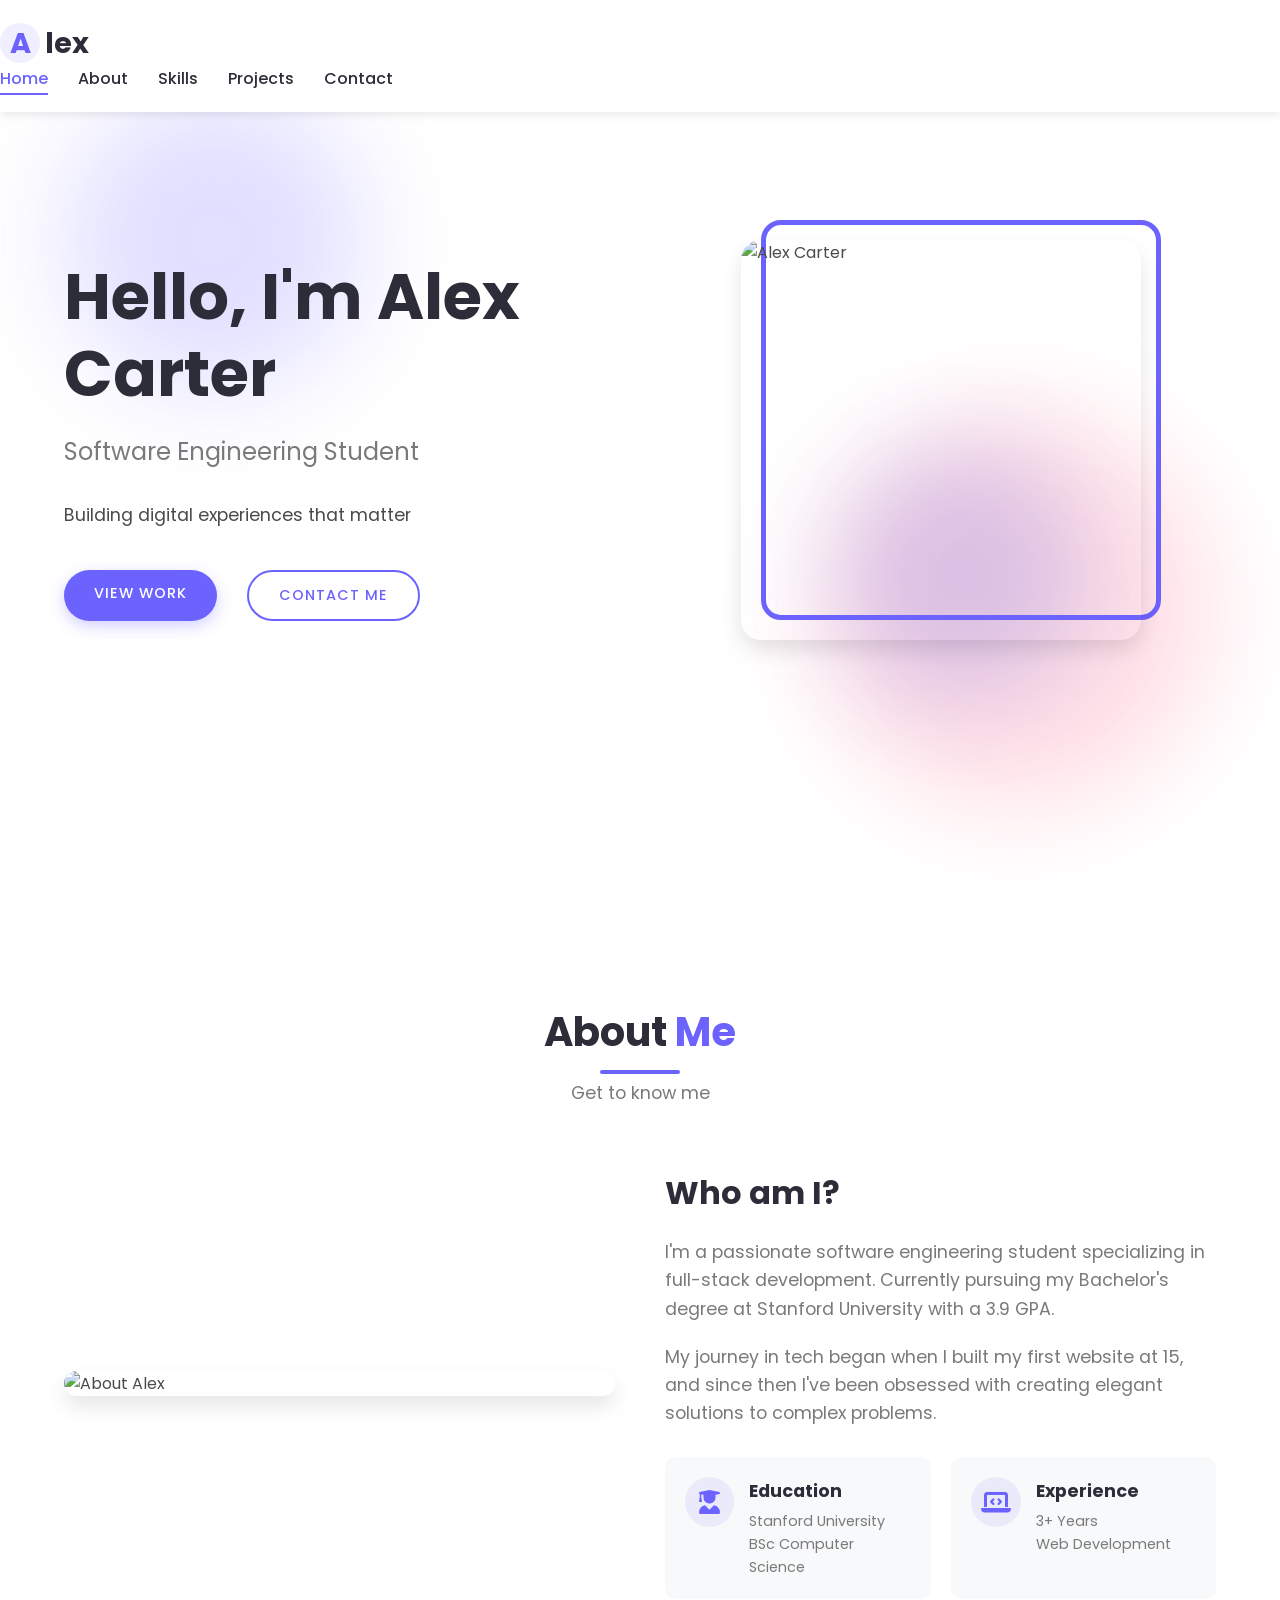
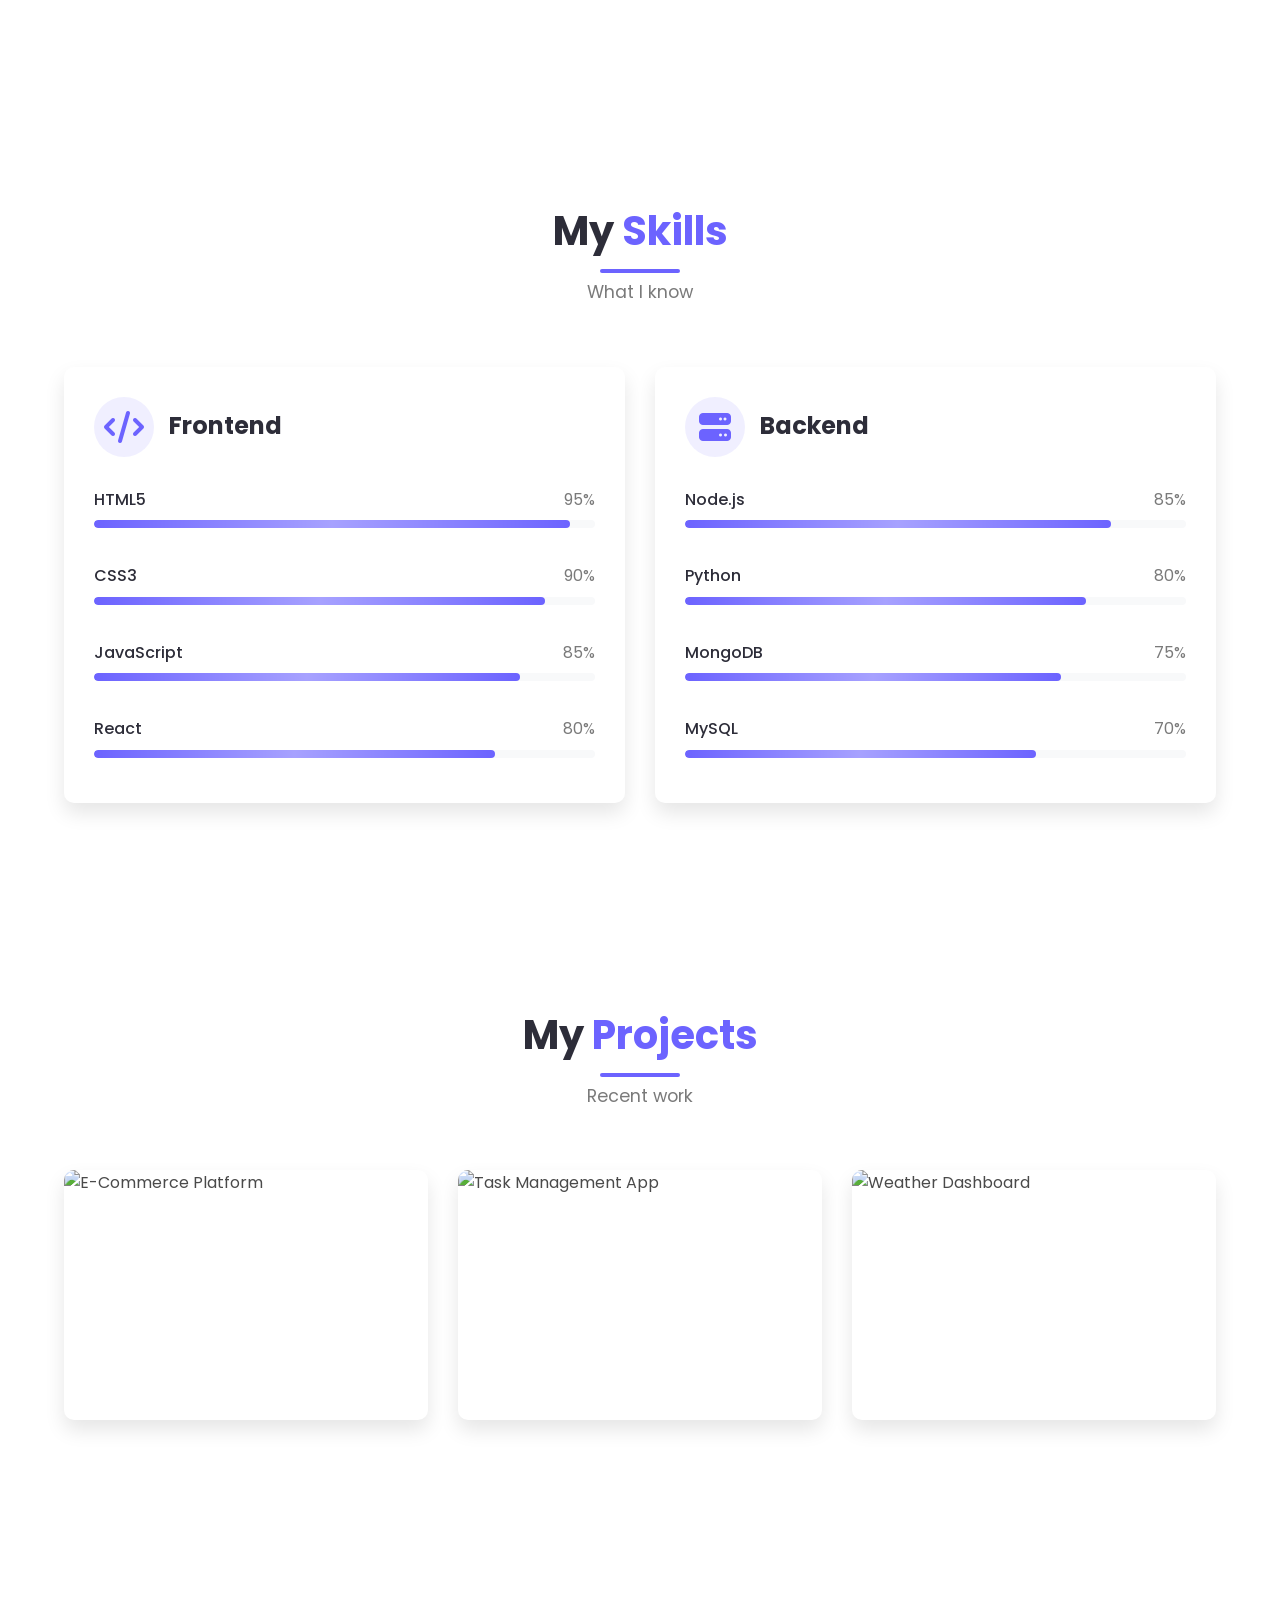
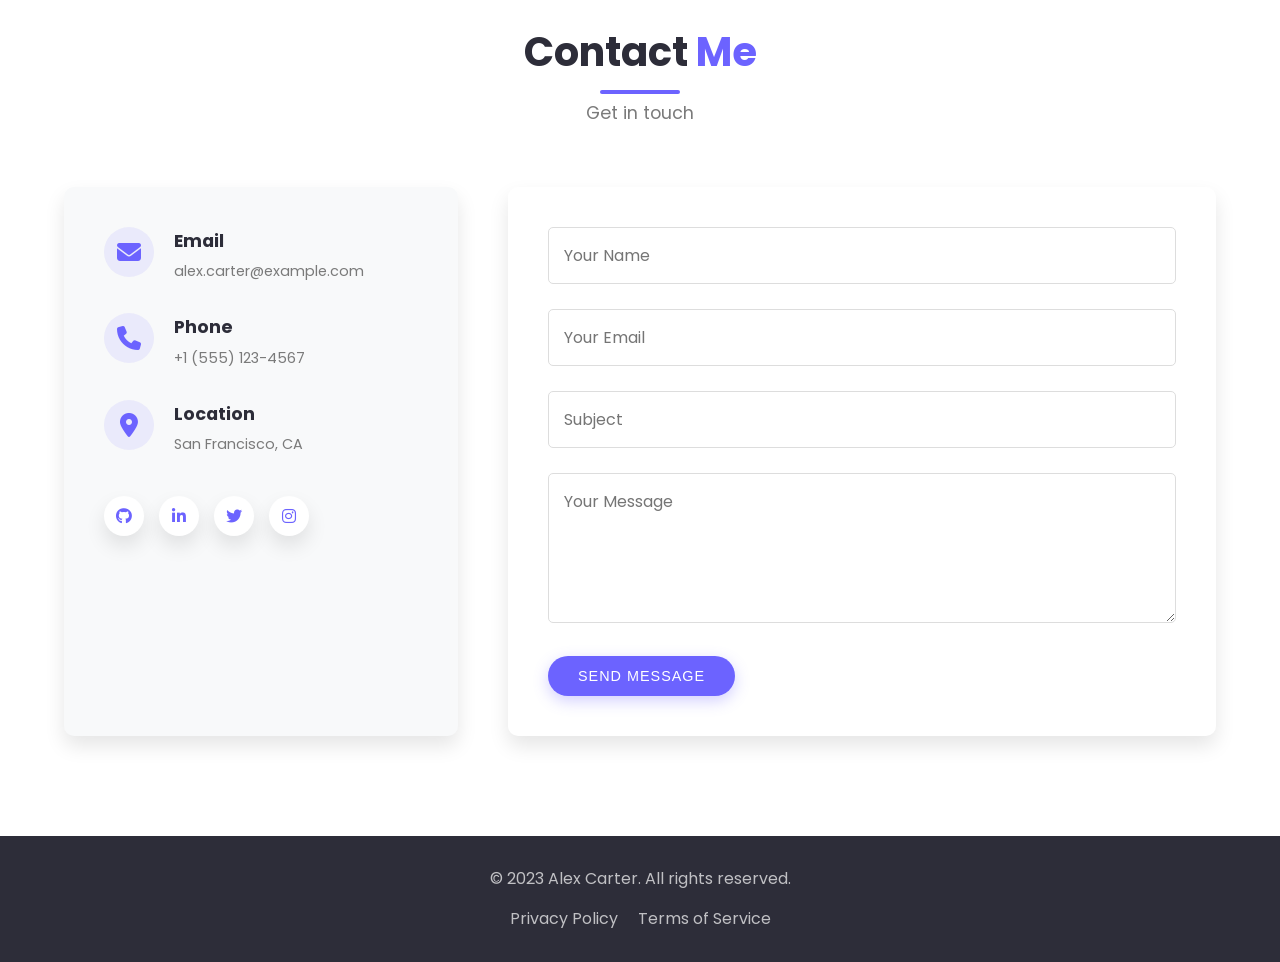
==== index.html @ 7c851e69 "Update index.html" ====
<!DOCTYPE html>
<html lang="en">
<head>
    <meta charset="UTF-8">
    <meta name="viewport" content="width=device-width, initial-scale=1.0">
    <title>Alex Carter | Software Engineer</title>
    <link rel="stylesheet" href="https://cdnjs.cloudflare.com/ajax/libs/font-awesome/6.4.0/css/all.min.css">
    <link href="https://fonts.googleapis.com/css2?family=Poppins:wght@300;400;500;600;700&display=swap" rel="stylesheet">
    <link rel="stylesheet" href="style.css">
</head>
<body>
    <!-- Animated Background Elements -->
    <div class="bg-elements">
        <div class="circle circle-1"></div>
        <div class="circle circle-2"></div>
        <div class="circle circle-3"></div>
    </div>

    <!-- Navigation Bar -->
    <header>
        <nav class="navbar">
            <div class="nav-container">
                <div class="logo">
                    <span>A</span>lex
                </div>
                <ul class="nav-links">
                    <li><a href="#home" class="nav-link active">Home</a></li>
                    <li><a href="#about" class="nav-link">About</a></li>
                    <li><a href="#skills" class="nav-link">Skills</a></li>
                    <li><a href="#projects" class="nav-link">Projects</a></li>
                    <li><a href="#contact" class="nav-link">Contact</a></li>
                </ul>
                <div class="hamburger">
                    <div class="line"></div>
                    <div class="line"></div>
                    <div class="line"></div>
                </div>
            </div>
        </nav>
    </header>

    <main>
        <!-- Hero Section -->
        <section id="home" class="hero section">
            <div class="container">
                <div class="hero-content">
                    <h1 class="hero-title">
                        <span class="title-word title-word-1">Hello,</span>
                        <span class="title-word title-word-2">I'm</span>
                        <span class="title-word title-word-3">Alex</span>
                        <span class="title-word title-word-4">Carter</span>
                    </h1>
                    <h2 class="hero-subtitle">Software Engineering Student</h2>
                    <p class="hero-text">Building digital experiences that matter</p>
                    <div class="hero-buttons">
                        <a href="#projects" class="btn btn-primary">View Work</a>
                        <a href="#contact" class="btn btn-secondary">Contact Me</a>
                    </div>
                </div>
                <div class="hero-image">
                    <div class="image-wrapper">
                        <img src="https://images.unsplash.com/photo-1507003211169-0a1dd7228f2d?ixlib=rb-4.0.3&ixid=M3wxMjA3fDB8MHxwaG90by1wYWdlfHx8fGVufDB8fHx8fA%3D%3D&auto=format&fit=crop&w=774&q=80" alt="Alex Carter" class="profile-img">
                        <div class="image-border"></div>
                    </div>
                </div>
            </div>
        </section>

        <!-- About Section -->
        <section id="about" class="about section">
            <div class="container">
                <div class="section-header">
                    <h2 class="section-title">About <span>Me</span></h2>
                    <div class="section-subtitle">Get to know me</div>
                </div>
                <div class="about-content">
                    <div class="about-image">
                        <div class="image-container">
                            <img src="https://images.unsplash.com/photo-1522075469751-3a6694fb2f61?ixlib=rb-4.0.3&ixid=M3wxMjA3fDB8MHxwaG90by1wYWdlfHx8fGVufDB8fHx8fA%3D%3D&auto=format&fit=crop&w=880&q=80" alt="About Alex">
                        </div>
                    </div>
                    <div class="about-text">
                        <h3 class="about-title">Who am I?</h3>
                        <p>I'm a passionate software engineering student specializing in full-stack development. Currently pursuing my Bachelor's degree at Stanford University with a 3.9 GPA.</p>
                        <p>My journey in tech began when I built my first website at 15, and since then I've been obsessed with creating elegant solutions to complex problems.</p>
                        <div class="about-details">
                            <div class="detail-item">
                                <i class="fas fa-user-graduate"></i>
                                <div>
                                    <h4>Education</h4>
                                    <p>Stanford University</p>
                                    <p>BSc Computer Science</p>
                                </div>
                            </div>
                            <div class="detail-item">
                                <i class="fas fa-laptop-code"></i>
                                <div>
                                    <h4>Experience</h4>
                                    <p>3+ Years</p>
                                    <p>Web Development</p>
                                </div>
                            </div>
                        </div>
                    </div>
                </div>
            </div>
        </section>

        <!-- Skills Section -->
        <section id="skills" class="skills section">
            <div class="container">
                <div class="section-header">
                    <h2 class="section-title">My <span>Skills</span></h2>
                    <div class="section-subtitle">What I know</div>
                </div>
                <div class="skills-container">
                    <div class="skill-category">
                        <div class="category-header">
                            <i class="fas fa-code"></i>
                            <h3>Frontend</h3>
                        </div>
                        <div class="skills-list">
                            <div class="skill-item">
                                <div class="skill-info">
                                    <span>HTML5</span>
                                    <span>95%</span>
                                </div>
                                <div class="skill-bar">
                                    <div class="skill-progress html"></div>
                                </div>
                            </div>
                            <div class="skill-item">
                                <div class="skill-info">
                                    <span>CSS3</span>
                                    <span>90%</span>
                                </div>
                                <div class="skill-bar">
                                    <div class="skill-progress css"></div>
                                </div>
                            </div>
                            <div class="skill-item">
                                <div class="skill-info">
                                    <span>JavaScript</span>
                                    <span>85%</span>
                                </div>
                                <div class="skill-bar">
                                    <div class="skill-progress js"></div>
                                </div>
                            </div>
                            <div class="skill-item">
                                <div class="skill-info">
                                    <span>React</span>
                                    <span>80%</span>
                                </div>
                                <div class="skill-bar">
                                    <div class="skill-progress react"></div>
                                </div>
                            </div>
                        </div>
                    </div>
                    
                    <div class="skill-category">
                        <div class="category-header">
                            <i class="fas fa-server"></i>
                            <h3>Backend</h3>
                        </div>
                        <div class="skills-list">
                            <div class="skill-item">
                                <div class="skill-info">
                                    <span>Node.js</span>
                                    <span>85%</span>
                                </div>
                                <div class="skill-bar">
                                    <div class="skill-progress node"></div>
                                </div>
                            </div>
                            <div class="skill-item">
                                <div class="skill-info">
                                    <span>Python</span>
                                    <span>80%</span>
                                </div>
                                <div class="skill-bar">
                                    <div class="skill-progress python"></div>
                                </div>
                            </div>
                            <div class="skill-item">
                                <div class="skill-info">
                                    <span>MongoDB</span>
                                    <span>75%</span>
                                </div>
                                <div class="skill-bar">
                                    <div class="skill-progress mongo"></div>
                                </div>
                            </div>
                            <div class="skill-item">
                                <div class="skill-info">
                                    <span>MySQL</span>
                                    <span>70%</span>
                                </div>
                                <div class="skill-bar">
                                    <div class="skill-progress mysql"></div>
                                </div>
                            </div>
                        </div>
                    </div>
                </div>
            </div>
        </section>

        <!-- Projects Section -->
        <section id="projects" class="projects section">
            <div class="container">
                <div class="section-header">
                    <h2 class="section-title">My <span>Projects</span></h2>
                    <div class="section-subtitle">Recent work</div>
                </div>
                <div class="projects-grid">
                    <div class="project-card">
                        <div class="project-image">
                            <img src="https://images.unsplash.com/photo-1551288049-bebda4e38f71?ixlib=rb-4.0.3&ixid=M3wxMjA3fDB8MHxwaG90by1wYWdlfHx8fGVufDB8fHx8fA%3D%3D&auto=format&fit=crop&w=870&q=80" alt="E-Commerce Platform">
                            <div class="project-overlay">
                                <h3>E-Commerce Platform</h3>
                                <p>Full-stack e-commerce solution with React & Node.js</p>
                                <div class="project-links">
                                    <a href="#"><i class="fas fa-link"></i></a>
                                    <a href="#"><i class="fab fa-github"></i></a>
                                </div>
                            </div>
                        </div>
                    </div>
                    <div class="project-card">
                        <div class="project-image">
                            <img src="https://images.unsplash.com/photo-1467232004584-a241de8bcf5d?ixlib=rb-4.0.3&ixid=M3wxMjA3fDB8MHxwaG90by1wYWdlfHx8fGVufDB8fHx8fA%3D%3D&auto=format&fit=crop&w=869&q=80" alt="Task Management App">
                            <div class="project-overlay">
                                <h3>Task Management App</h3>
                                <p>Productivity application with real-time updates</p>
                                <div class="project-links">
                                    <a href="#"><i class="fas fa-link"></i></a>
                                    <a href="#"><i class="fab fa-github"></i></a>
                                </div>
                            </div>
                        </div>
                    </div>
                    <div class="project-card">
                        <div class="project-image">
                            <img src="https://images.unsplash.com/photo-1534972195531-d756b9bfa9f2?ixlib=rb-4.0.3&ixid=M3wxMjA3fDB8MHxwaG90by1wYWdlfHx8fGVufDB8fHx8fA%3D%3D&auto=format&fit=crop&w=870&q=80" alt="Weather Dashboard">
                            <div class="project-overlay">
                                <h3>Weather Dashboard</h3>
                                <p>Real-time weather data visualization</p>
                                <div class="project-links">
                                    <a href="#"><i class="fas fa-link"></i></a>
                                    <a href="#"><i class="fab fa-github"></i></a>
                                </div>
                            </div>
                        </div>
                    </div>
                </div>
            </div>
        </section>

        <!-- Contact Section -->
        <section id="contact" class="contact section">
            <div class="container">
                <div class="section-header">
                    <h2 class="section-title">Contact <span>Me</span></h2>
                    <div class="section-subtitle">Get in touch</div>
                </div>
                <div class="contact-container">
                    <div class="contact-info">
                        <div class="info-item">
                            <i class="fas fa-envelope"></i>
                            <div>
                                <h4>Email</h4>
                                <p>alex.carter@example.com</p>
                            </div>
                        </div>
                        <div class="info-item">
                            <i class="fas fa-phone"></i>
                            <div>
                                <h4>Phone</h4>
                                <p>+1 (555) 123-4567</p>
                            </div>
                        </div>
                        <div class="info-item">
                            <i class="fas fa-map-marker-alt"></i>
                            <div>
                                <h4>Location</h4>
                                <p>San Francisco, CA</p>
                            </div>
                        </div>
                        <div class="social-links">
                            <a href="#"><i class="fab fa-github"></i></a>
                            <a href="#"><i class="fab fa-linkedin-in"></i></a>
                            <a href="#"><i class="fab fa-twitter"></i></a>
                            <a href="#"><i class="fab fa-instagram"></i></a>
                        </div>
                    </div>
                    <form class="contact-form">
                        <div class="form-group">
                            <input type="text" placeholder="Your Name" required>
                        </div>
                        <div class="form-group">
                            <input type="email" placeholder="Your Email" required>
                        </div>
                        <div class="form-group">
                            <input type="text" placeholder="Subject">
                        </div>
                        <div class="form-group">
                            <textarea placeholder="Your Message" required></textarea>
                        </div>
                        <button type="submit" class="btn btn-primary">Send Message</button>
                    </form>
                </div>
            </div>
        </section>
    </main>

    <footer class="footer">
        <div class="container">
            <div class="footer-content">
                <p>&copy; 2023 Alex Carter. All rights reserved.</p>
                <div class="footer-links">
                    <a href="#">Privacy Policy</a>
                    <a href="#">Terms of Service</a>
                </div>
            </div>
        </div>
    </footer>

    <script src="script.js"></script>
</body>
</html>
---- style.css ----
/* ===== Global Styles ===== */
:root {
    --primary-color: #6c63ff;
    --secondary-color: #4d44db;
    --accent-color: #ff6584;
    --dark-color: #2d2d39;
    --light-color: #f8f9fa;
    --text-color: #4a4a4a;
    --text-light: #7a7a7a;
    --white: #ffffff;
    --black: #000000;
    --transition: all 0.3s cubic-bezier(0.25, 0.8, 0.25, 1);
    --box-shadow: 0 10px 20px rgba(0, 0, 0, 0.1);
    --box-shadow-hover: 0 15px 30px rgba(0, 0, 0, 0.15);
}

* {
    margin: 0;
    padding: 0;
    box-sizing: border-box;
}

html {
    scroll-behavior: smooth;
}

body {
    font-family: 'Poppins', sans-serif;
    line-height: 1.6;
    color: var(--text-color);
    background-color: var(--white);
    overflow-x: hidden;
}

a {
    text-decoration: none;
    color: inherit;
    transition: var(--transition);
}

ul {
    list-style: none;
}

img {
    max-width: 100%;
    height: auto;
    display: block;
}

.container {
    width: 90%;
    max-width: 1200px;
    margin: 0 auto;
}

.section {
    padding: 100px 0;
    position: relative;
}

.section-header {
    text-align: center;
    margin-bottom: 60px;
}

.section-title {
    font-size: 2.5rem;
    font-weight: 700;
    color: var(--dark-color);
    margin-bottom: 15px;
    position: relative;
    display: inline-block;
}

.section-title span {
    color: var(--primary-color);
}

.section-title::after {
    content: '';
    position: absolute;
    bottom: -10px;
    left: 50%;
    transform: translateX(-50%);
    width: 80px;
    height: 4px;
    background: var(--primary-color);
    border-radius: 2px;
}

.section-subtitle {
    font-size: 1.1rem;
    color: var(--text-light);
    font-weight: 400;
}

.btn {
    display: inline-block;
    padding: 12px 30px;
    border-radius: 50px;
    font-weight: 500;
    text-transform: uppercase;
    letter-spacing: 1px;
    font-size: 0.9rem;
    transition: var(--transition);
    cursor: pointer;
    border: none;
    outline: none;
}

.btn-primary {
    background: var(--primary-color);
    color: var(--white);
    box-shadow: 0 5px 15px rgba(108, 99, 255, 0.3);
}

.btn-primary:hover {
    background: var(--secondary-color);
    transform: translateY(-3px);
    box-shadow: 0 8px 25px rgba(108, 99, 255, 0.4);
}

.btn-secondary {
    background: transparent;
    color: var(--primary-color);
    border: 2px solid var(--primary-color);
    margin-left: 15px;
}

.btn-secondary:hover {
    background: var(--primary-color);
    color: var(--white);
    transform: translateY(-3px);
    box-shadow: 0 8px 25px rgba(108, 99, 255, 0.4);
}

/* ===== Background Elements ===== */
.bg-elements {
    position: fixed;
    top: 0;
    left: 0;
    width: 100%;
    height: 100%;
    z-index: -1;
    overflow: hidden;
}

.circle {
    position: absolute;
    border-radius: 50%;
    filter: blur(50px);
    opacity: 0.2;
    animation: float 15s infinite ease-in-out;
}

.circle-1 {
    width: 300px;
    height: 300px;
    background: var(--primary-color);
    top: 10%;
    left: 5%;
    animation-delay: 0s;
}

.circle-2 {
    width: 400px;
    height: 400px;
    background: var(--accent-color);
    bottom: 10%;
    right: 5%;
    animation-delay: 3s;
}

.circle-3 {
    width: 250px;
    height: 250px;
    background: var(--secondary-color);
    top: 50%;
    right: 15%;
    animation-delay: 6s;
}

@keyframes float {
    0%, 100% {
        transform: translateY(0) rotate(0deg);
    }
    50% {
        transform: translateY(-50px) rotate(5deg);
    }
}

/* ===== Navigation Bar ===== */
.navbar {
    display: flex;
    justify-content: space-between;
    align-items: center;
    padding: 20px 0;
    position: fixed;
    top: 0;
    left: 0;
    width: 100%;
    z-index: 1000;
    transition: var(--transition);
    background: rgba(255, 255, 255, 0.95);
    box-shadow: 0 2px 10px rgba(0, 0, 0, 0.1);
}

.navbar.scrolled {
    padding: 15px 0;
    background: rgba(255, 255, 255, 0.98);
    box-shadow: 0 5px 20px rgba(0, 0, 0, 0.1);
}

.logo {
    font-size: 1.8rem;
    font-weight: 700;
    color: var(--dark-color);
    display: flex;
    align-items: center;
}

.logo span {
    color: var(--primary-color);
    display: inline-flex;
    align-items: center;
    justify-content: center;
    width: 40px;
    height: 40px;
    background: rgba(108, 99, 255, 0.1);
    border-radius: 50%;
    margin-right: 5px;
}

.nav-links {
    display: flex;
    gap: 30px;
}

.nav-link {
    font-weight: 500;
    color: var(--dark-color);
    position: relative;
    padding: 5px 0;
}

.nav-link::after {
    content: '';
    position: absolute;
    bottom: 0;
    left: 0;
    width: 0;
    height: 2px;
    background: var(--primary-color);
    transition: var(--transition);
}

.nav-link:hover::after,
.nav-link.active::after {
    width: 100%;
}

.nav-link.active {
    color: var(--primary-color);
}

.hamburger {
    display: none;
    cursor: pointer;
    flex-direction: column;
    justify-content: space-between;
    width: 30px;
    height: 20px;
}

.hamburger .line {
    width: 100%;
    height: 3px;
    background: var(--dark-color);
    transition: var(--transition);
}

/* ===== Hero Section ===== */
.hero {
    min-height: 100vh;
    display: flex;
    align-items: center;
    padding-top: 80px;
    position: relative;
    overflow: hidden;
}

.hero .container {
    display: flex;
    align-items: center;
}

.hero-content {
    flex: 1;
    padding-right: 50px;
    animation: fadeInLeft 1s ease-out;
}

.hero-title {
    font-size: 4rem;
    font-weight: 700;
    line-height: 1.2;
    margin-bottom: 20px;
    color: var(--dark-color);
    overflow: hidden;
}

.title-word {
    display: inline-block;
    opacity: 0;
    transform: translateY(100%);
    animation: slideUp 0.8s forwards;
}

.title-word-1 { animation-delay: 0.1s; }
.title-word-2 { animation-delay: 0.3s; }
.title-word-3 { animation-delay: 0.5s; }
.title-word-4 { animation-delay: 0.7s; }

.hero-subtitle {
    font-size: 1.5rem;
    font-weight: 400;
    color: var(--text-light);
    margin-bottom: 30px;
    opacity: 0;
    transform: translateX(-50px);
    animation: fadeInRight 1s 0.8s forwards;
}

.hero-text {
    font-size: 1.1rem;
    margin-bottom: 40px;
    max-width: 600px;
    opacity: 0;
    transform: translateX(-50px);
    animation: fadeInRight 1s 1s forwards;
}

.hero-buttons {
    display: flex;
    gap: 15px;
    opacity: 0;
    transform: translateY(50px);
    animation: fadeInUp 1s 1.2s forwards;
}

.hero-image {
    flex: 1;
    display: flex;
    justify-content: center;
    align-items: center;
    position: relative;
    animation: fadeInRight 1s ease-out;
}

.image-wrapper {
    position: relative;
    width: 400px;
    height: 400px;
}

.profile-img {
    width: 100%;
    height: 100%;
    object-fit: cover;
    border-radius: 20px;
    position: relative;
    z-index: 2;
    box-shadow: var(--box-shadow);
}

.image-border {
    position: absolute;
    top: -20px;
    right: -20px;
    width: 100%;
    height: 100%;
    border: 5px solid var(--primary-color);
    border-radius: 20px;
    z-index: 1;
    animation: pulse 4s infinite;
}

@keyframes pulse {
    0%, 100% {
        transform: scale(1);
        opacity: 1;
    }
    50% {
        transform: scale(1.05);
        opacity: 0.7;
    }
}

/* ===== About Section ===== */
.about-content {
    display: flex;
    gap: 50px;
    align-items: center;
}

.about-image {
    flex: 1;
}

.image-container {
    position: relative;
    border-radius: 20px;
    overflow: hidden;
    box-shadow: var(--box-shadow);
    transition: var(--transition);
}

.image-container:hover {
    transform: translateY(-10px);
    box-shadow: var(--box-shadow-hover);
}

.about-text {
    flex: 1;
}

.about-title {
    font-size: 2rem;
    margin-bottom: 20px;
    color: var(--dark-color);
}

.about-text p {
    margin-bottom: 20px;
    color: var(--text-light);
    font-size: 1.1rem;
}

.about-details {
    display: grid;
    grid-template-columns: repeat(auto-fit, minmax(200px, 1fr));
    gap: 20px;
    margin-top: 30px;
}

.detail-item {
    display: flex;
    align-items: flex-start;
    gap: 15px;
    background: var(--light-color);
    padding: 20px;
    border-radius: 10px;
    transition: var(--transition);
}

.detail-item:hover {
    transform: translateY(-5px);
    box-shadow: var(--box-shadow);
}

.detail-item i {
    font-size: 1.5rem;
    color: var(--primary-color);
    background: rgba(108, 99, 255, 0.1);
    width: 50px;
    height: 50px;
    border-radius: 50%;
    display: flex;
    align-items: center;
    justify-content: center;
}

.detail-item h4 {
    font-size: 1.1rem;
    margin-bottom: 5px;
    color: var(--dark-color);
}

.detail-item p {
    font-size: 0.9rem;
    color: var(--text-light);
    margin: 0;
}

/* ===== Skills Section ===== */
.skills-container {
    display: grid;
    grid-template-columns: repeat(auto-fit, minmax(350px, 1fr));
    gap: 30px;
}

.skill-category {
    background: var(--white);
    border-radius: 10px;
    padding: 30px;
    box-shadow: var(--box-shadow);
    transition: var(--transition);
}

.skill-category:hover {
    transform: translateY(-10px);
    box-shadow: var(--box-shadow-hover);
}

.category-header {
    display: flex;
    align-items: center;
    gap: 15px;
    margin-bottom: 30px;
}

.category-header i {
    font-size: 2rem;
    color: var(--primary-color);
    background: rgba(108, 99, 255, 0.1);
    width: 60px;
    height: 60px;
    border-radius: 50%;
    display: flex;
    align-items: center;
    justify-content: center;
}

.category-header h3 {
    font-size: 1.5rem;
    color: var(--dark-color);
}

.skills-list {
    display: grid;
    gap: 20px;
}

.skill-item {
    margin-bottom: 15px;
}

.skill-info {
    display: flex;
    justify-content: space-between;
    margin-bottom: 8px;
}

.skill-info span:first-child {
    font-weight: 500;
    color: var(--dark-color);
}

.skill-info span:last-child {
    color: var(--text-light);
}

.skill-bar {
    width: 100%;
    height: 8px;
    background: var(--light-color);
    border-radius: 10px;
    overflow: hidden;
}

.skill-progress {
    height: 100%;
    border-radius: 10px;
    background: var(--primary-color);
    position: relative;
    animation: progressBar 2s ease-in-out forwards;
}

.skill-progress::after {
    content: '';
    position: absolute;
    top: 0;
    left: 0;
    width: 100%;
    height: 100%;
    background: linear-gradient(90deg, transparent, rgba(255, 255, 255, 0.4), transparent);
    animation: shine 3s infinite;
}

.html { width: 95%; }
.css { width: 90%; }
.js { width: 85%; }
.react { width: 80%; }
.node { width: 85%; }
.python { width: 80%; }
.mongo { width: 75%; }
.mysql { width: 70%; }

@keyframes progressBar {
    from { width: 0; }
}

@keyframes shine {
    0% { transform: translateX(-100%); }
    100% { transform: translateX(100%); }
}

/* ===== Projects Section ===== */
.projects-grid {
    display: grid;
    grid-template-columns: repeat(auto-fill, minmax(350px, 1fr));
    gap: 30px;
}

.project-card {
    border-radius: 10px;
    overflow: hidden;
    box-shadow: var(--box-shadow);
    transition: var(--transition);
    position: relative;
}

.project-card:hover {
    transform: translateY(-10px);
    box-shadow: var(--box-shadow-hover);
}

.project-image {
    position: relative;
    height: 250px;
    overflow: hidden;
}

.project-image img {
    width: 100%;
    height: 100%;
    object-fit: cover;
    transition: var(--transition);
}

.project-card:hover .project-image img {
    transform: scale(1.1);
}

.project-overlay {
    position: absolute;
    top: 0;
    left: 0;
    width: 100%;
    height: 100%;
    background: rgba(108, 99, 255, 0.9);
    display: flex;
    flex-direction: column;
    justify-content: center;
    align-items: center;
    padding: 20px;
    text-align: center;
    opacity: 0;
    transition: var(--transition);
}

.project-card:hover .project-overlay {
    opacity: 1;
}

.project-overlay h3 {
    color: var(--white);
    font-size: 1.5rem;
    margin-bottom: 10px;
}

.project-overlay p {
    color: rgba(255, 255, 255, 0.8);
    margin-bottom: 20px;
}

.project-links {
    display: flex;
    gap: 15px;
}

.project-links a {
    width: 40px;
    height: 40px;
    background: var(--white);
    color: var(--primary-color);
    border-radius: 50%;
    display: flex;
    align-items: center;
    justify-content: center;
    transition: var(--transition);
}

.project-links a:hover {
    background: var(--accent-color);
    color: var(--white);
    transform: translateY(-5px);
}

/* ===== Contact Section ===== */
.contact-container {
    display: flex;
    gap: 50px;
}

.contact-info {
    flex: 1;
    background: var(--light-color);
    padding: 40px;
    border-radius: 10px;
    box-shadow: var(--box-shadow);
}

.info-item {
    display: flex;
    align-items: flex-start;
    gap: 20px;
    margin-bottom: 30px;
}

.info-item i {
    font-size: 1.5rem;
    color: var(--primary-color);
    background: rgba(108, 99, 255, 0.1);
    width: 50px;
    height: 50px;
    border-radius: 50%;
    display: flex;
    align-items: center;
    justify-content: center;
}

.info-item h4 {
    font-size: 1.1rem;
    margin-bottom: 5px;
    color: var(--dark-color);
}

.info-item p {
    font-size: 0.9rem;
    color: var(--text-light);
    margin: 0;
}

.social-links {
    display: flex;
    gap: 15px;
    margin-top: 40px;
}

.social-links a {
    width: 40px;
    height: 40px;
    background: var(--white);
    color: var(--primary-color);
    border-radius: 50%;
    display: flex;
    align-items: center;
    justify-content: center;
    box-shadow: var(--box-shadow);
    transition: var(--transition);
}

.social-links a:hover {
    background: var(--primary-color);
    color: var(--white);
    transform: translateY(-5px);
}

.contact-form {
    flex: 2;
    background: var(--white);
    padding: 40px;
    border-radius: 10px;
    box-shadow: var(--box-shadow);
}

.form-group {
    margin-bottom: 25px;
}

.form-group input,
.form-group textarea {
    width: 100%;
    padding: 15px;
    border: 1px solid #ddd;
    border-radius: 5px;
    font-family: inherit;
    font-size: 1rem;
    transition: var(--transition);
}

.form-group input:focus,
.form-group textarea:focus {
    outline: none;
    border-color: var(--primary-color);
    box-shadow: 0 0 0 3px rgba(108, 99, 255, 0.2);
}

.form-group textarea {
    resize: vertical;
    min-height: 150px;
}

/* ===== Footer ===== */
.footer {
    background: var(--dark-color);
    color: var(--white);
    padding: 30px 0;
    text-align: center;
}

.footer-content {
    display: flex;
    flex-direction: column;
    gap: 15px;
}

.footer p {
    margin: 0;
    color: rgba(255, 255, 255, 0.7);
}

.footer-links {
    display: flex;
    justify-content: center;
    gap: 20px;
}

.footer-links a {
    color: rgba(255, 255, 255, 0.7);
    transition: var(--transition);
}

.footer-links a:hover {
    color: var(--primary-color);
}

/* ===== Animations ===== */
@keyframes fadeInLeft {
    from {
        opacity: 0;
        transform: translateX(-50px);
    }
    to {
        opacity: 1;
        transform: translateX(0);
    }
}

@keyframes fadeInRight {
    from {
        opacity: 0;
        transform: translateX(50px);
    }
    to {
        opacity: 1;
        transform: translateX(0);
    }
}

@keyframes fadeInUp {
    from {
        opacity: 0;
        transform: translateY(50px);
    }
    to {
        opacity: 1;
        transform: translateY(0);
    }
}

@keyframes slideUp {
    from {
        opacity: 0;
        transform: translateY(100%);
    }
    to {
        opacity: 1;
        transform: translateY(0);
    }
}

/* ===== Responsive Design ===== */
@media (max-width: 992px) {
    .hero .container {
        flex-direction: column;
        text-align: center;
        padding-top: 120px;
        padding-bottom: 80px;
    }

    .hero-content {
        padding-right: 0;
        margin-bottom: 50px;
    }

    .hero-buttons {
        justify-content: center;
    }

    .hero-image {
        margin-top: 30px;
    }

    .about-content {
        flex-direction: column;
    }

    .contact-container {
        flex-direction: column;
    }
}

@media (max-width: 768px) {
    .navbar {
        padding: 15px 0;
    }

    .nav-links {
        position: fixed;
        top: 80px;
        left: -100%;
        width: 100%;
        height: calc(100vh - 80px);
        background: var(--white);
        flex-direction: column;
        align-items: center;
        justify-content: center;
        gap: 40px;
        transition: var(--transition);
    }

    .nav-links.active {
        left: 0;
    }

    .hamburger {
        display: flex;
    }

    .hamburger.active .line:nth-child(1) {
        transform: translateY(8.5px) rotate(45deg);
    }

    .hamburger.active .line:nth-child(2) {
        opacity: 0;
    }

    .hamburger.active .line:nth-child(3) {
        transform: translateY(-8.5px) rotate(-45deg);
    }

    .hero-title {
        font-size: 3rem;
    }

    .hero-subtitle {
        font-size: 1.3rem;
    }

    .image-wrapper {
        width: 300px;
        height: 300px;
    }

    .section-title {
        font-size: 2rem;
    }
}

@media (max-width: 576px) {
    .hero-title {
        font-size: 2.5rem;
    }

    .hero-buttons {
        flex-direction: column;
        gap: 15px;
    }

    .btn-secondary {
        margin-left: 0;
    }

    .skills-container {
        grid-template-columns: 1fr;
    }

    .projects-grid {
        grid-template-columns: 1fr;
    }
}
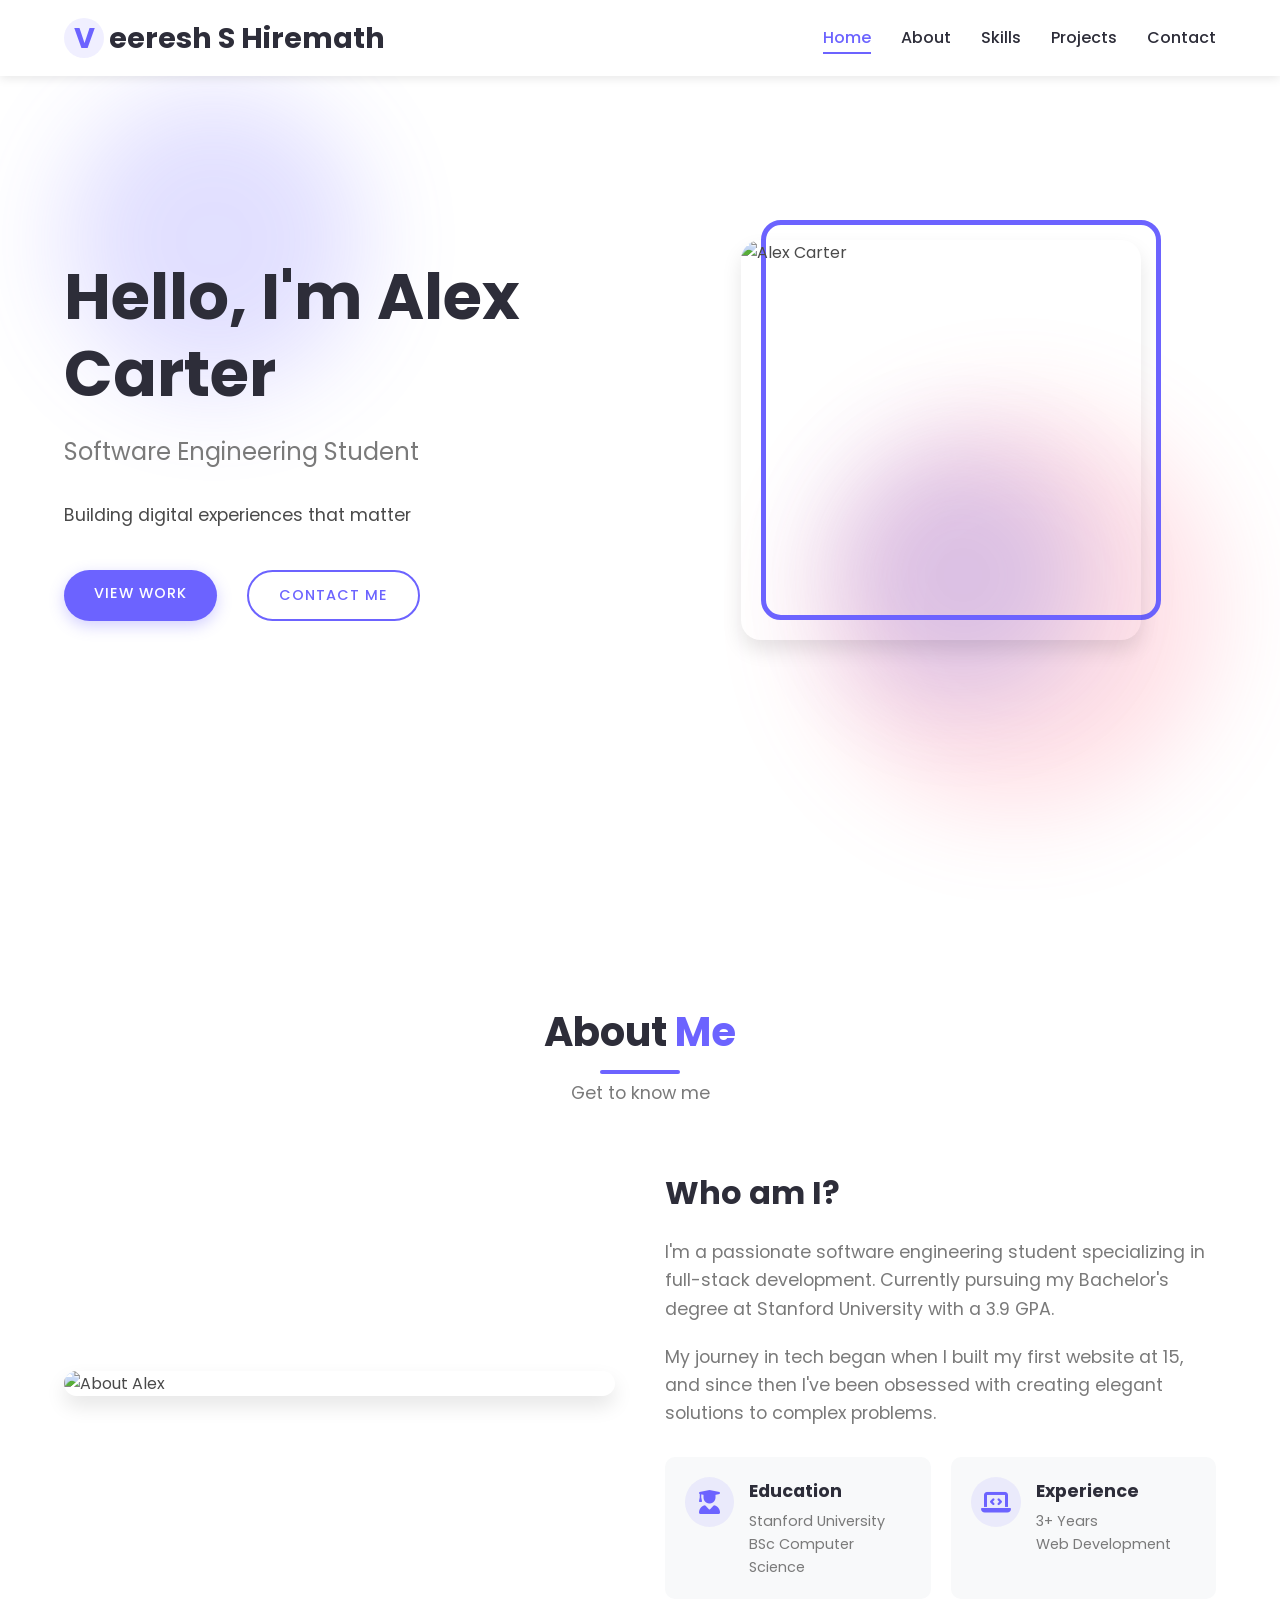
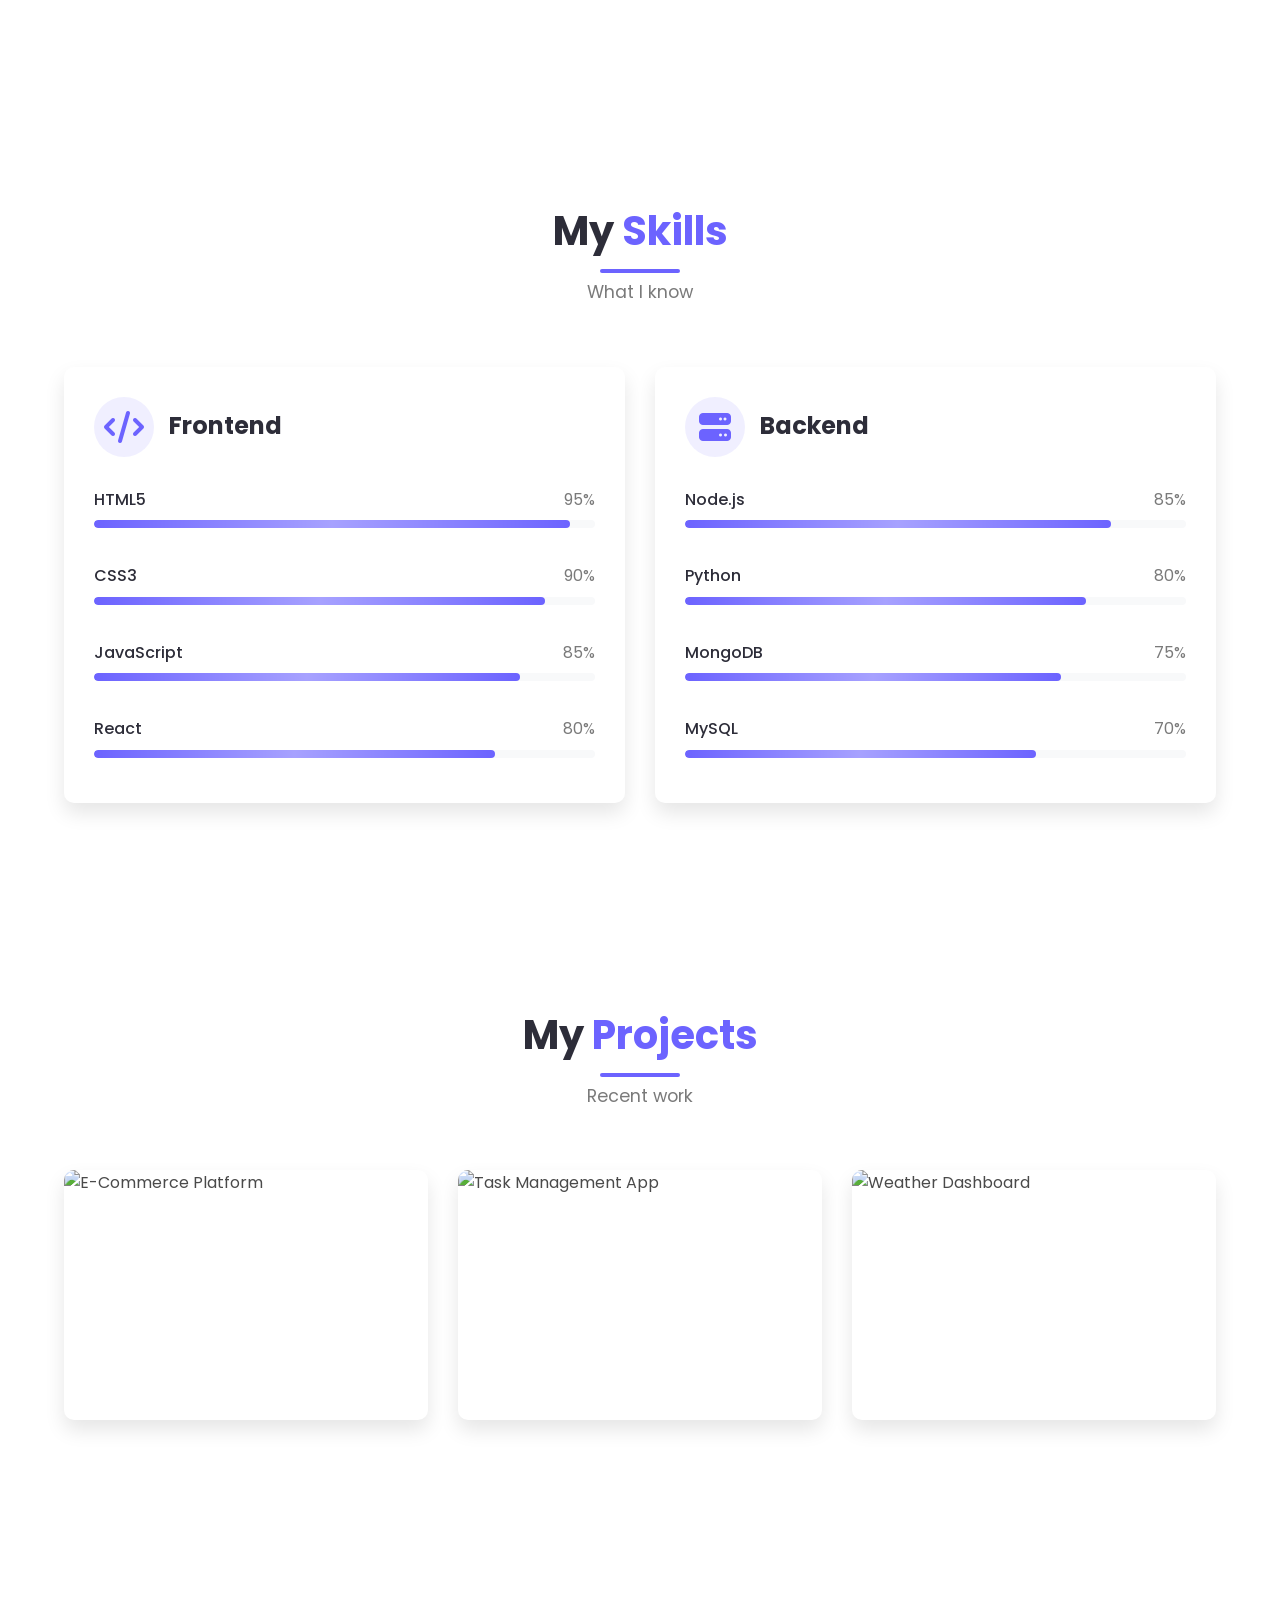
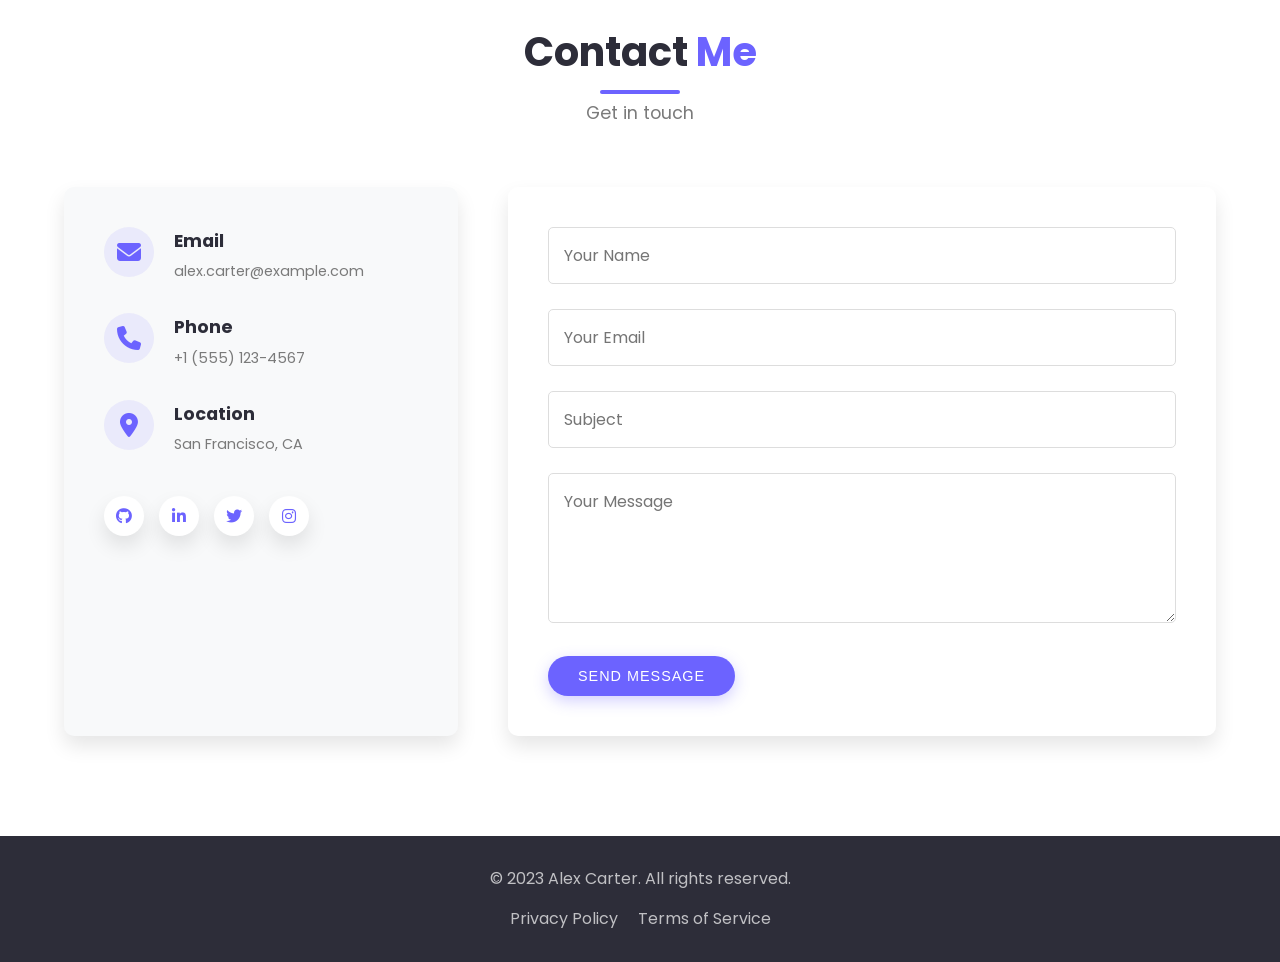
==== commit dc06c100: "Update index.html" ====
--- a/index.html
+++ b/index.html
@@ -3,7 +3,7 @@
 <head>
     <meta charset="UTF-8">
     <meta name="viewport" content="width=device-width, initial-scale=1.0">
-    <title>Alex Carter | Software Engineer</title>
+    <title>Veeresh S Hiremath | Computer Science Engineer</title>
     <link rel="stylesheet" href="https://cdnjs.cloudflare.com/ajax/libs/font-awesome/6.4.0/css/all.min.css">
     <link href="https://fonts.googleapis.com/css2?family=Poppins:wght@300;400;500;600;700&display=swap" rel="stylesheet">
     <link rel="stylesheet" href="style.css">
@@ -21,7 +21,7 @@
         <nav class="navbar">
             <div class="nav-container">
                 <div class="logo">
-                    <span>A</span>lex
+                    <span>V</span>eeresh S Hiremath
                 </div>
                 <ul class="nav-links">
                     <li><a href="#home" class="nav-link active">Home</a></li>
--- a/style.css
+++ b/style.css
@@ -192,10 +192,6 @@
 
 /* ===== Navigation Bar ===== */
 .navbar {
-    display: flex;
-    justify-content: space-between;
-    align-items: center;
-    padding: 20px 0;
     position: fixed;
     top: 0;
     left: 0;
@@ -204,10 +200,20 @@
     transition: var(--transition);
     background: rgba(255, 255, 255, 0.95);
     box-shadow: 0 2px 10px rgba(0, 0, 0, 0.1);
+    padding: 15px 0;
+}
+
+.nav-container {
+    width: 90%;
+    max-width: 1200px;
+    margin: 0 auto;
+    display: flex;
+    justify-content: space-between;
+    align-items: center;
 }
 
 .navbar.scrolled {
-    padding: 15px 0;
+    padding: 10px 0;
     background: rgba(255, 255, 255, 0.98);
     box-shadow: 0 5px 20px rgba(0, 0, 0, 0.1);
 }
@@ -234,6 +240,7 @@
 
 .nav-links {
     display: flex;
+    align-items: center;
     gap: 30px;
 }
 
@@ -242,6 +249,7 @@
     color: var(--dark-color);
     position: relative;
     padding: 5px 0;
+    font-size: 1rem;
 }
 
 .nav-link::after {
@@ -267,16 +275,14 @@
 .hamburger {
     display: none;
     cursor: pointer;
-    flex-direction: column;
-    justify-content: space-between;
-    width: 30px;
-    height: 20px;
+    z-index: 1001;
 }
 
 .hamburger .line {
-    width: 100%;
+    width: 25px;
     height: 3px;
     background: var(--dark-color);
+    margin: 5px;
     transition: var(--transition);
 }
 
@@ -904,10 +910,6 @@
 }
 
 @media (max-width: 768px) {
-    .navbar {
-        padding: 15px 0;
-    }
-
     .nav-links {
         position: fixed;
         top: 80px;
@@ -931,7 +933,7 @@
     }
 
     .hamburger.active .line:nth-child(1) {
-        transform: translateY(8.5px) rotate(45deg);
+        transform: translateY(8px) rotate(45deg);
     }
 
     .hamburger.active .line:nth-child(2) {
@@ -939,7 +941,7 @@
     }
 
     .hamburger.active .line:nth-child(3) {
-        transform: translateY(-8.5px) rotate(-45deg);
+        transform: translateY(-8px) rotate(-45deg);
     }
 
     .hero-title {
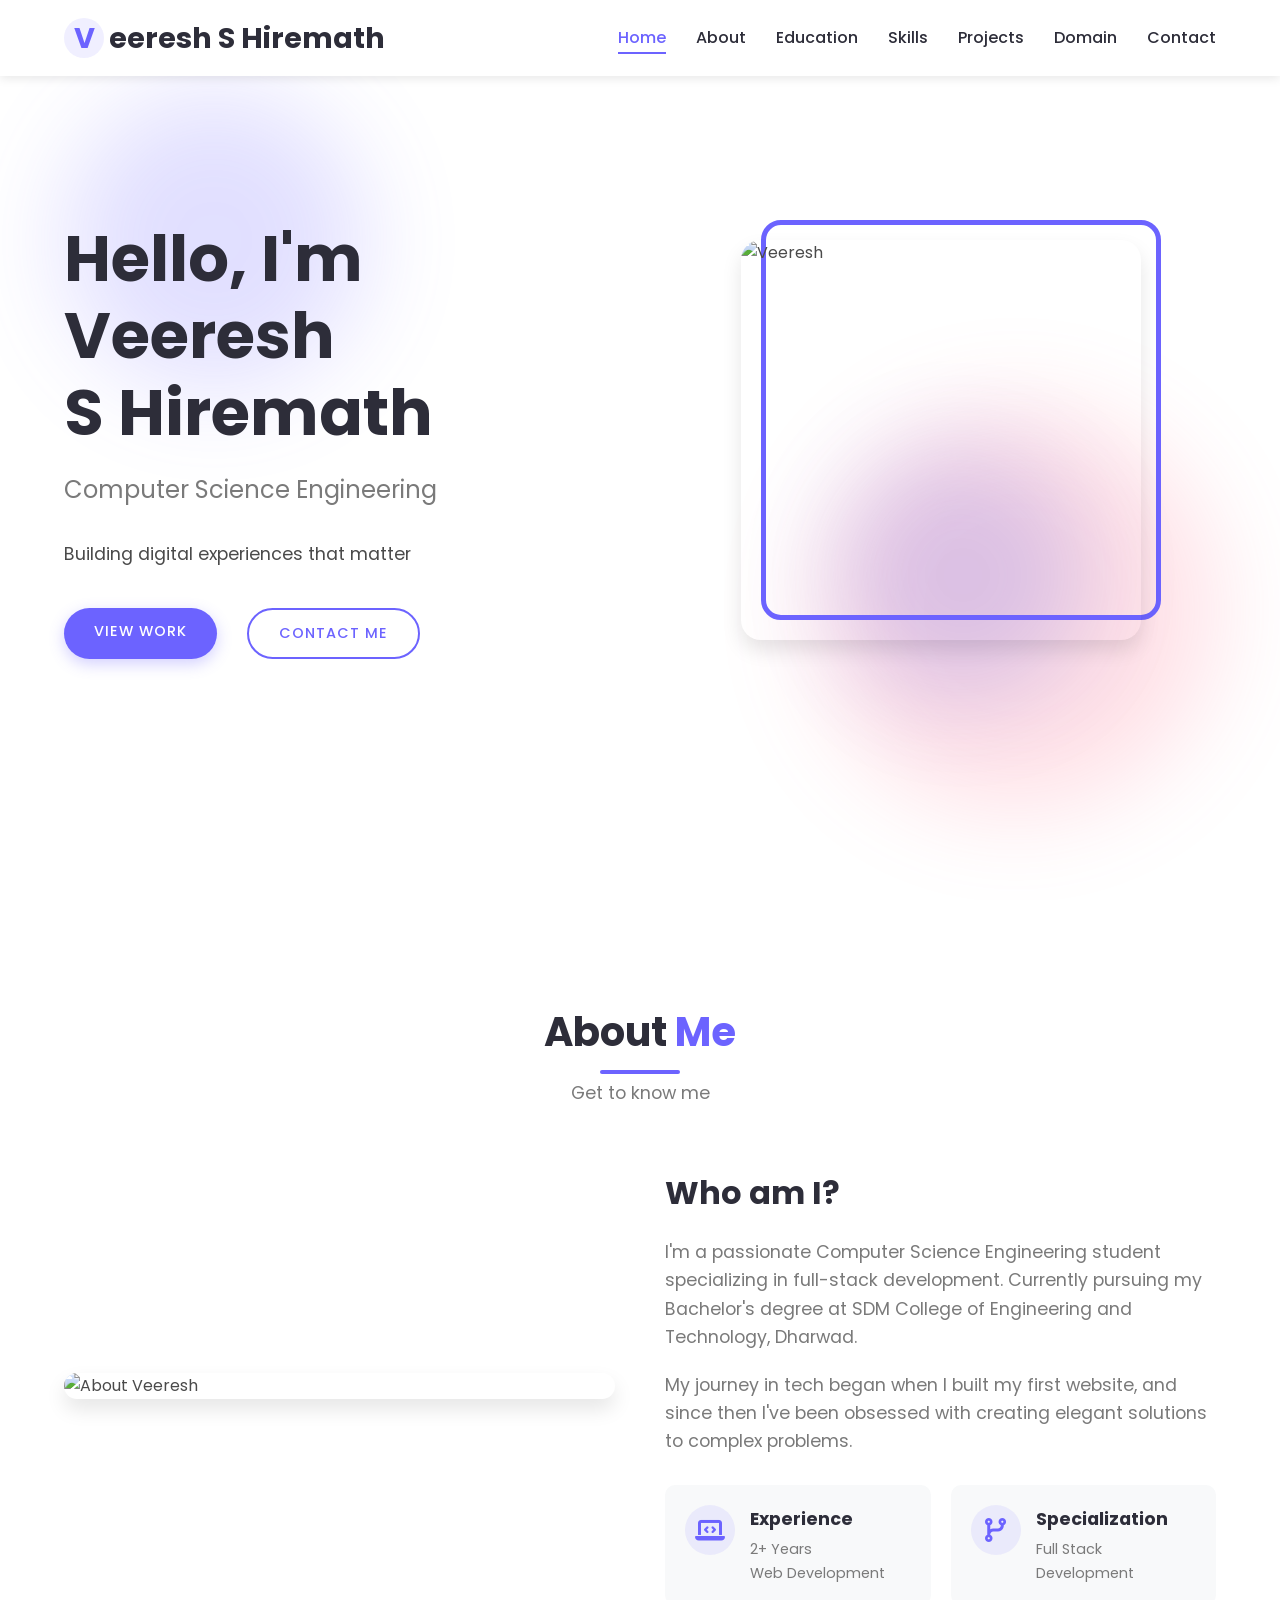
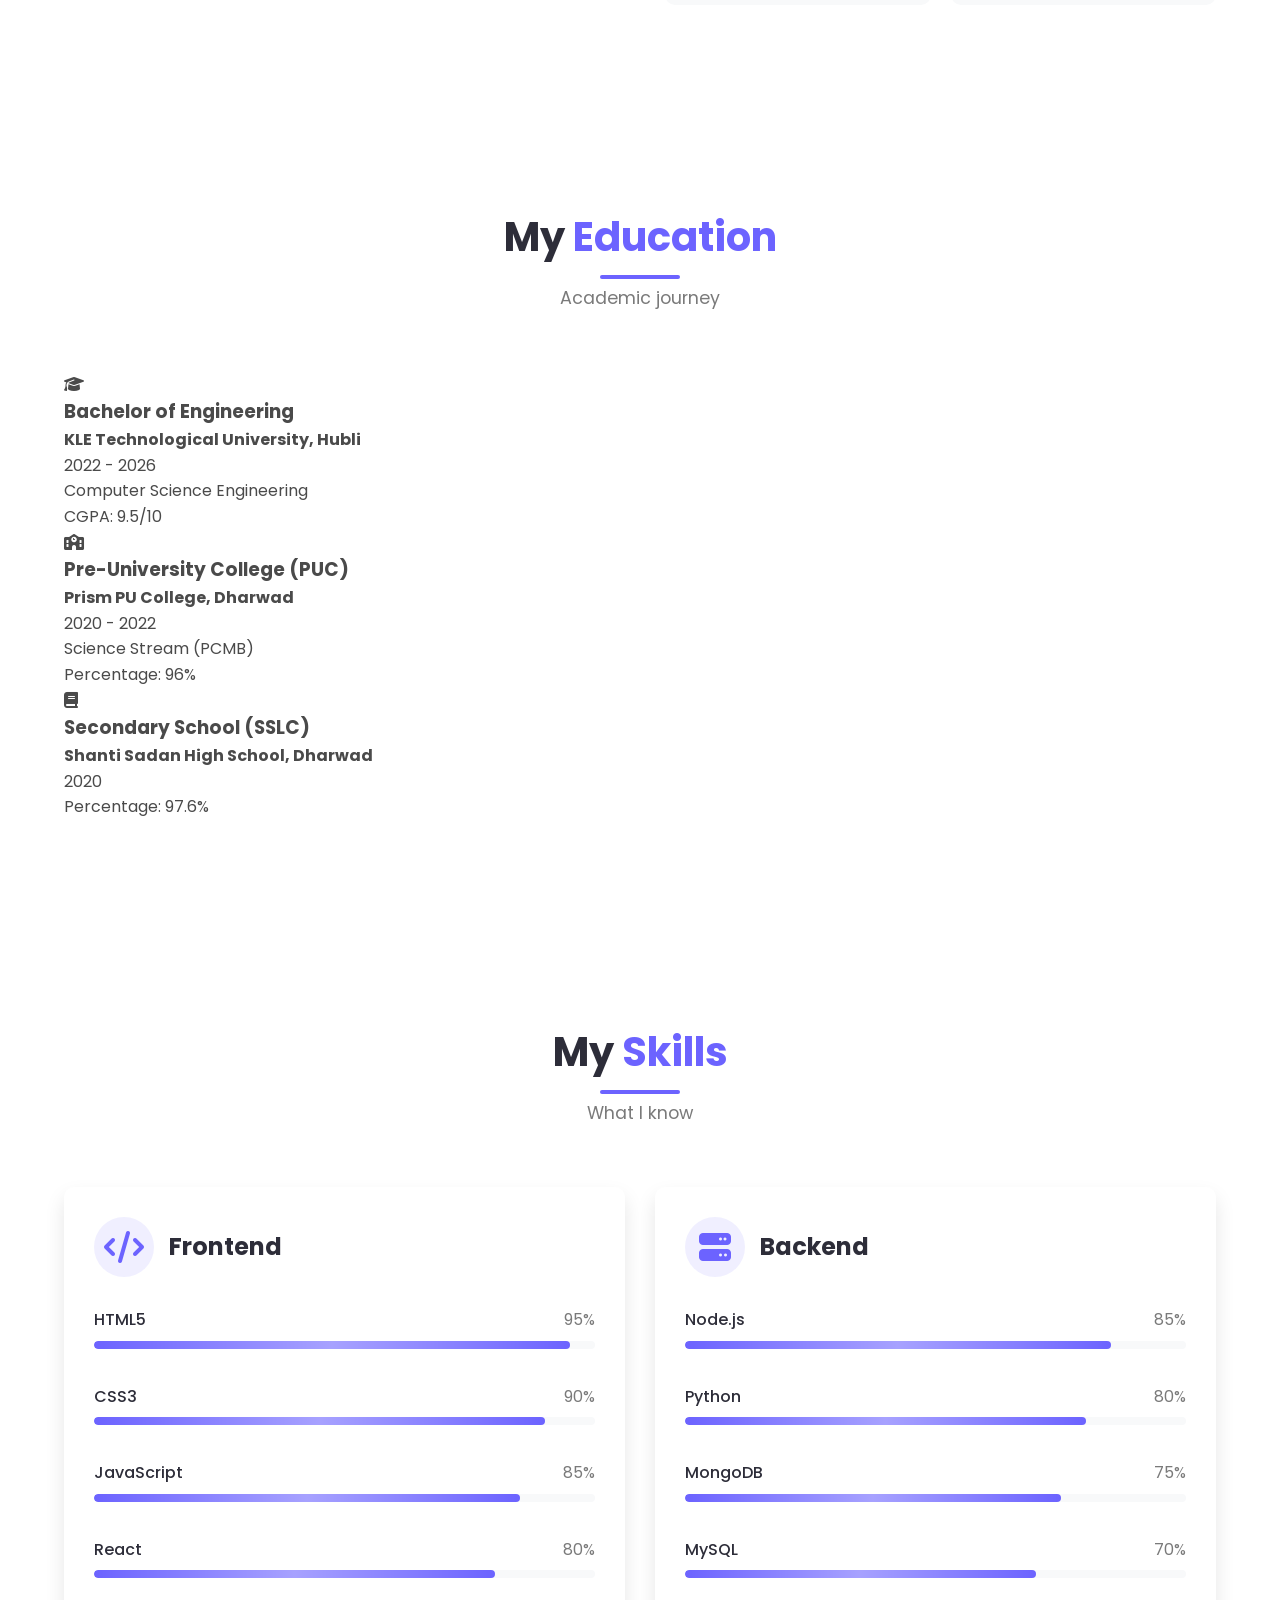
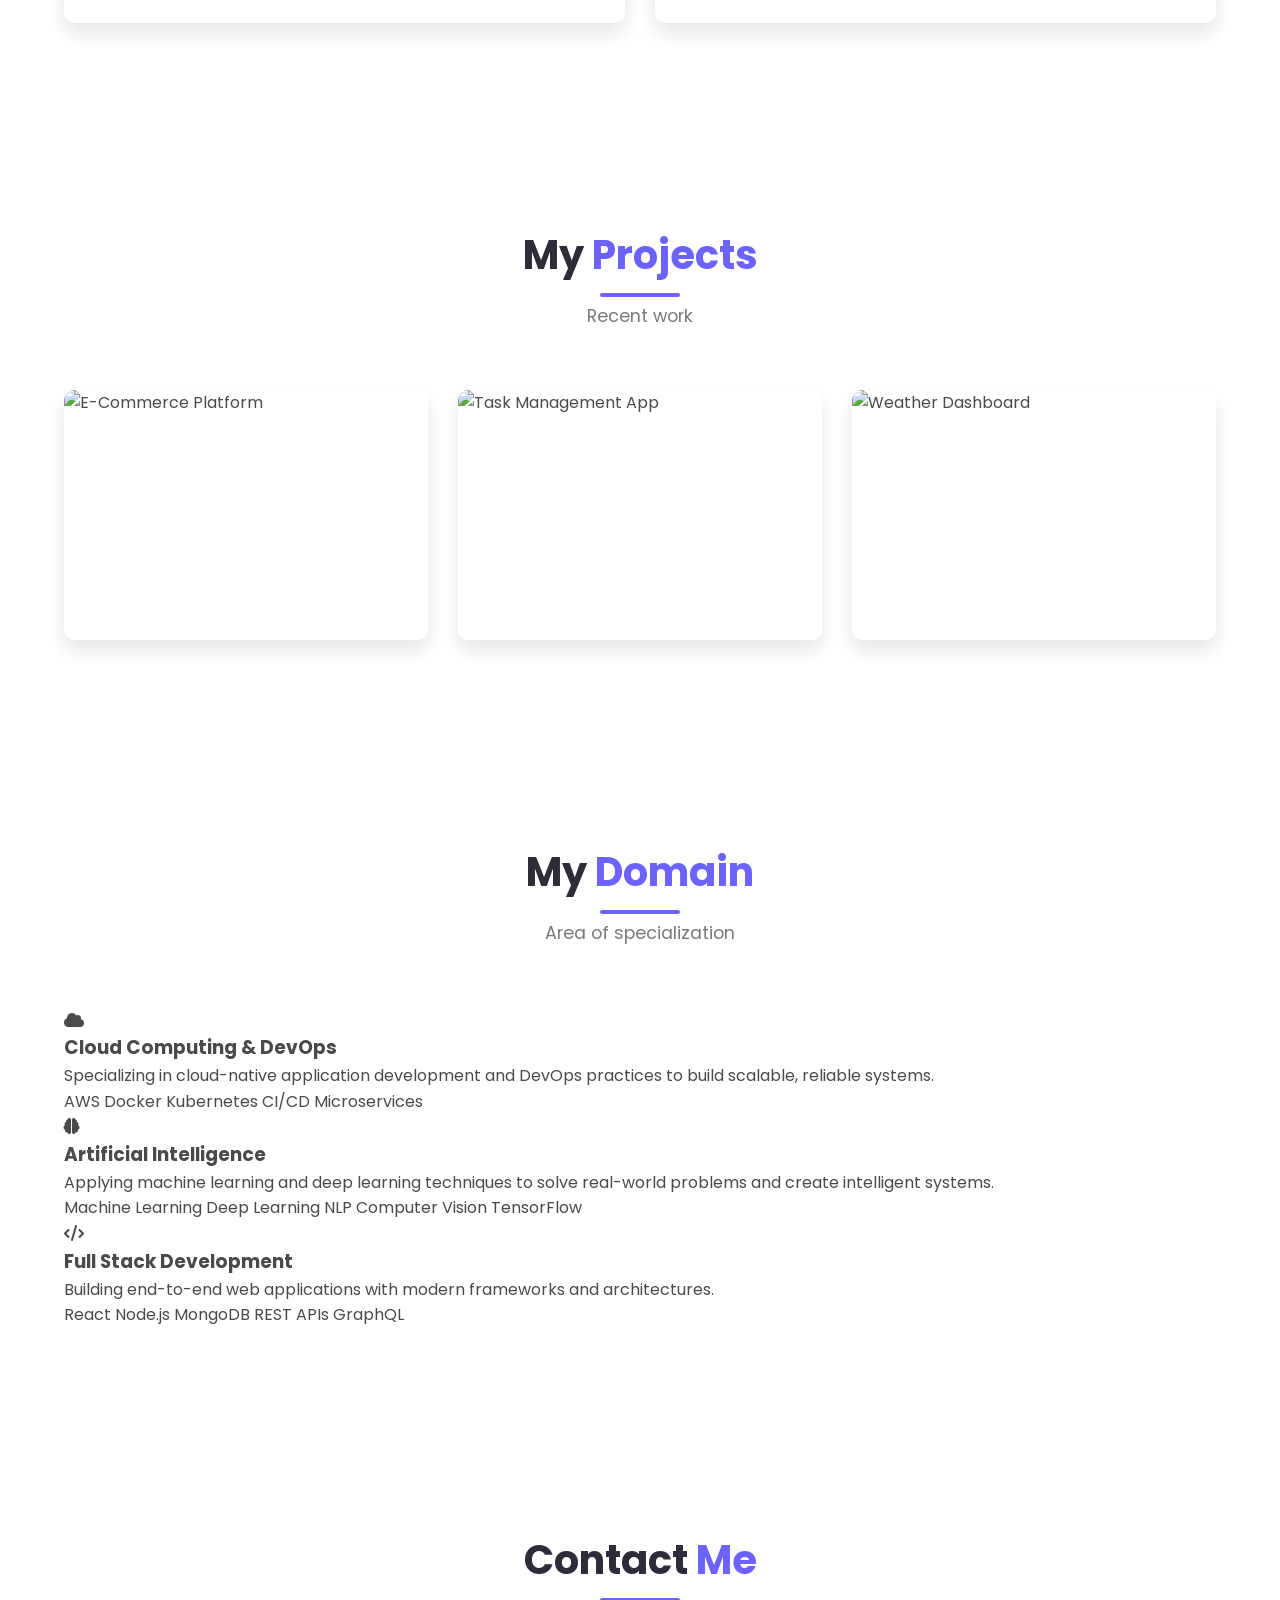
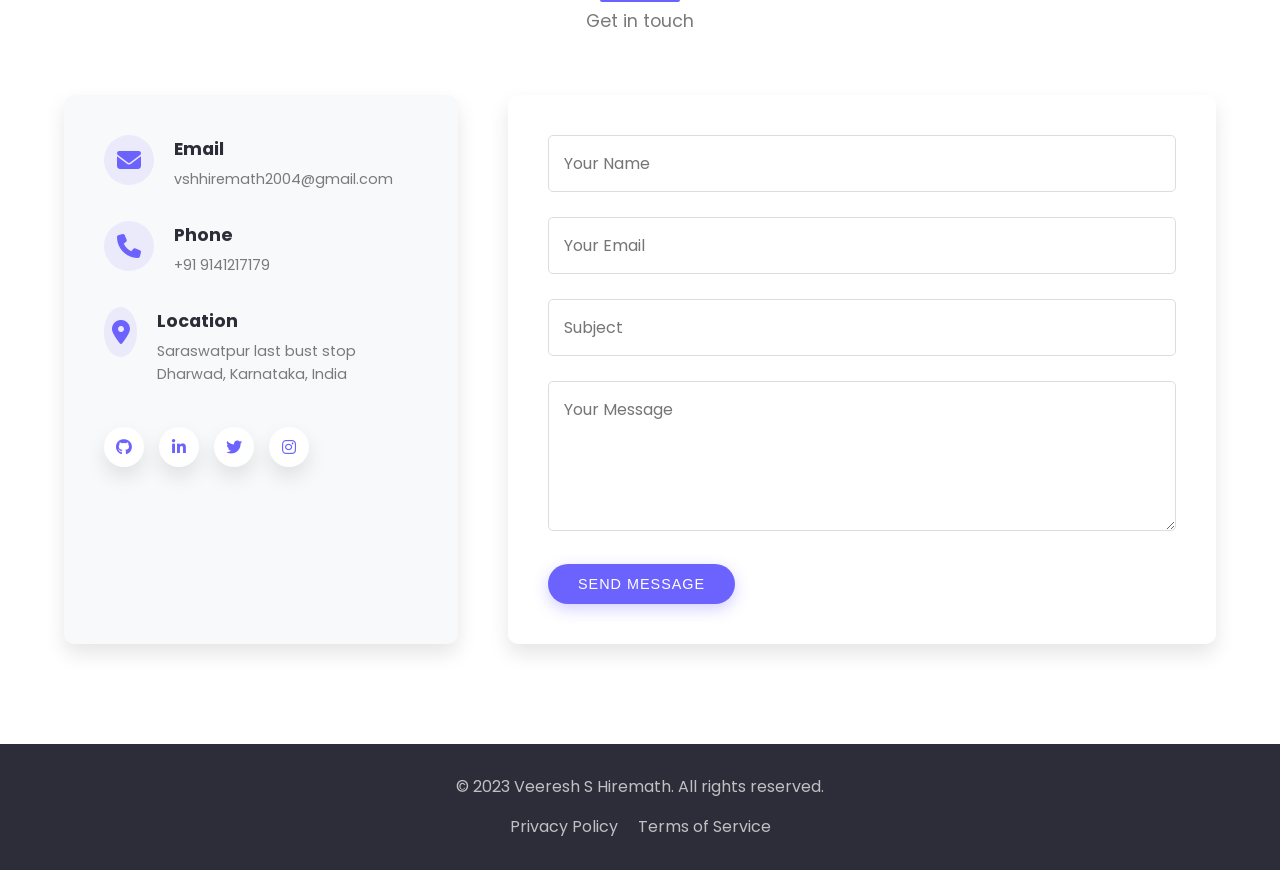
==== commit 1a5a33d0: "Update index.html" ====
--- a/index.html
+++ b/index.html
@@ -26,8 +26,10 @@
                 <ul class="nav-links">
                     <li><a href="#home" class="nav-link active">Home</a></li>
                     <li><a href="#about" class="nav-link">About</a></li>
+                    <li><a href="#education" class="nav-link">Education</a></li>
                     <li><a href="#skills" class="nav-link">Skills</a></li>
                     <li><a href="#projects" class="nav-link">Projects</a></li>
+                    <li><a href="#domain" class="nav-link">Domain</a></li>
                     <li><a href="#contact" class="nav-link">Contact</a></li>
                 </ul>
                 <div class="hamburger">
@@ -47,10 +49,10 @@
                     <h1 class="hero-title">
                         <span class="title-word title-word-1">Hello,</span>
                         <span class="title-word title-word-2">I'm</span>
-                        <span class="title-word title-word-3">Alex</span>
-                        <span class="title-word title-word-4">Carter</span>
+                        <span class="title-word title-word-3">Veeresh</span>
+                        <span class="title-word title-word-4">S Hiremath</span>
                     </h1>
-                    <h2 class="hero-subtitle">Software Engineering Student</h2>
+                    <h2 class="hero-subtitle">Computer Science Engineering</h2>
                     <p class="hero-text">Building digital experiences that matter</p>
                     <div class="hero-buttons">
                         <a href="#projects" class="btn btn-primary">View Work</a>
@@ -59,7 +61,7 @@
                 </div>
                 <div class="hero-image">
                     <div class="image-wrapper">
-                        <img src="https://images.unsplash.com/photo-1507003211169-0a1dd7228f2d?ixlib=rb-4.0.3&ixid=M3wxMjA3fDB8MHxwaG90by1wYWdlfHx8fGVufDB8fHx8fA%3D%3D&auto=format&fit=crop&w=774&q=80" alt="Alex Carter" class="profile-img">
+                        <img src="/edited_ehnanced.jpg" alt="Veeresh" class="profile-img">
                         <div class="image-border"></div>
                     </div>
                 </div>
@@ -76,30 +78,77 @@
                 <div class="about-content">
                     <div class="about-image">
                         <div class="image-container">
-                            <img src="https://images.unsplash.com/photo-1522075469751-3a6694fb2f61?ixlib=rb-4.0.3&ixid=M3wxMjA3fDB8MHxwaG90by1wYWdlfHx8fGVufDB8fHx8fA%3D%3D&auto=format&fit=crop&w=880&q=80" alt="About Alex">
+                            <img src="/4x edited.PNG" alt="About Veeresh">
                         </div>
                     </div>
                     <div class="about-text">
                         <h3 class="about-title">Who am I?</h3>
-                        <p>I'm a passionate software engineering student specializing in full-stack development. Currently pursuing my Bachelor's degree at Stanford University with a 3.9 GPA.</p>
-                        <p>My journey in tech began when I built my first website at 15, and since then I've been obsessed with creating elegant solutions to complex problems.</p>
+                        <p>I'm a passionate Computer Science Engineering student specializing in full-stack development. Currently pursuing my Bachelor's degree at SDM College of Engineering and Technology, Dharwad.</p>
+                        <p>My journey in tech began when I built my first website, and since then I've been obsessed with creating elegant solutions to complex problems.</p>
                         <div class="about-details">
-                            <div class="detail-item">
-                                <i class="fas fa-user-graduate"></i>
-                                <div>
-                                    <h4>Education</h4>
-                                    <p>Stanford University</p>
-                                    <p>BSc Computer Science</p>
-                                </div>
-                            </div>
                             <div class="detail-item">
                                 <i class="fas fa-laptop-code"></i>
                                 <div>
                                     <h4>Experience</h4>
-                                    <p>3+ Years</p>
+                                    <p>2+ Years</p>
                                     <p>Web Development</p>
                                 </div>
                             </div>
+                            <div class="detail-item">
+                                <i class="fas fa-code-branch"></i>
+                                <div>
+                                    <h4>Specialization</h4>
+                                    <p>Full Stack</p>
+                                    <p>Development</p>
+                                </div>
+                            </div>
+                        </div>
+                    </div>
+                </div>
+            </div>
+        </section>
+
+        <!-- Education Section -->
+        <section id="education" class="education section">
+            <div class="container">
+                <div class="section-header">
+                    <h2 class="section-title">My <span>Education</span></h2>
+                    <div class="section-subtitle">Academic journey</div>
+                </div>
+                <div class="education-container">
+                    <div class="education-item">
+                        <div class="education-icon">
+                            <i class="fas fa-graduation-cap"></i>
+                        </div>
+                        <div class="education-content">
+                            <h3>Bachelor of Engineering</h3>
+                            <h4>KLE Technological University, Hubli</h4>
+                            <span class="education-date">2022 - 2026</span>
+                            <p>Computer Science Engineering</p>
+                            <p>CGPA: 9.5/10</p>
+                        </div>
+                    </div>
+                    <div class="education-item">
+                        <div class="education-icon">
+                            <i class="fas fa-school"></i>
+                        </div>
+                        <div class="education-content">
+                            <h3>Pre-University College (PUC)</h3>
+                            <h4>Prism PU College, Dharwad</h4>
+                            <span class="education-date">2020 - 2022</span>
+                            <p>Science Stream (PCMB)</p>
+                            <p>Percentage: 96%</p>
+                        </div>
+                    </div>
+                    <div class="education-item">
+                        <div class="education-icon">
+                            <i class="fas fa-book"></i>
+                        </div>
+                        <div class="education-content">
+                            <h3>Secondary School (SSLC)</h3>
+                            <h4>Shanti Sadan High School, Dharwad</h4>
+                            <span class="education-date">2020</span>
+                            <p>Percentage: 97.6%</p>
                         </div>
                     </div>
                 </div>
@@ -258,6 +307,66 @@
             </div>
         </section>
 
+        <!-- Domain Section -->
+        <section id="domain" class="domain section">
+            <div class="container">
+                <div class="section-header">
+                    <h2 class="section-title">My <span>Domain</span></h2>
+                    <div class="section-subtitle">Area of specialization</div>
+                </div>
+                <div class="domain-container">
+                    <div class="domain-item">
+                        <div class="domain-icon">
+                            <i class="fas fa-cloud"></i>
+                        </div>
+                        <div class="domain-content">
+                            <h3>Cloud Computing & DevOps</h3>
+                            <p>Specializing in cloud-native application development and DevOps practices to build scalable, reliable systems.</p>
+                            <div class="domain-skills">
+                                <span>AWS</span>
+                                <span>Docker</span>
+                                <span>Kubernetes</span>
+                                <span>CI/CD</span>
+                                <span>Microservices</span>
+                            </div>
+                        </div>
+                    </div>
+                    <div class="domain-item">
+                        <div class="domain-icon">
+                            <i class="fas fa-brain"></i>
+                        </div>
+                        <div class="domain-content">
+                            <h3>Artificial Intelligence</h3>
+                            <p>Applying machine learning and deep learning techniques to solve real-world problems and create intelligent systems.</p>
+                            <div class="domain-skills">
+                                <span>Machine Learning</span>
+                                <span>Deep Learning</span>
+                                <span>NLP</span>
+                                <span>Computer Vision</span>
+                                <span>TensorFlow</span>
+                            </div>
+                        </div>
+                    </div>
+                    <div class="domain-item">
+                        <div class="domain-icon">
+                            <i class="fas fa-code"></i>
+                        </div>
+                        <div class="domain-content">
+                            <h3>Full Stack Development</h3>
+                            <p>Building end-to-end web applications with modern frameworks and architectures.</p>
+                            <div class="domain-skills">
+                                <span>React</span>
+                                <span>Node.js</span>
+                                <span>MongoDB</span>
+                                <span>REST APIs</span>
+                                <span>GraphQL</span>
+                            </div>
+                        </div>
+                    </div>
+                </div>
+            </div>
+        </section>
+
         <!-- Contact Section -->
         <section id="contact" class="contact section">
             <div class="container">
@@ -271,28 +380,28 @@
                             <i class="fas fa-envelope"></i>
                             <div>
                                 <h4>Email</h4>
-                                <p>alex.carter@example.com</p>
+                                <p>vshhiremath2004@gmail.com</p>
                             </div>
                         </div>
                         <div class="info-item">
                             <i class="fas fa-phone"></i>
                             <div>
                                 <h4>Phone</h4>
-                                <p>+1 (555) 123-4567</p>
+                                <p>+91 9141217179</p>
                             </div>
                         </div>
                         <div class="info-item">
                             <i class="fas fa-map-marker-alt"></i>
                             <div>
                                 <h4>Location</h4>
-                                <p>San Francisco, CA</p>
+                                <p>Saraswatpur last bust stop Dharwad, Karnataka, India</p>
                             </div>
                         </div>
                         <div class="social-links">
-                            <a href="#"><i class="fab fa-github"></i></a>
-                            <a href="#"><i class="fab fa-linkedin-in"></i></a>
-                            <a href="#"><i class="fab fa-twitter"></i></a>
-                            <a href="#"><i class="fab fa-instagram"></i></a>
+                            <a href="https://github.com/Veeresh464"><i class="fab fa-github"></i></a>
+                            <a href="https://www.linkedin.com/in/veeresh-s-hiremath-a01108254/"><i class="fab fa-linkedin-in"></i></a>
+                            <a href="https://x.com/veeresh464"><i class="fab fa-twitter"></i></a>
+                            <a href="https://www.instagram.com/veeresh464/"><i class="fab fa-instagram"></i></a>
                         </div>
                     </div>
                     <form class="contact-form">
@@ -318,7 +427,7 @@
     <footer class="footer">
         <div class="container">
             <div class="footer-content">
-                <p>&copy; 2023 Alex Carter. All rights reserved.</p>
+                <p>&copy; 2023 Veeresh S Hiremath. All rights reserved.</p>
                 <div class="footer-links">
                     <a href="#">Privacy Policy</a>
                     <a href="#">Terms of Service</a>
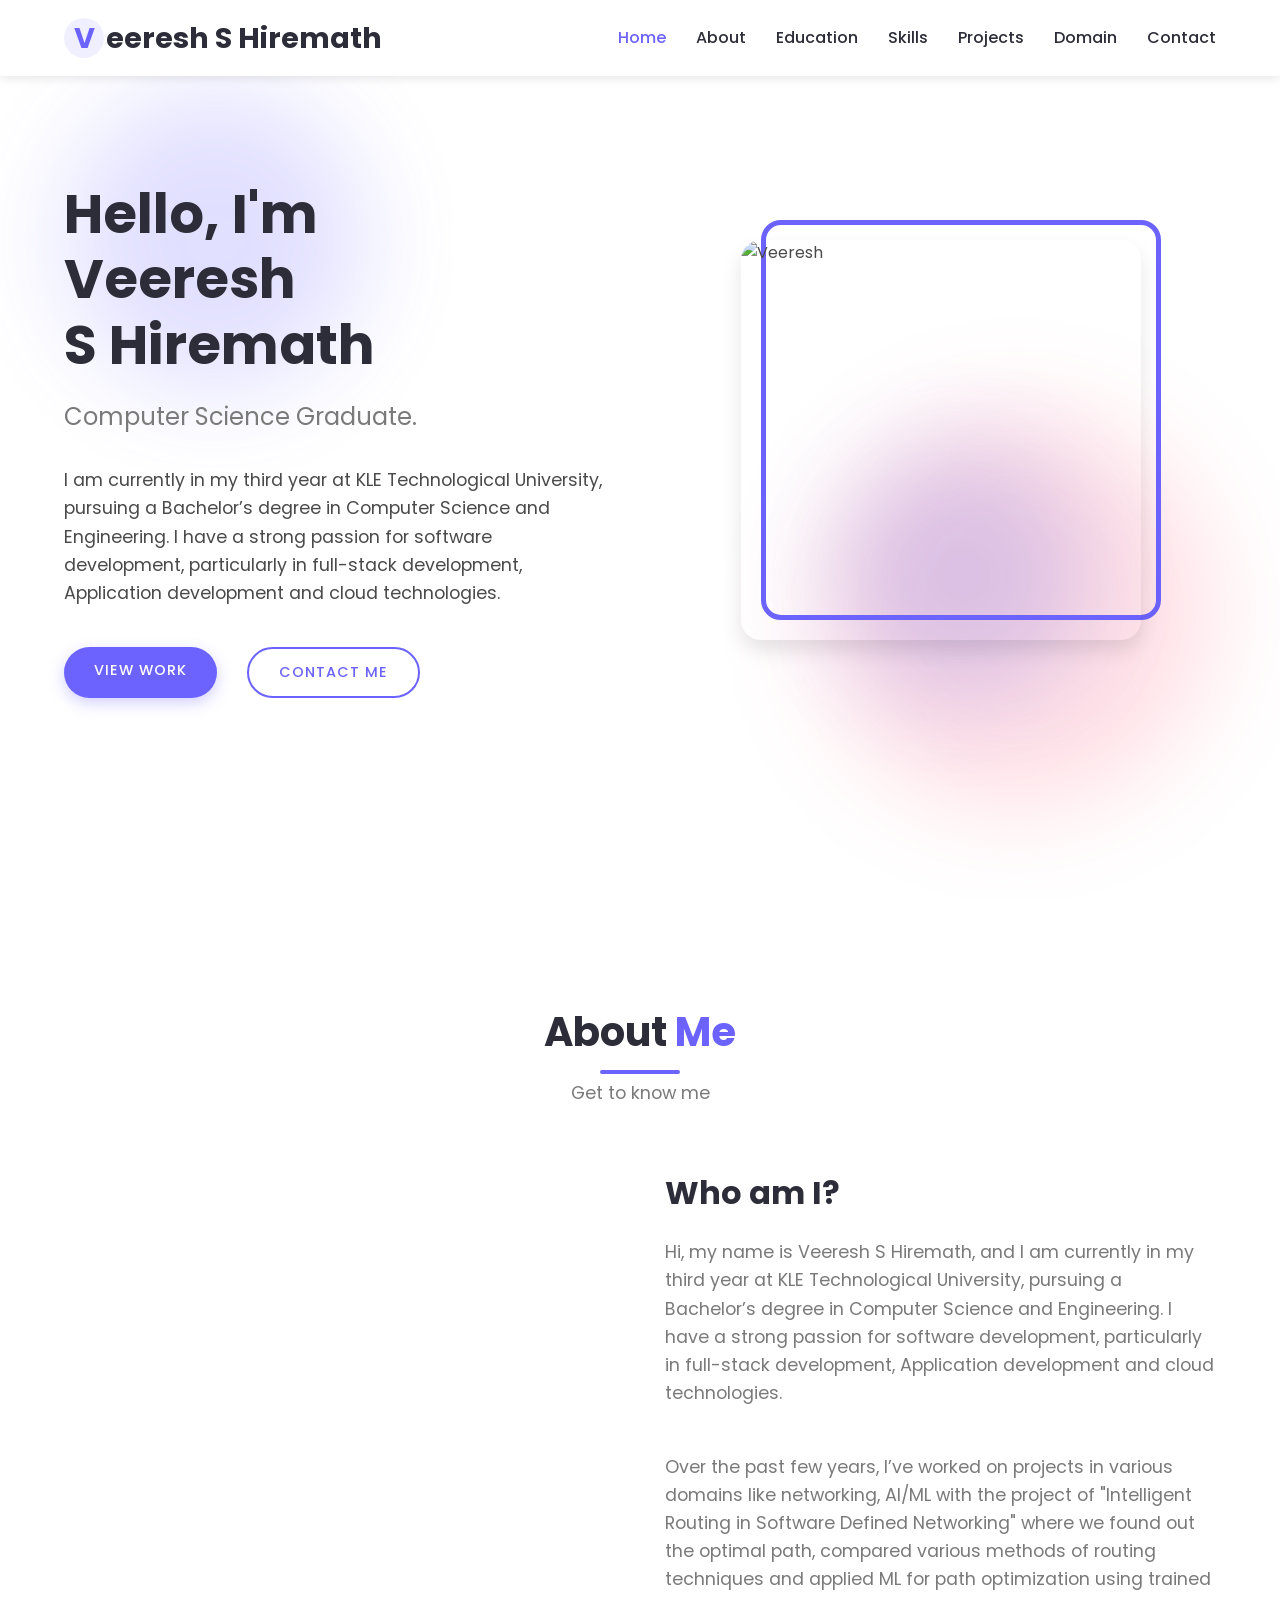
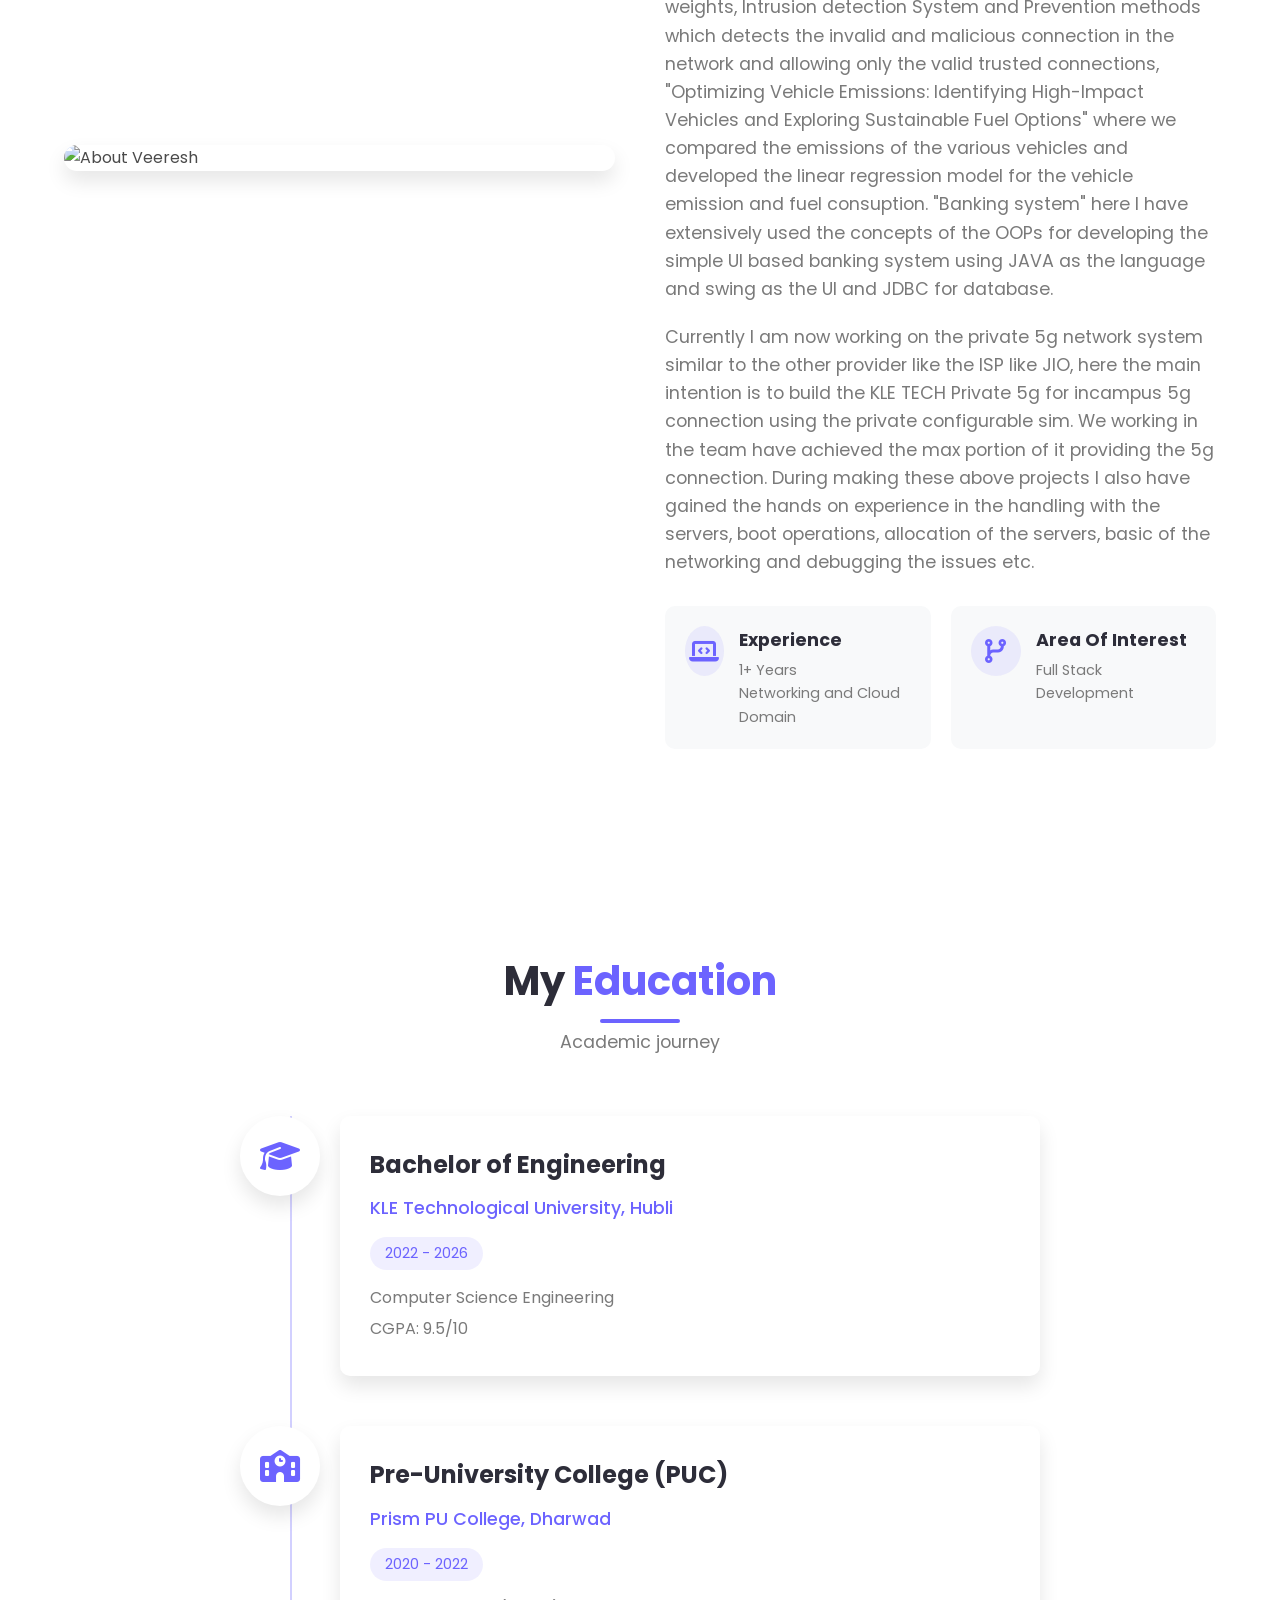
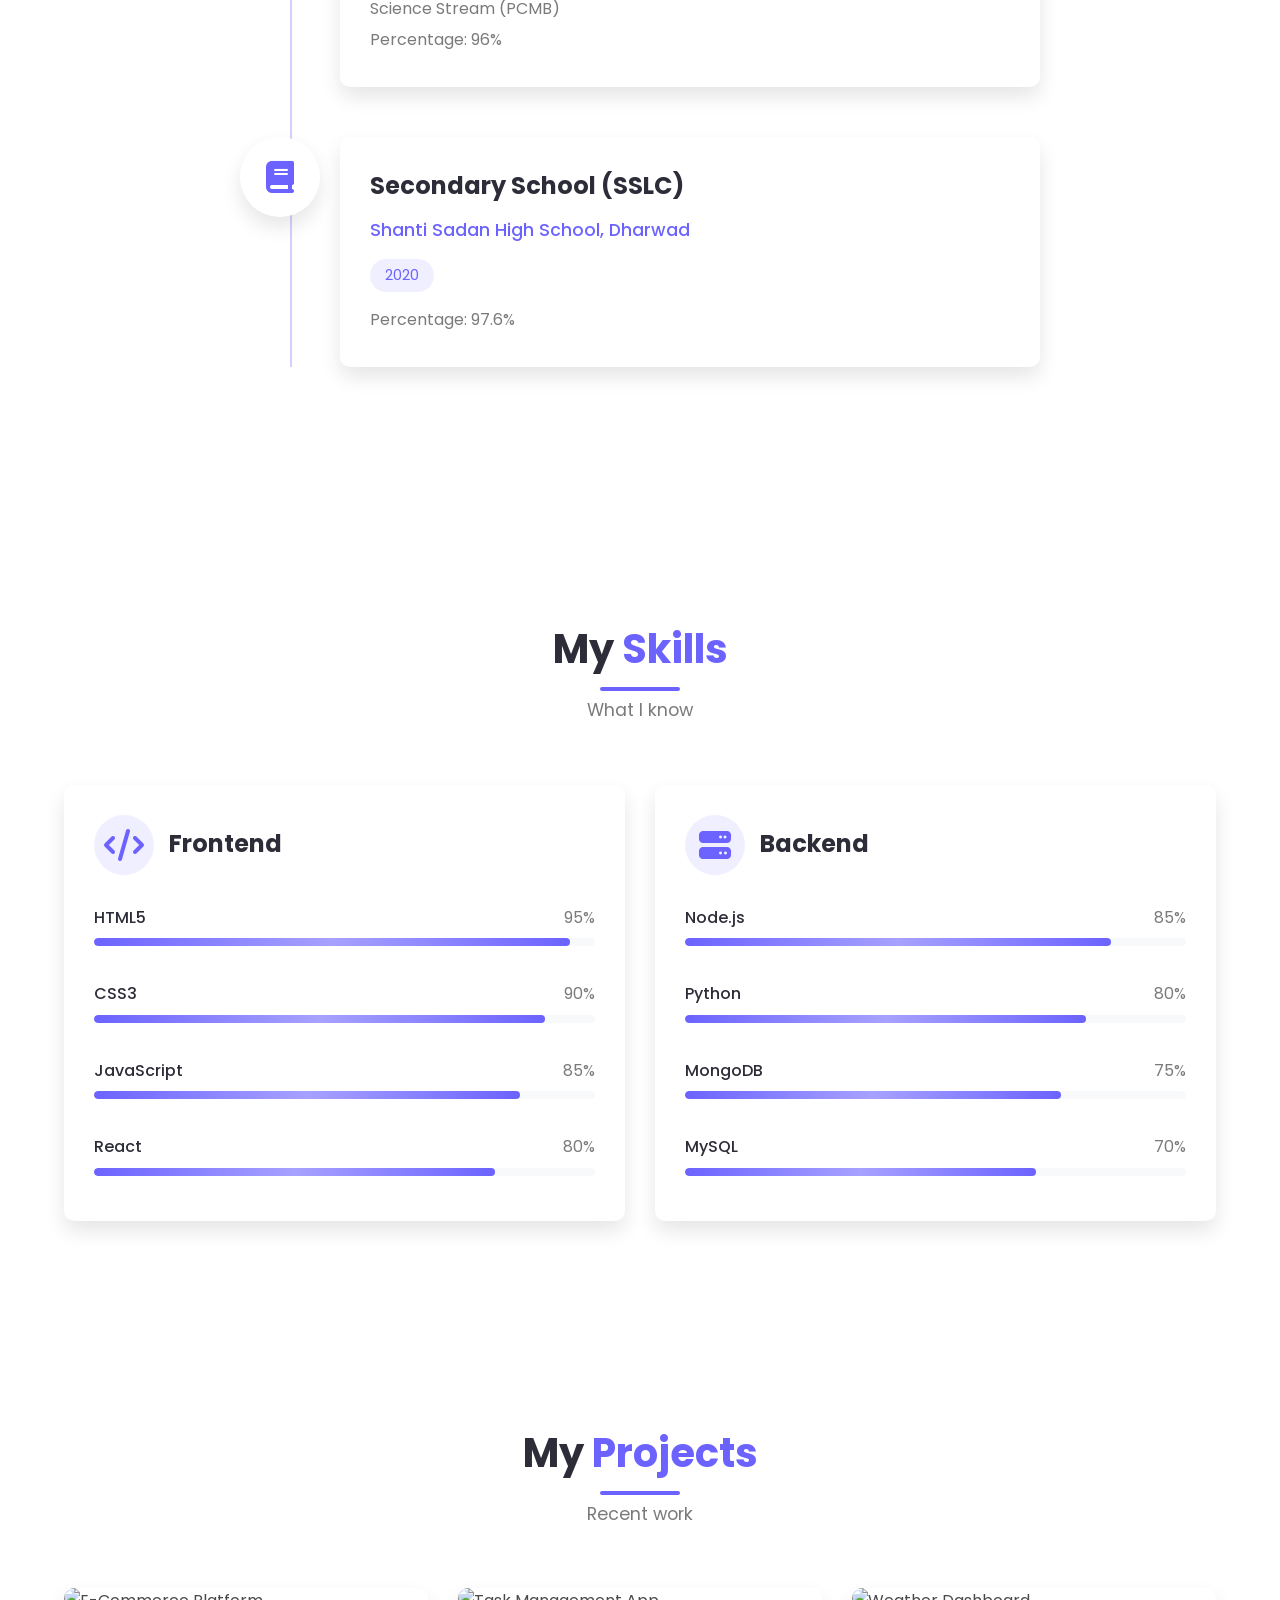
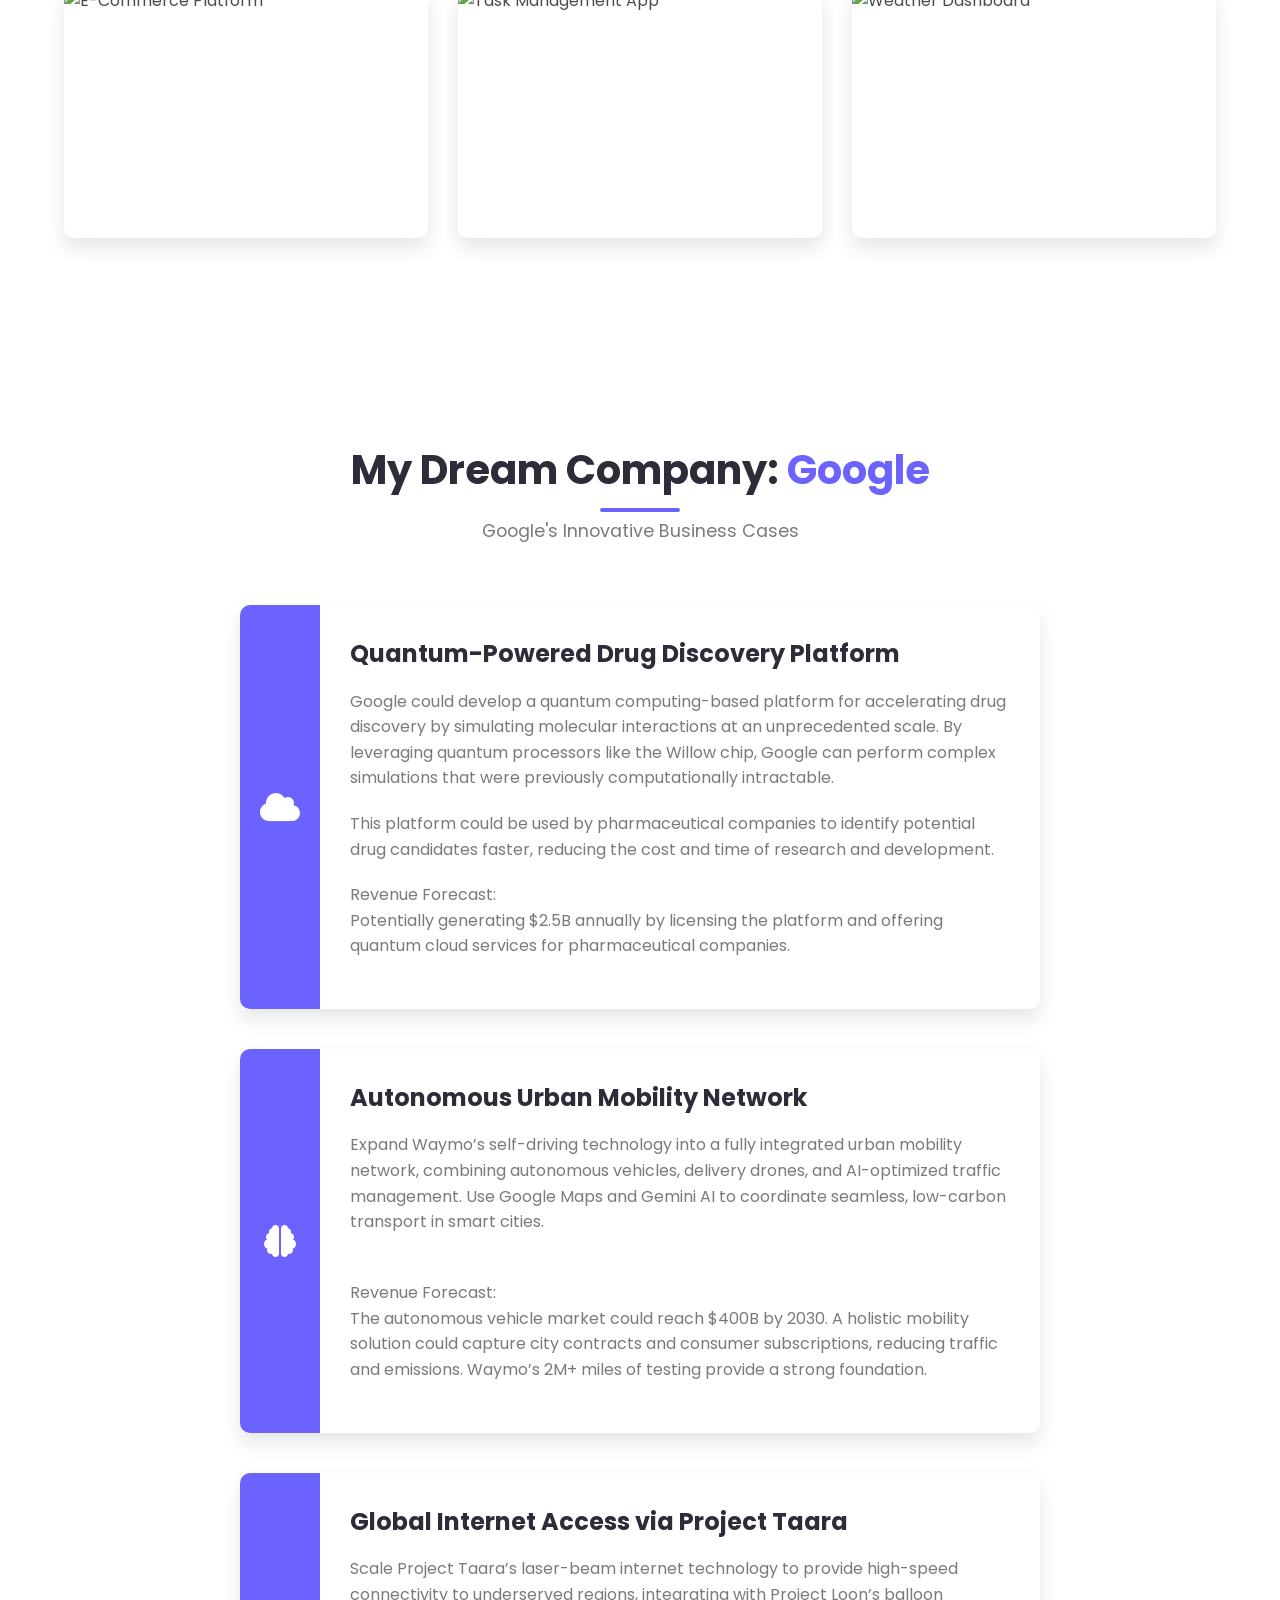
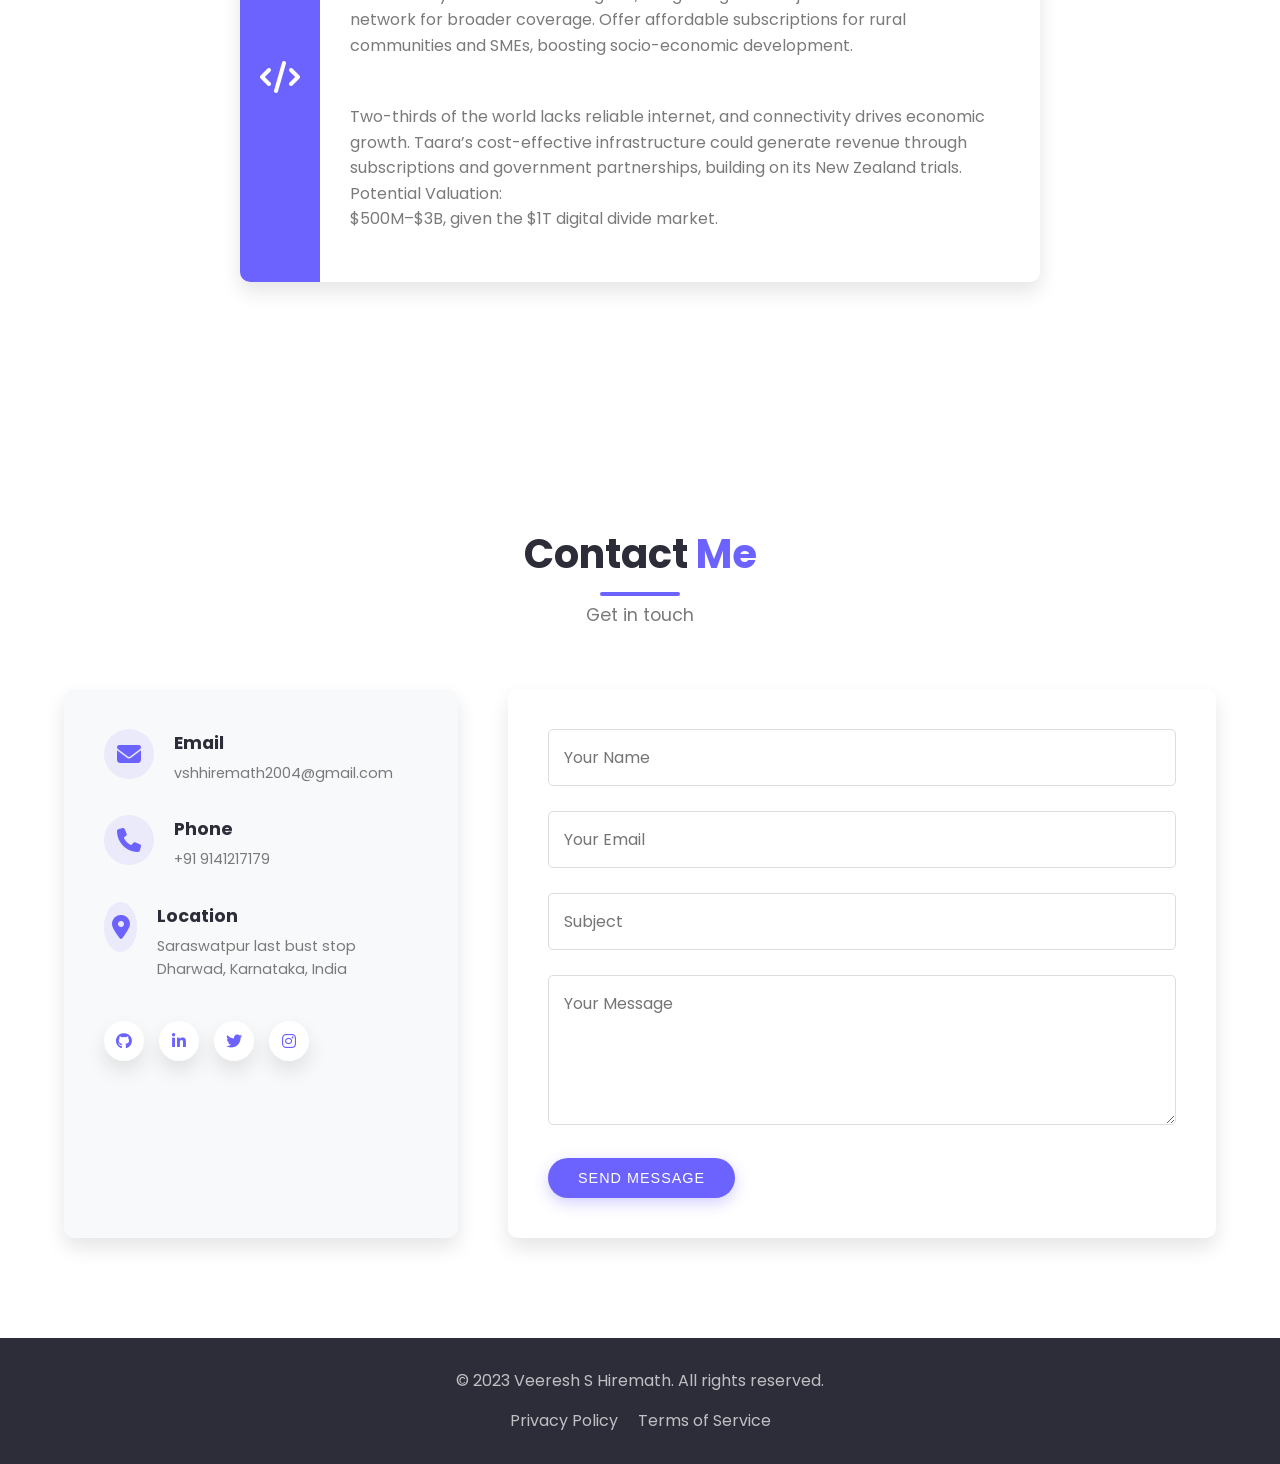
==== commit c13b666d: "Update index.html" ====
--- a/index.html
+++ b/index.html
@@ -3,7 +3,7 @@
 <head>
     <meta charset="UTF-8">
     <meta name="viewport" content="width=device-width, initial-scale=1.0">
-    <title>Veeresh S Hiremath | Computer Science Engineer</title>
+    <title>Veeresh S Hiremath | Portfolio</title>
     <link rel="stylesheet" href="https://cdnjs.cloudflare.com/ajax/libs/font-awesome/6.4.0/css/all.min.css">
     <link href="https://fonts.googleapis.com/css2?family=Poppins:wght@300;400;500;600;700&display=swap" rel="stylesheet">
     <link rel="stylesheet" href="style.css">
@@ -49,11 +49,22 @@
                     <h1 class="hero-title">
                         <span class="title-word title-word-1">Hello,</span>
                         <span class="title-word title-word-2">I'm</span>
+                        <br>
                         <span class="title-word title-word-3">Veeresh</span>
                         <span class="title-word title-word-4">S Hiremath</span>
                     </h1>
-                    <h2 class="hero-subtitle">Computer Science Engineering</h2>
-                    <p class="hero-text">Building digital experiences that matter</p>
+
+                    <h2 class="hero-subtitle">
+                        <div class="wrapper">
+                            <div class="typing-demo">
+                              Computer Science Graduate.
+                            </div>
+                        </div>
+                    </h2>
+
+                    <p class="hero-text">I am currently in my third year at KLE Technological University, pursuing a Bachelor’s degree in Computer Science and Engineering. I have a strong passion for software development, particularly in full-stack development, Application development and cloud technologies.</p>
+
+                    <p class="hero-text"></p>
                     <div class="hero-buttons">
                         <a href="#projects" class="btn btn-primary">View Work</a>
                         <a href="#contact" class="btn btn-secondary">Contact Me</a>
@@ -83,21 +94,30 @@
                     </div>
                     <div class="about-text">
                         <h3 class="about-title">Who am I?</h3>
-                        <p>I'm a passionate Computer Science Engineering student specializing in full-stack development. Currently pursuing my Bachelor's degree at SDM College of Engineering and Technology, Dharwad.</p>
-                        <p>My journey in tech began when I built my first website, and since then I've been obsessed with creating elegant solutions to complex problems.</p>
+                        <p>
+                            Hi, my name is Veeresh S Hiremath, and I am currently in my third year at KLE Technological University, pursuing a Bachelor’s degree in Computer Science and Engineering. I have a strong passion for software development, particularly in full-stack development, Application development and cloud technologies.
+                        </p>
+                        <br>
+                        <p>
+                            Over the past few years, I’ve worked on projects in various domains like networking, AI/ML with the project of "Intelligent Routing in Software Defined Networking" where we found out the optimal path, compared various methods of routing techniques and applied ML for path optimization using trained weights, Intrusion detection System and Prevention methods which detects the invalid and malicious connection in the network and allowing only the valid trusted connections, "Optimizing Vehicle Emissions: Identifying High-Impact Vehicles and Exploring Sustainable Fuel Options" where we compared the emissions of the various vehicles and developed the linear regression model for the vehicle emission and fuel consuption. "Banking system" here I have extensively used the concepts of the OOPs for developing the simple UI based banking system using JAVA as the language and swing as the UI and JDBC for database. 
+                        </p>
+
+                        <p>
+                            Currently I am now working on the private 5g network system similar to the other provider like the ISP like JIO, here the main intention is to build the KLE TECH Private 5g for incampus 5g connection using the private configurable sim. We working in the team have achieved the max portion of it providing the 5g connection. During making these above projects I also have gained the hands on experience in the handling with the servers, boot operations, allocation of the servers, basic of the networking and debugging the issues etc. 
+                        </p>
                         <div class="about-details">
                             <div class="detail-item">
                                 <i class="fas fa-laptop-code"></i>
                                 <div>
                                     <h4>Experience</h4>
-                                    <p>2+ Years</p>
-                                    <p>Web Development</p>
+                                    <p>1+ Years</p>
+                                    <p>Networking and Cloud Domain</p>
                                 </div>
                             </div>
                             <div class="detail-item">
                                 <i class="fas fa-code-branch"></i>
                                 <div>
-                                    <h4>Specialization</h4>
+                                    <h4>Area Of Interest</h4>
                                     <p>Full Stack</p>
                                     <p>Development</p>
                                 </div>
@@ -311,8 +331,8 @@
         <section id="domain" class="domain section">
             <div class="container">
                 <div class="section-header">
-                    <h2 class="section-title">My <span>Domain</span></h2>
-                    <div class="section-subtitle">Area of specialization</div>
+                    <h2 class="section-title">My Dream Company: <span>Google</span></h2>
+                    <div class="section-subtitle">Google's Innovative Business Cases</div>
                 </div>
                 <div class="domain-container">
                     <div class="domain-item">
@@ -320,15 +340,28 @@
                             <i class="fas fa-cloud"></i>
                         </div>
                         <div class="domain-content">
-                            <h3>Cloud Computing & DevOps</h3>
-                            <p>Specializing in cloud-native application development and DevOps practices to build scalable, reliable systems.</p>
-                            <div class="domain-skills">
+                            <h3>Quantum-Powered Drug Discovery Platform</h3>
+                            <p>
+                                Google could develop a quantum computing-based platform for accelerating drug discovery by simulating molecular interactions at an unprecedented scale. By leveraging quantum processors like the Willow chip, Google can perform complex simulations that were previously computationally intractable.
+                            </p>
+                            <p>  
+                                This platform could be used by pharmaceutical companies to identify potential drug candidates faster, reducing the cost and time of research and development.
+                            </p>
+
+                            <p>
+                                Revenue Forecast: <br>
+                                Potentially generating $2.5B annually by licensing the platform and offering quantum cloud services for pharmaceutical companies.
+
+
+                            </p>
+
+                            <!-- <div class="domain-skills">
                                 <span>AWS</span>
                                 <span>Docker</span>
                                 <span>Kubernetes</span>
                                 <span>CI/CD</span>
                                 <span>Microservices</span>
-                            </div>
+                            </div> -->
                         </div>
                     </div>
                     <div class="domain-item">
@@ -336,15 +369,21 @@
                             <i class="fas fa-brain"></i>
                         </div>
                         <div class="domain-content">
-                            <h3>Artificial Intelligence</h3>
-                            <p>Applying machine learning and deep learning techniques to solve real-world problems and create intelligent systems.</p>
-                            <div class="domain-skills">
+                            <h3>Autonomous Urban Mobility Network</h3>
+                            <p>Expand Waymo’s self-driving technology into a fully integrated urban mobility network, combining autonomous vehicles, delivery drones, and AI-optimized traffic management. Use Google Maps and Gemini AI to coordinate seamless, low-carbon transport in smart cities.</p>
+                            <br>
+                            <p>
+                                Revenue Forecast: 
+                                <br>
+                                The autonomous vehicle market could reach $400B by 2030. A holistic mobility solution could capture city contracts and consumer subscriptions, reducing traffic and emissions. Waymo’s 2M+ miles of testing provide a strong foundation.
+                            </p>
+                            <!-- <div class="domain-skills">
                                 <span>Machine Learning</span>
                                 <span>Deep Learning</span>
                                 <span>NLP</span>
                                 <span>Computer Vision</span>
                                 <span>TensorFlow</span>
-                            </div>
+                            </div> -->
                         </div>
                     </div>
                     <div class="domain-item">
@@ -352,15 +391,21 @@
                             <i class="fas fa-code"></i>
                         </div>
                         <div class="domain-content">
-                            <h3>Full Stack Development</h3>
-                            <p>Building end-to-end web applications with modern frameworks and architectures.</p>
-                            <div class="domain-skills">
+                            <h3>Global Internet Access via Project Taara</h3>
+                            <p>Scale Project Taara’s laser-beam internet technology to provide high-speed connectivity to underserved regions, integrating with Project Loon’s balloon network for broader coverage. Offer affordable subscriptions for rural communities and SMEs, boosting socio-economic development.</p>
+                            <br>
+                            <p>
+                                Two-thirds of the world lacks reliable internet, and connectivity drives economic growth. Taara’s cost-effective infrastructure could generate revenue through subscriptions and government partnerships, building on its New Zealand trials.
+                                <br>
+                                Potential Valuation: <br>$500M–$3B, given the $1T digital divide market.
+                            </p>
+                            <!-- <div class="domain-skills">
                                 <span>React</span>
                                 <span>Node.js</span>
                                 <span>MongoDB</span>
                                 <span>REST APIs</span>
                                 <span>GraphQL</span>
-                            </div>
+                            </div> -->
                         </div>
                     </div>
                 </div>
--- a/style.css
+++ b/style.css
@@ -235,7 +235,7 @@
     height: 40px;
     background: rgba(108, 99, 255, 0.1);
     border-radius: 50%;
-    margin-right: 5px;
+    margin-right: 2px;
 }
 
 .nav-links {
@@ -263,8 +263,7 @@
     transition: var(--transition);
 }
 
-.nav-link:hover::after,
-.nav-link.active::after {
+.nav-link:hover::after{
     width: 100%;
 }
 
@@ -308,7 +307,7 @@
 }
 
 .hero-title {
-    font-size: 4rem;
+    font-size: 3.4rem;
     font-weight: 700;
     line-height: 1.2;
     margin-bottom: 20px;
@@ -984,3 +983,239 @@
         grid-template-columns: 1fr;
     }
 }
+
+/* ===== Education Section ===== */
+
+/* .education {
+    background-color: #f9f9f9;
+} */
+
+.education-container {
+    max-width: 800px;
+    margin: 0 auto;
+    position: relative;
+}
+
+.education-container::before {
+    content: '';
+    position: absolute;
+    top: 0;
+    left: 50px;
+    height: 100%;
+    width: 2px;
+    background: var(--primary-color);
+    opacity: 0.3;
+}
+
+.education-item {
+    position: relative;
+    padding-left: 100px;
+    margin-bottom: 50px;
+}
+
+.education-icon {
+    position: absolute;
+    left: 0;
+    top: 0;
+    width: 80px;
+    height: 80px;
+    background: var(--white);
+    border-radius: 50%;
+    display: flex;
+    align-items: center;
+    justify-content: center;
+    box-shadow: var(--box-shadow);
+    z-index: 1;
+}
+
+.education-icon i {
+    font-size: 2rem;
+    color: var(--primary-color);
+}
+
+.education-content {
+    background: var(--white);
+    padding: 30px;
+    border-radius: 10px;
+    box-shadow: var(--box-shadow);
+    transition: var(--transition);
+}
+
+.education-item:hover .education-content {
+    transform: translateY(-5px);
+    box-shadow: var(--box-shadow-hover);
+}
+
+.education-content h3 {
+    font-size: 1.5rem;
+    color: var(--dark-color);
+    margin-bottom: 10px;
+}
+
+.education-content h4 {
+    font-size: 1.1rem;
+    color: var(--primary-color);
+    margin-bottom: 15px;
+    font-weight: 500;
+}
+
+.education-date {
+    display: inline-block;
+    background: rgba(108, 99, 255, 0.1);
+    color: var(--primary-color);
+    padding: 5px 15px;
+    border-radius: 20px;
+    font-size: 0.9rem;
+    margin-bottom: 15px;
+}
+
+.education-content p {
+    color: var(--text-light);
+    margin-bottom: 5px;
+}
+
+
+/* Responsive Education Section */
+@media (max-width: 768px) {
+    .education-container::before {
+        left: 40px;
+    }
+    
+    .education-item {
+        padding-left: 80px;
+    }
+    
+    .education-icon {
+        width: 60px;
+        height: 60px;
+    }
+    
+    .education-icon i {
+        font-size: 1.5rem;
+    }
+}
+
+@media (max-width: 576px) {
+    .education-container::before {
+        left: 30px;
+    }
+    
+    .education-item {
+        padding-left: 60px;
+    }
+    
+    .education-icon {
+        width: 50px;
+        height: 50px;
+    }
+    
+    .education-content {
+        padding: 20px;
+    }
+    
+    .education-content h3 {
+        font-size: 1.3rem;
+    }
+    
+    .education-content h4 {
+        font-size: 1rem;
+    }
+}
+
+
+/* ===== Domain Section ===== */
+
+/* .domain {
+    background: var(--white);
+} */
+
+.domain-container {
+    max-width: 800px;
+    margin: 0 auto;
+}
+
+.domain-item {
+    display: flex;
+    margin-bottom: 40px;
+    background: var(--white);
+    border-radius: 10px;
+    box-shadow: var(--box-shadow);
+    overflow: hidden;
+    transition: var(--transition);
+}
+
+.domain-item:hover {
+    transform: translateY(-5px);
+    box-shadow: var(--box-shadow-hover);
+}
+
+.domain-icon {
+    width: 80px;
+    background: var(--primary-color);
+    display: flex;
+    align-items: center;
+    justify-content: center;
+    color: var(--white);
+    font-size: 2rem;
+}
+
+.domain-content {
+    padding: 30px;
+    flex: 1;
+}
+
+.domain-content h3 {
+    font-size: 1.5rem;
+    color: var(--dark-color);
+    margin-bottom: 15px;
+}
+
+.domain-content p {
+    color: var(--text-light);
+    margin-bottom: 20px;
+}
+
+.domain-skills {
+    display: flex;
+    flex-wrap: wrap;
+    gap: 10px;
+}
+
+.domain-skills span {
+    background: rgba(108, 99, 255, 0.1);
+    color: var(--primary-color);
+    padding: 5px 15px;
+    border-radius: 20px;
+    font-size: 0.8rem;
+}
+
+/* Responsive Domain Section */
+@media (max-width: 768px) {
+    .domain-item {
+        flex-direction: column;
+    }
+    
+    .domain-icon {
+        width: 100%;
+        height: 60px;
+    }
+    
+    .domain-content {
+        padding: 20px;
+    }
+}
+
+@media (max-width: 576px) {
+    .domain-content h3 {
+        font-size: 1.3rem;
+    }
+    
+    .domain-skills {
+        gap: 8px;
+    }
+    
+    .domain-skills span {
+        font-size: 0.7rem;
+    }
+}
+
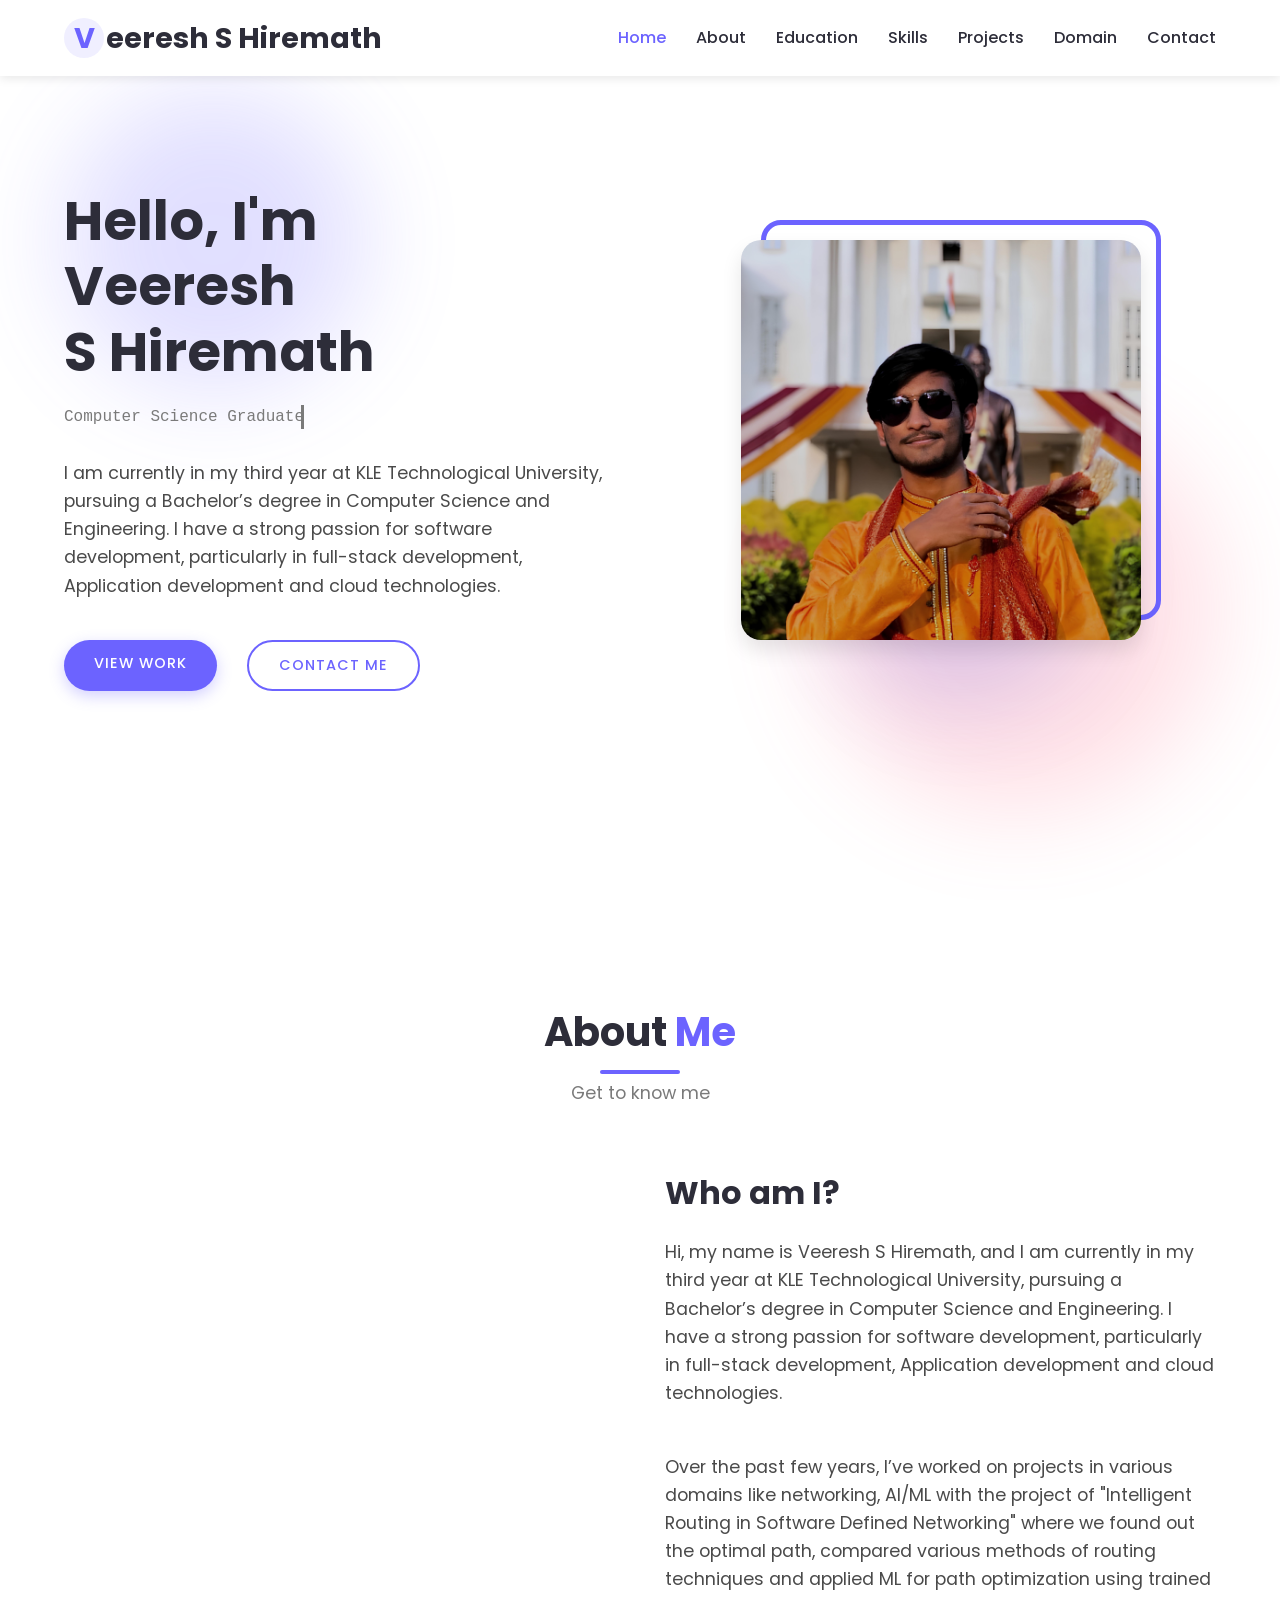
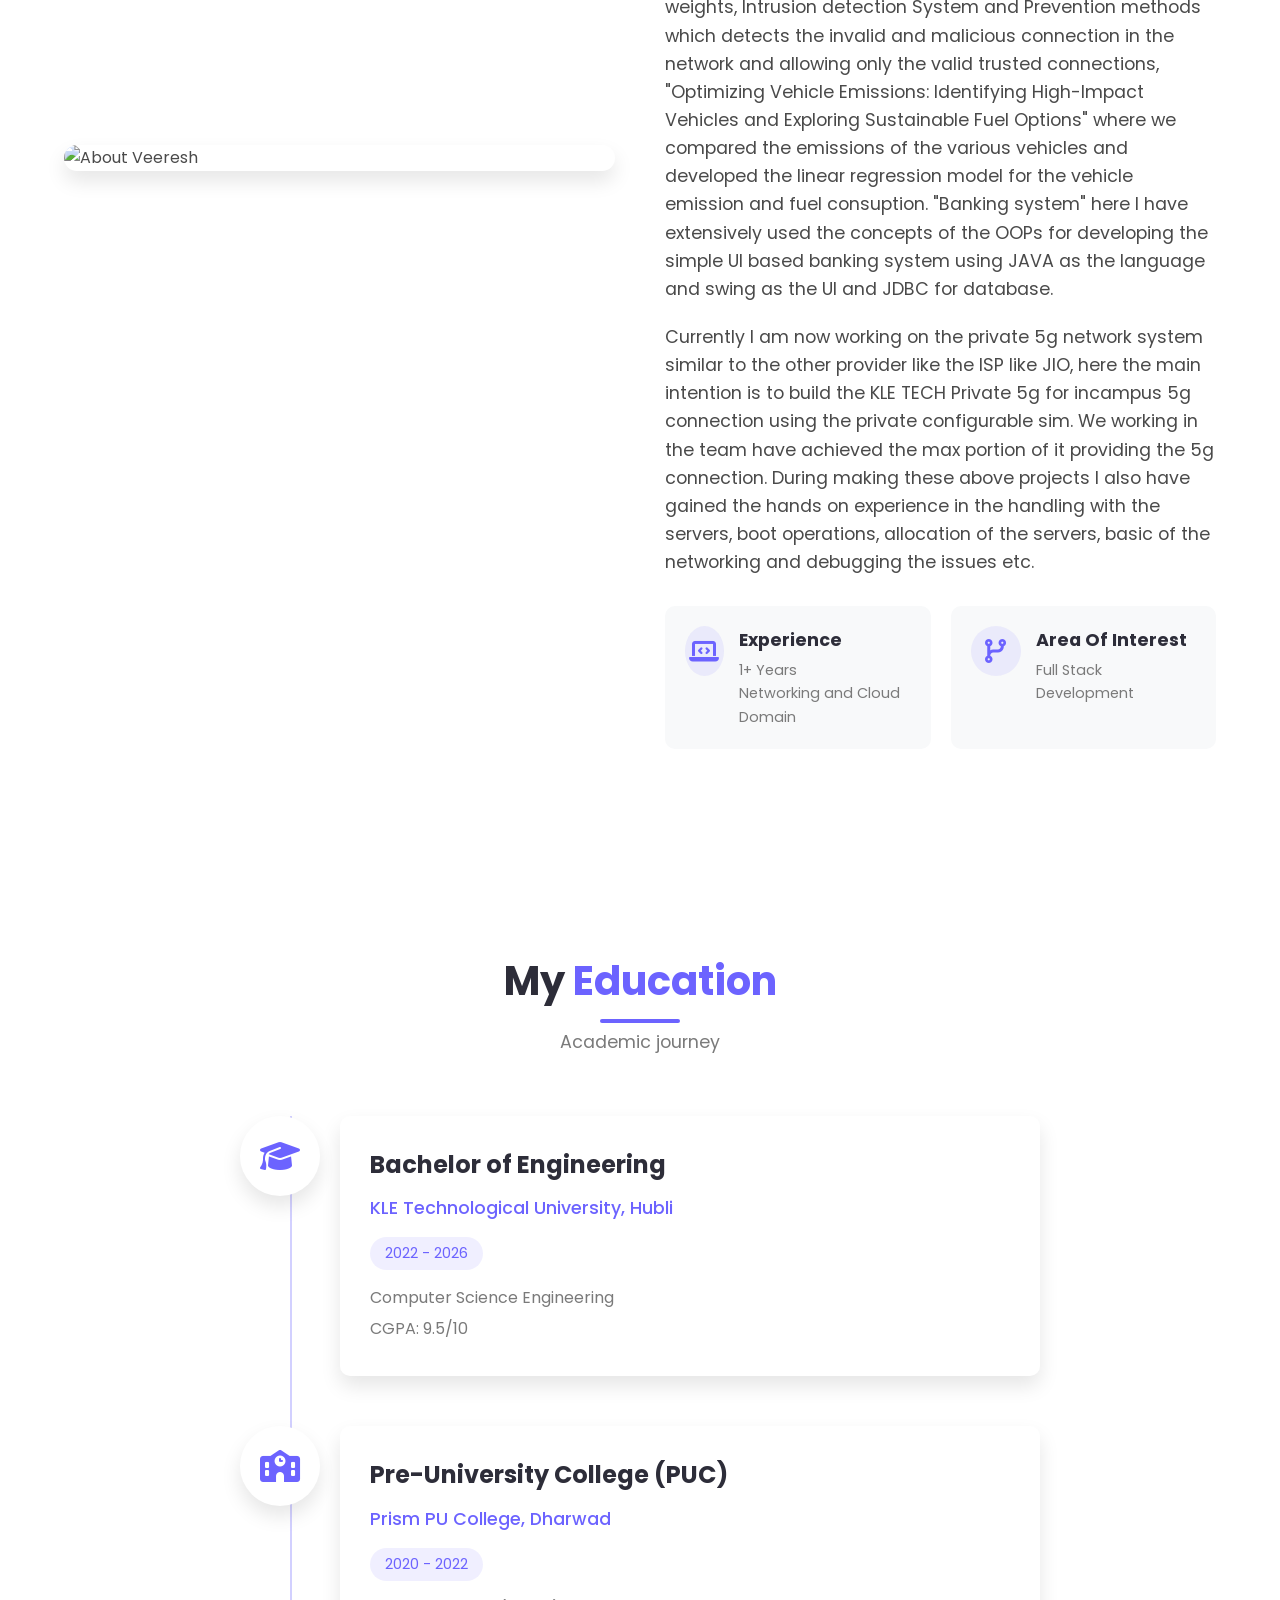
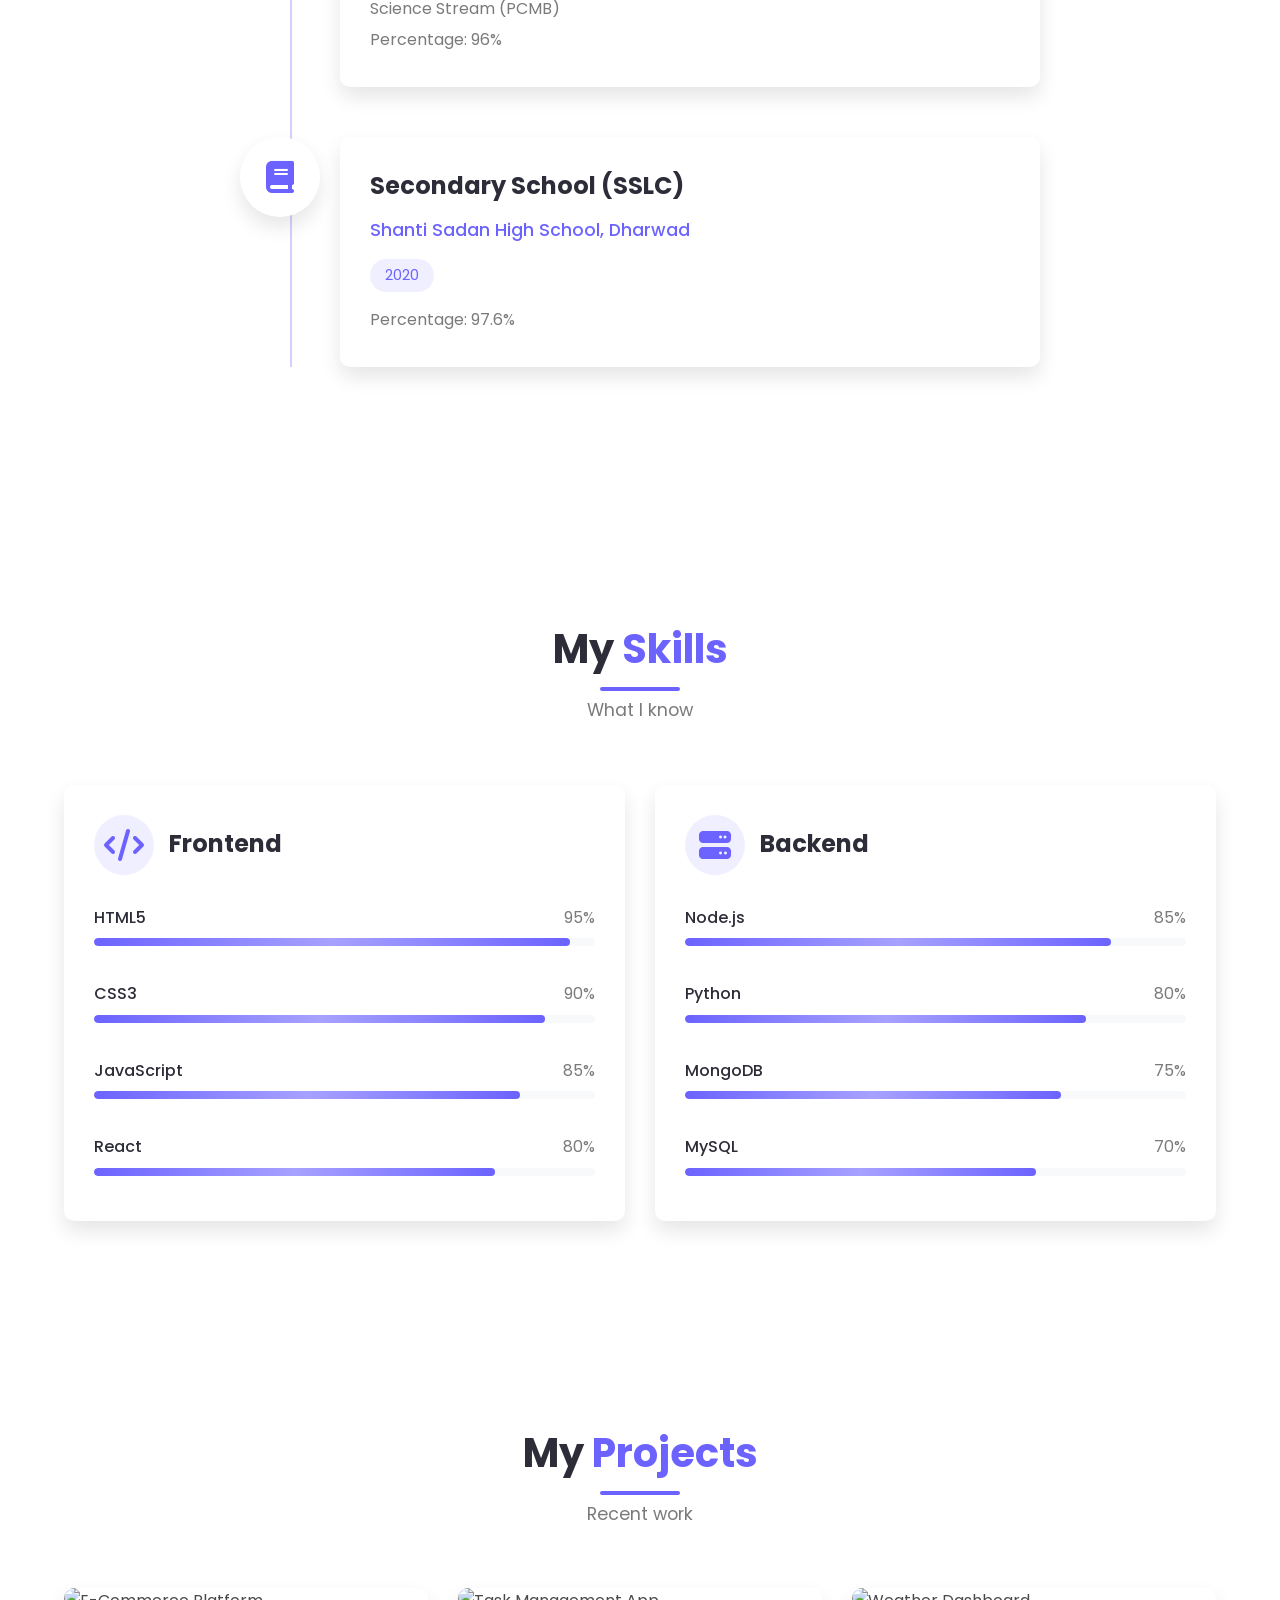
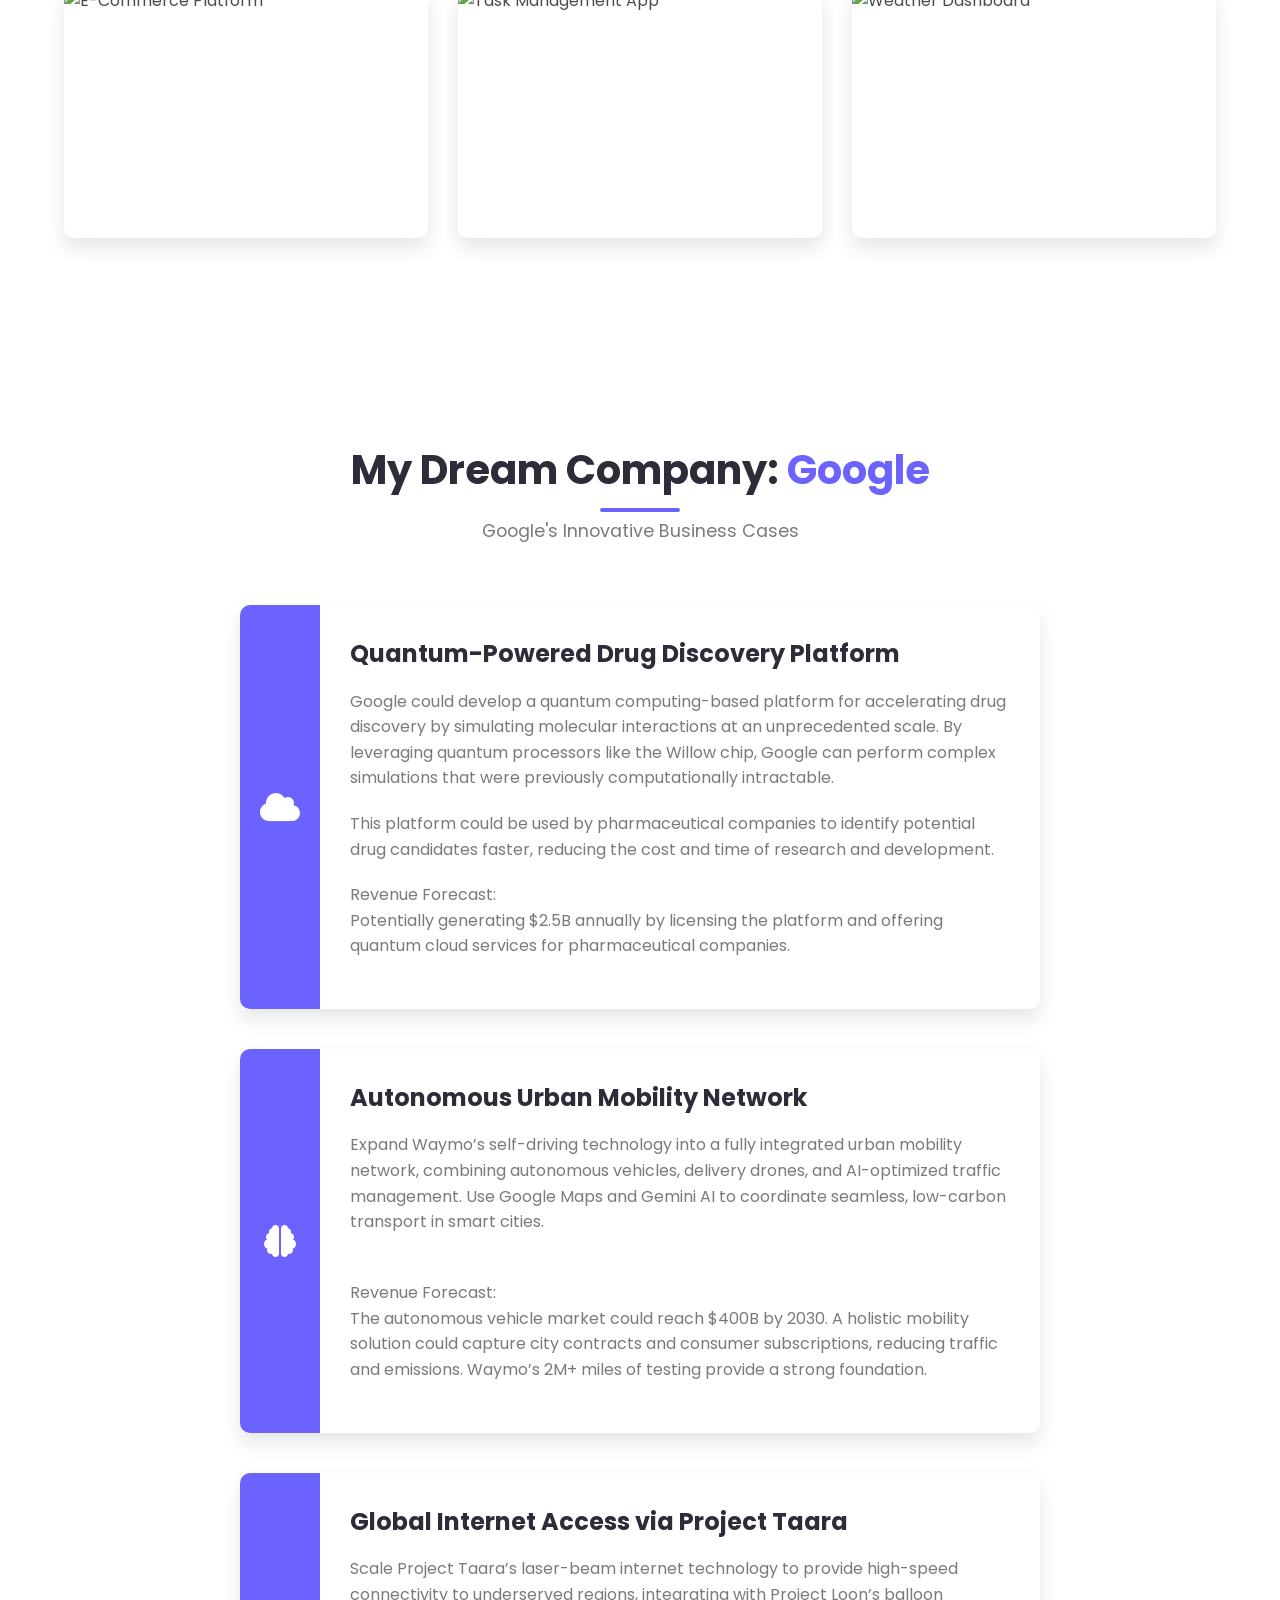
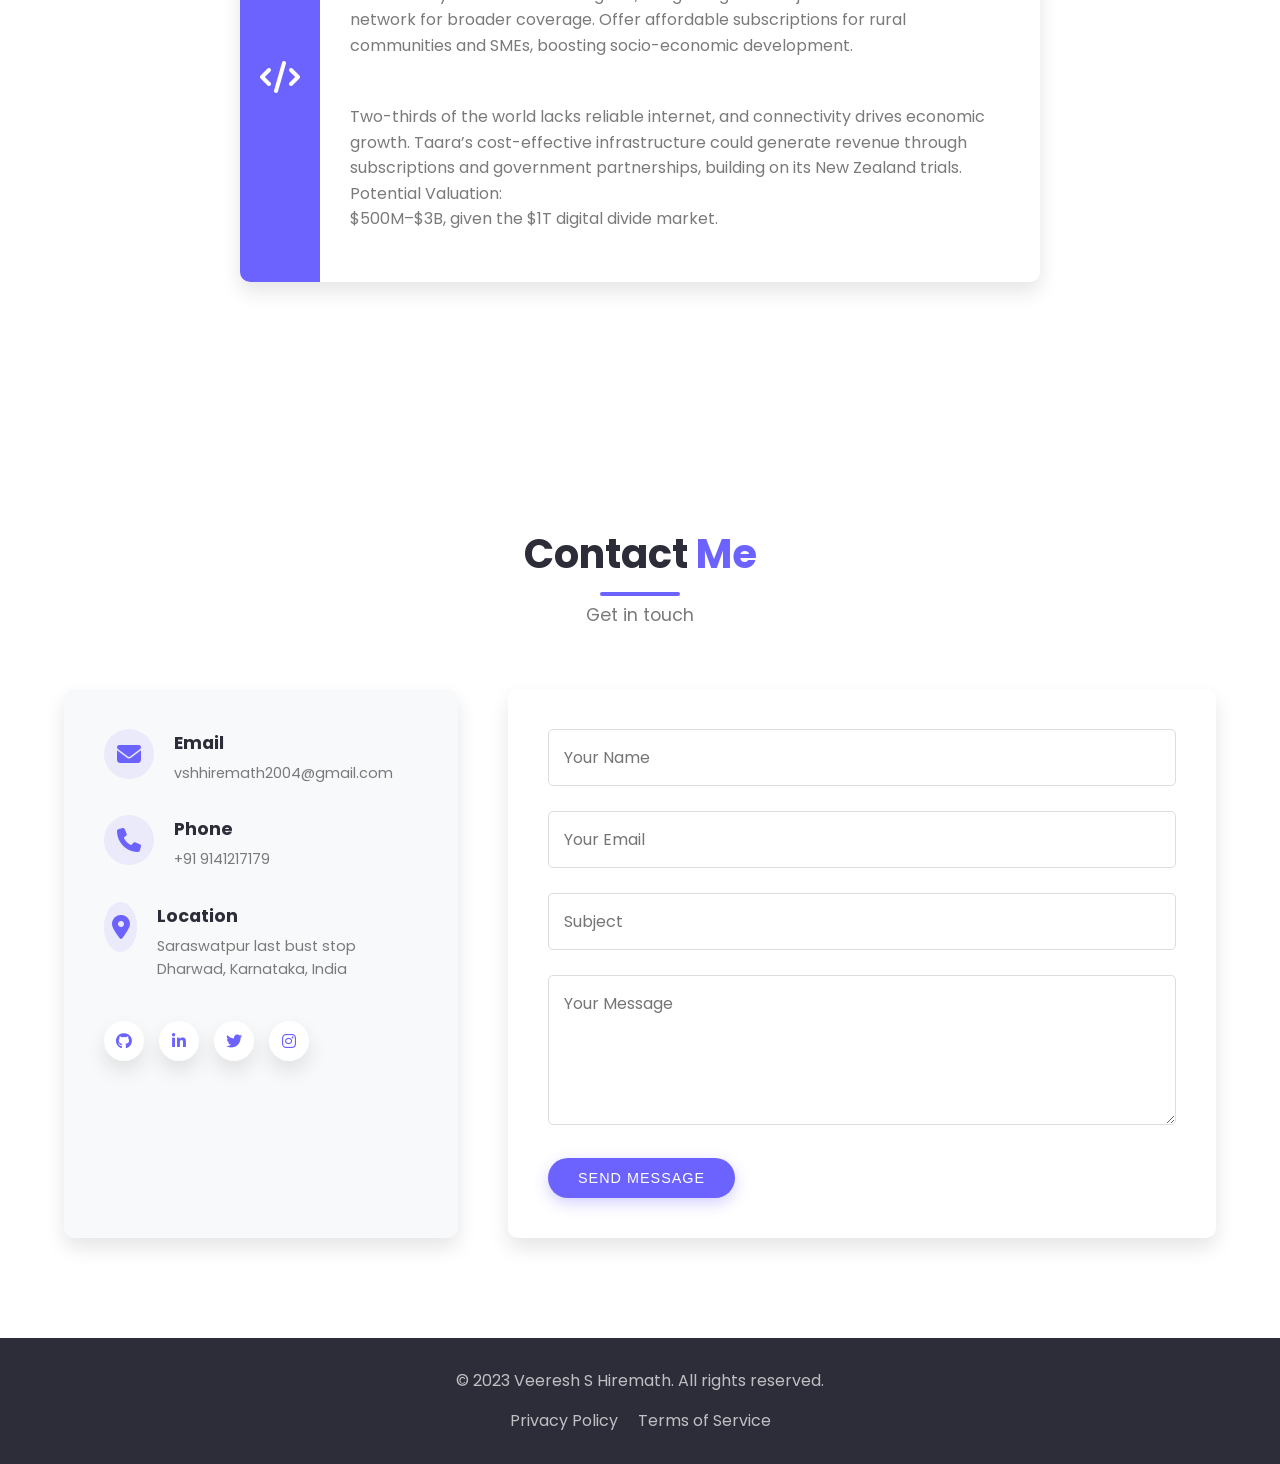
==== commit 9aa262ba: "Update index.html" ====
--- a/index.html
+++ b/index.html
@@ -89,7 +89,7 @@
                 <div class="about-content">
                     <div class="about-image">
                         <div class="image-container">
-                            <img src="/4x edited.PNG" alt="About Veeresh">
+                            <img src="https://github.com/Veeresh464/portfolio.github.io/blob/main/4x%20edited.PNG?raw=true" alt="About Veeresh">
                         </div>
                     </div>
                     <div class="about-text">
--- a/style.css
+++ b/style.css
@@ -438,7 +438,7 @@
 
 .about-text p {
     margin-bottom: 20px;
-    color: var(--text-light);
+    color: var(--text-color);
     font-size: 1.1rem;
 }
 
@@ -1219,3 +1219,32 @@
     }
 }
 
+/* text slider */
+.wrapper {
+    height: 1.5rem;
+    /*This part is important for centering*/
+    display: grid;
+    place-items:inherit;
+  }
+  
+  .typing-demo {
+    width: 15rem;
+    animation: typing 3s steps(22), blink .58s step-end infinite alternate;
+    white-space: nowrap;
+    overflow: hidden;
+    border-right: 3px solid;
+    font-family: monospace;
+    font-size: 1rem;
+  }
+  
+  @keyframes typing {
+    from {
+      width: 0
+    }
+  }
+      
+  @keyframes blink {
+    50% {
+      border-color: transparent
+    }
+  }
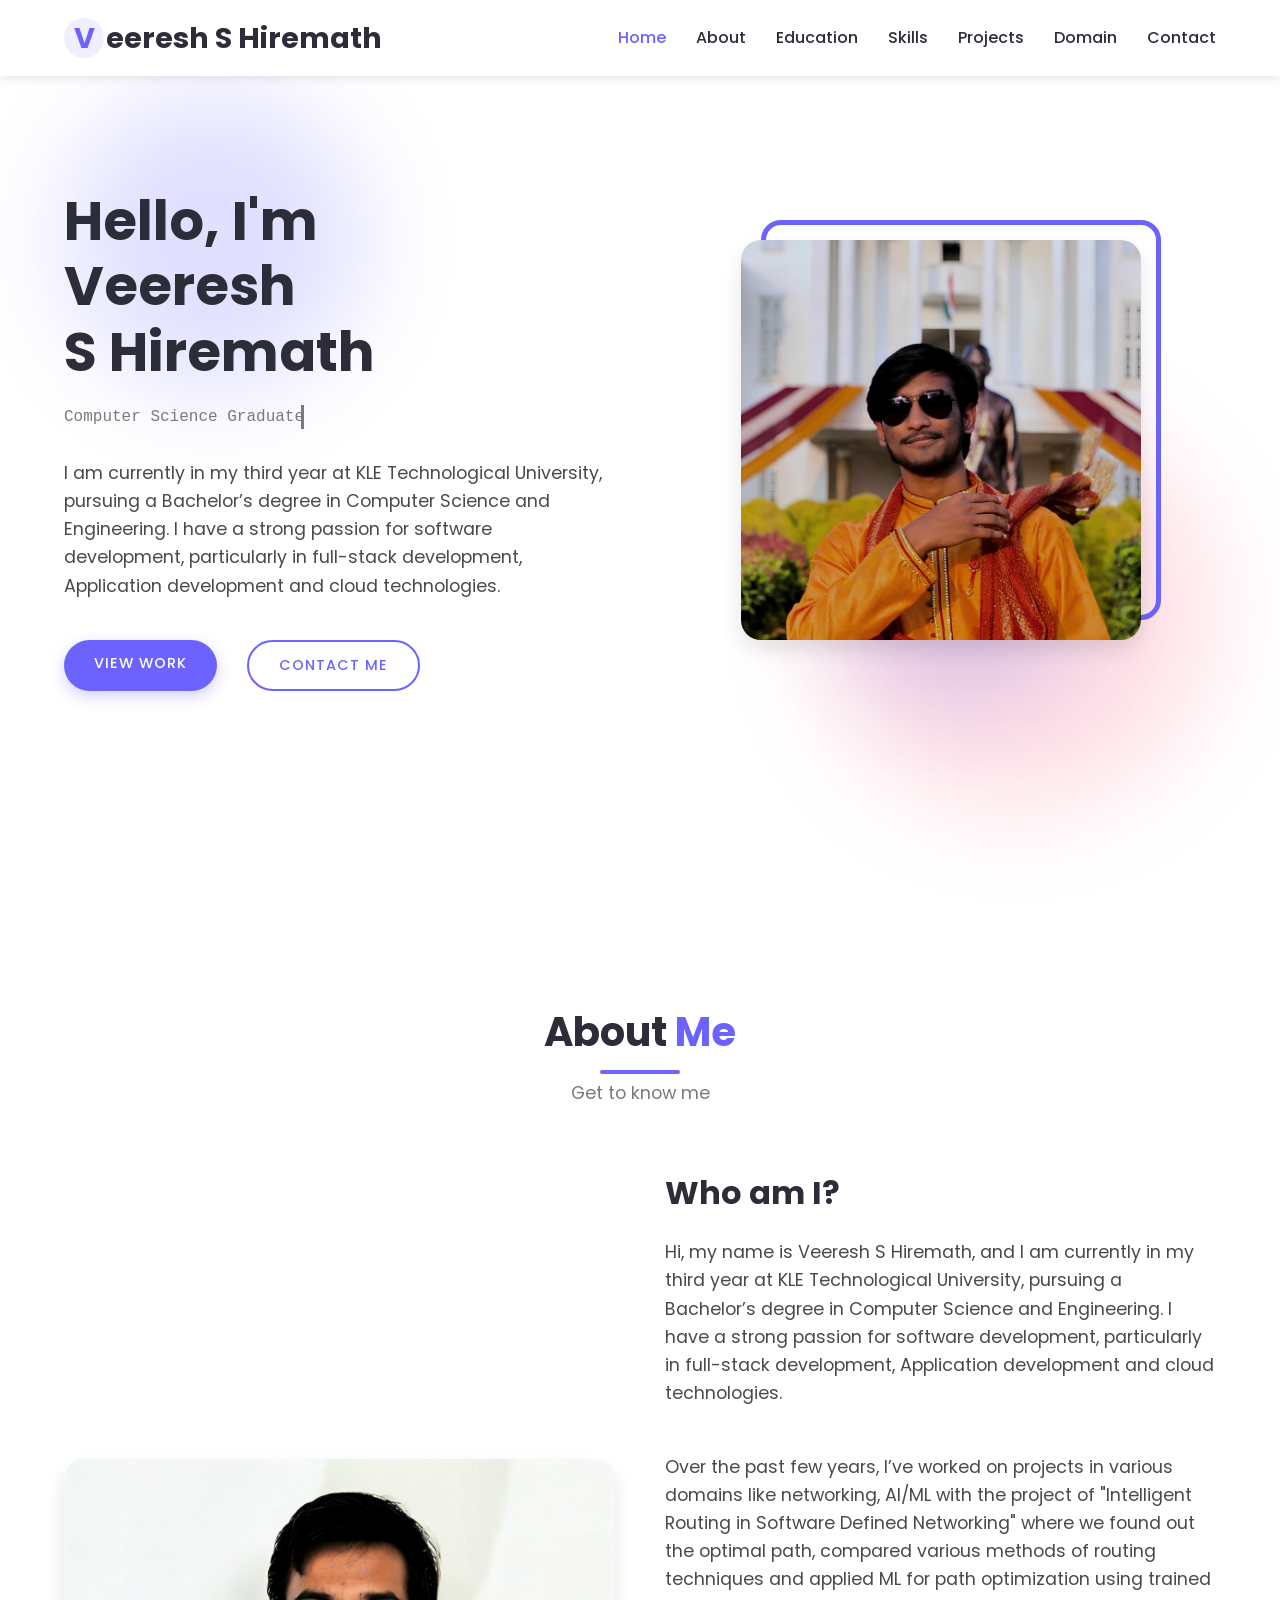
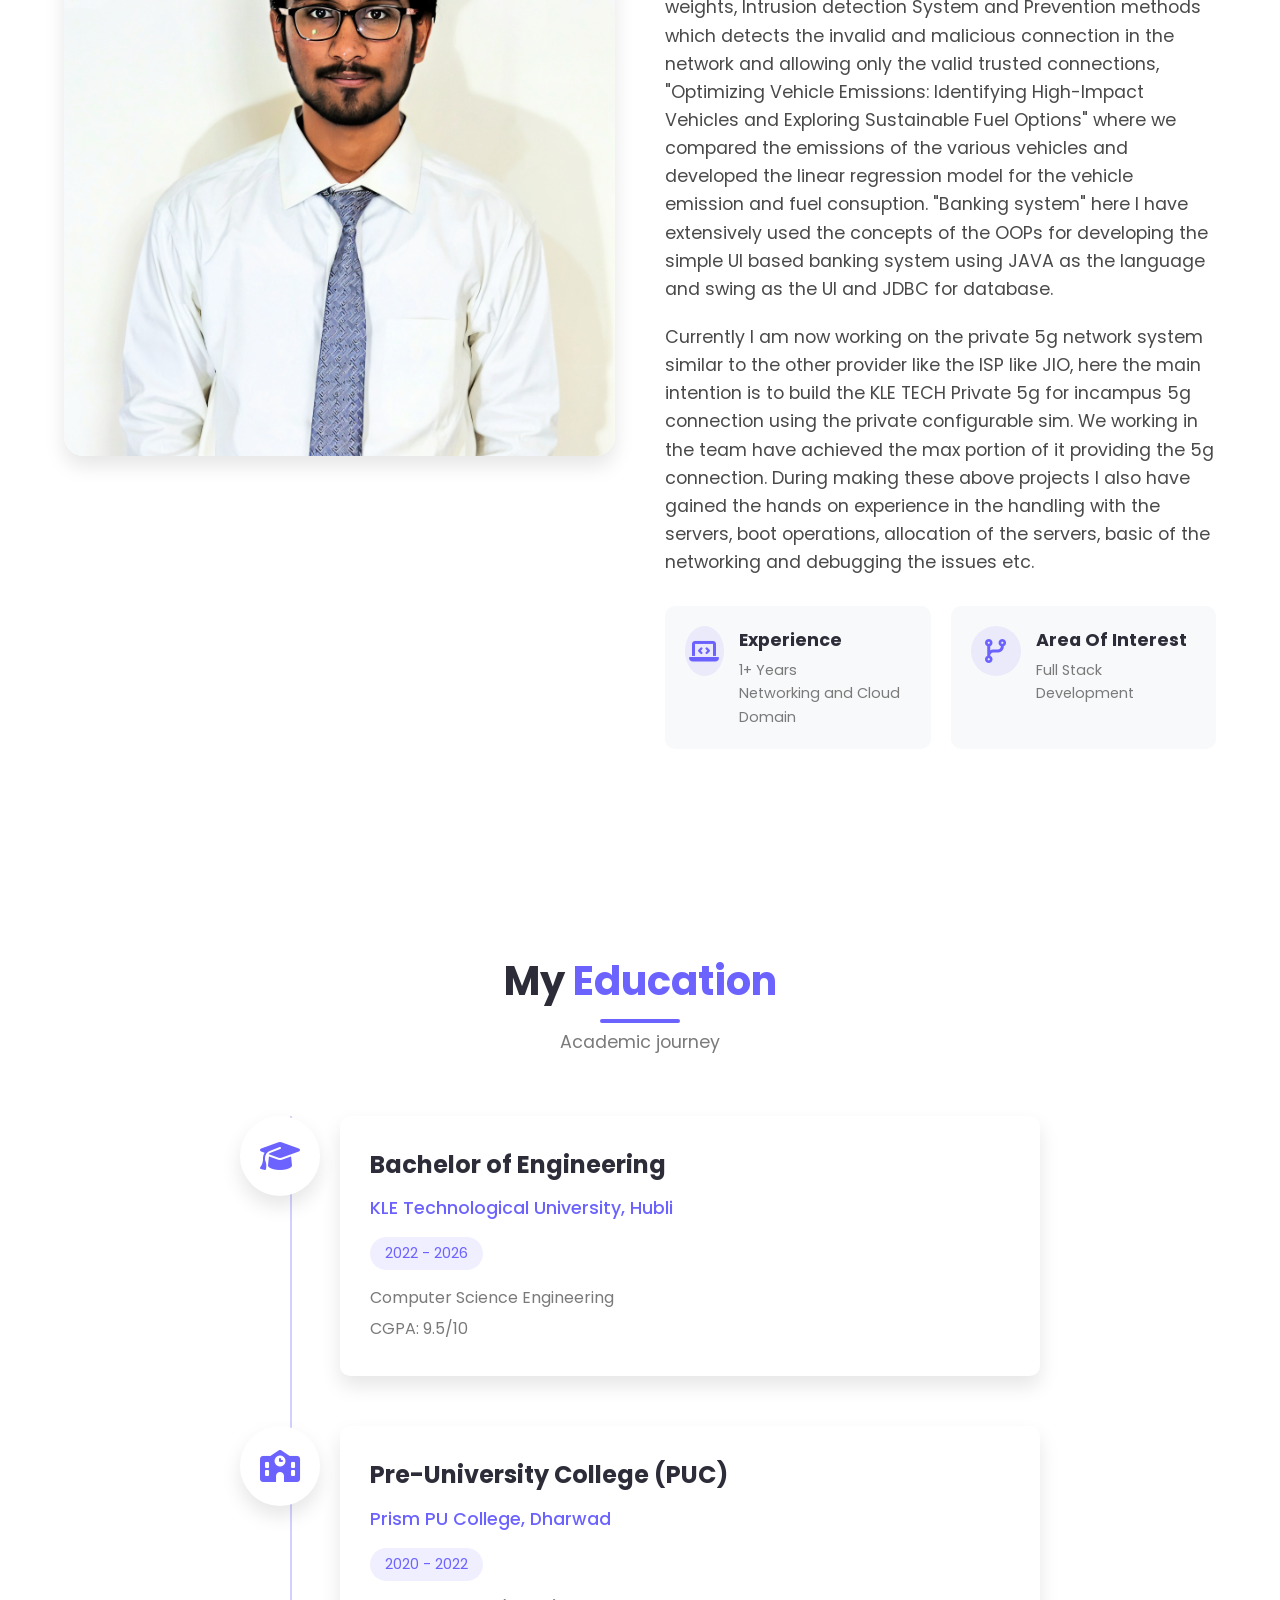
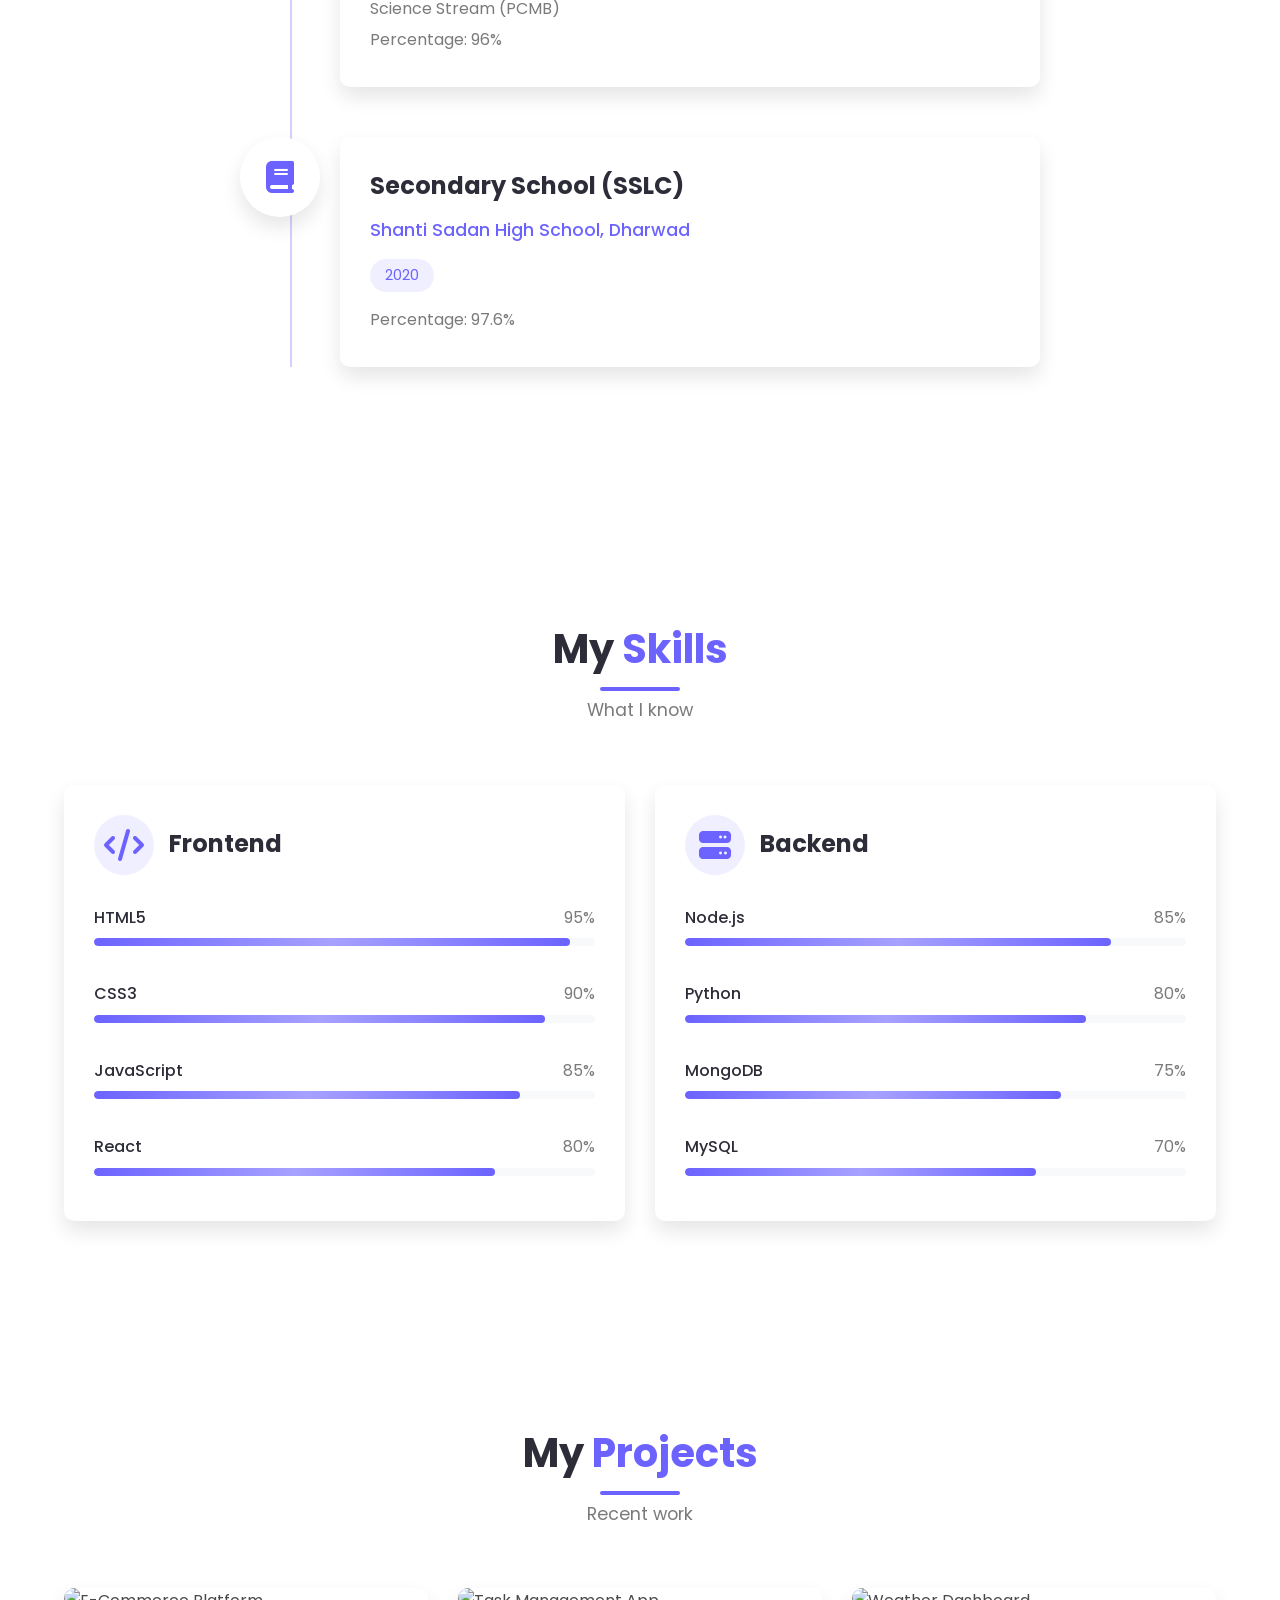
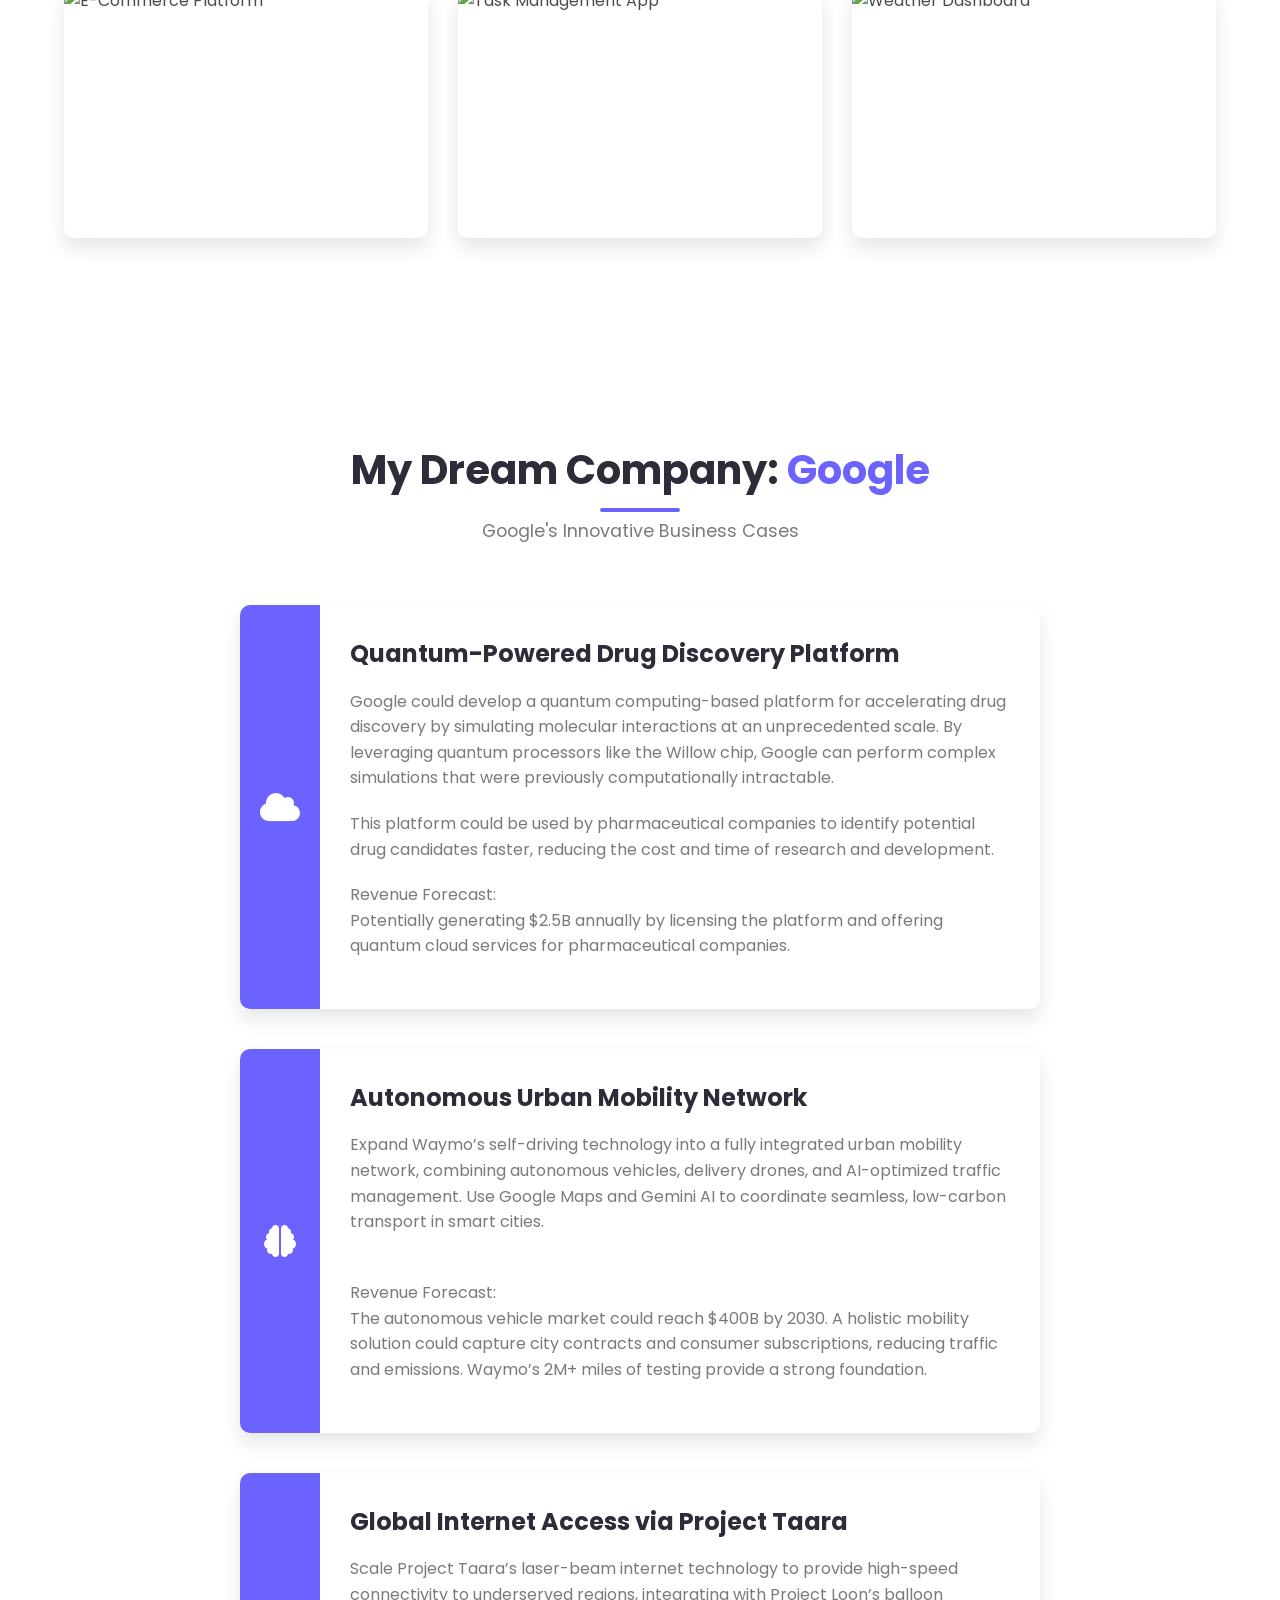
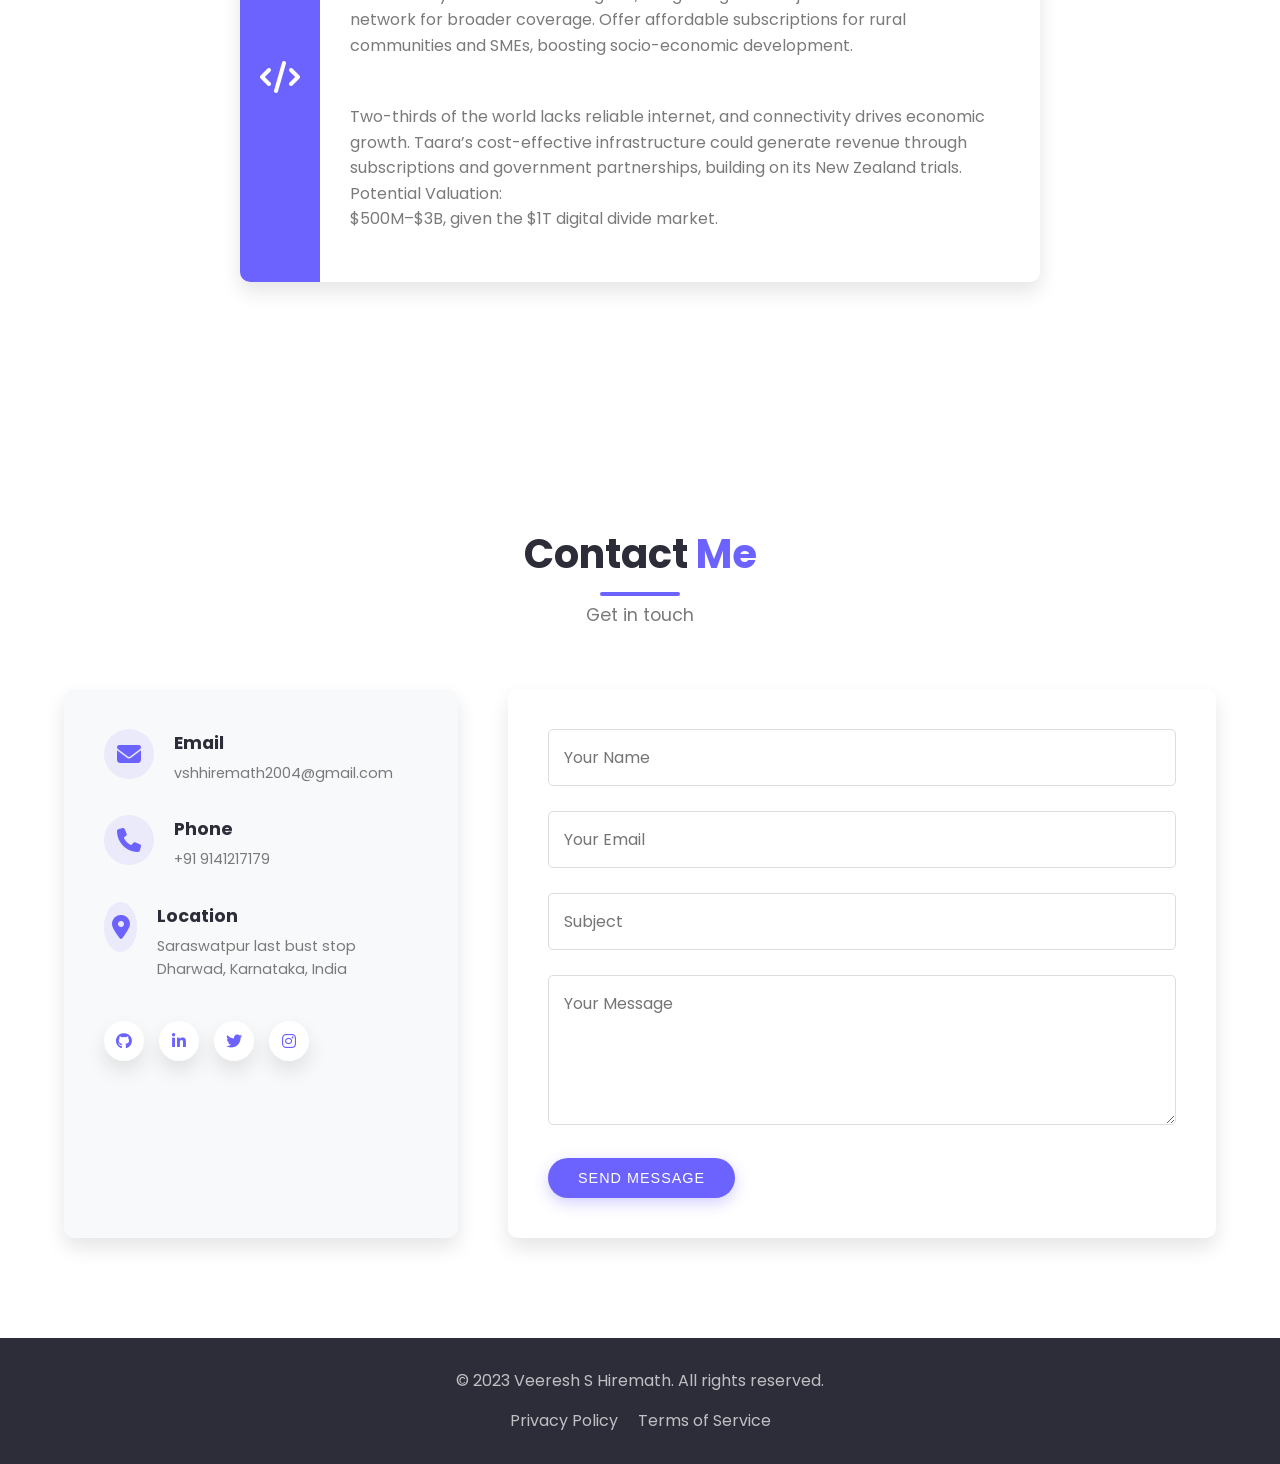
==== commit dde74d2d: "Update index.html" ====
--- a/index.html
+++ b/index.html
@@ -72,7 +72,7 @@
                 </div>
                 <div class="hero-image">
                     <div class="image-wrapper">
-                        <img src="/edited_ehnanced.jpg" alt="Veeresh" class="profile-img">
+                        <img src="edited_ehnanced.jpg" alt="Veeresh" class="profile-img">
                         <div class="image-border"></div>
                     </div>
                 </div>
@@ -89,7 +89,7 @@
                 <div class="about-content">
                     <div class="about-image">
                         <div class="image-container">
-                            <img src="https://github.com/Veeresh464/portfolio.github.io/blob/main/4x%20edited.PNG?raw=true" alt="About Veeresh">
+                            <img src="4x edited.PNG" alt="About Veeresh">
                         </div>
                     </div>
                     <div class="about-text">
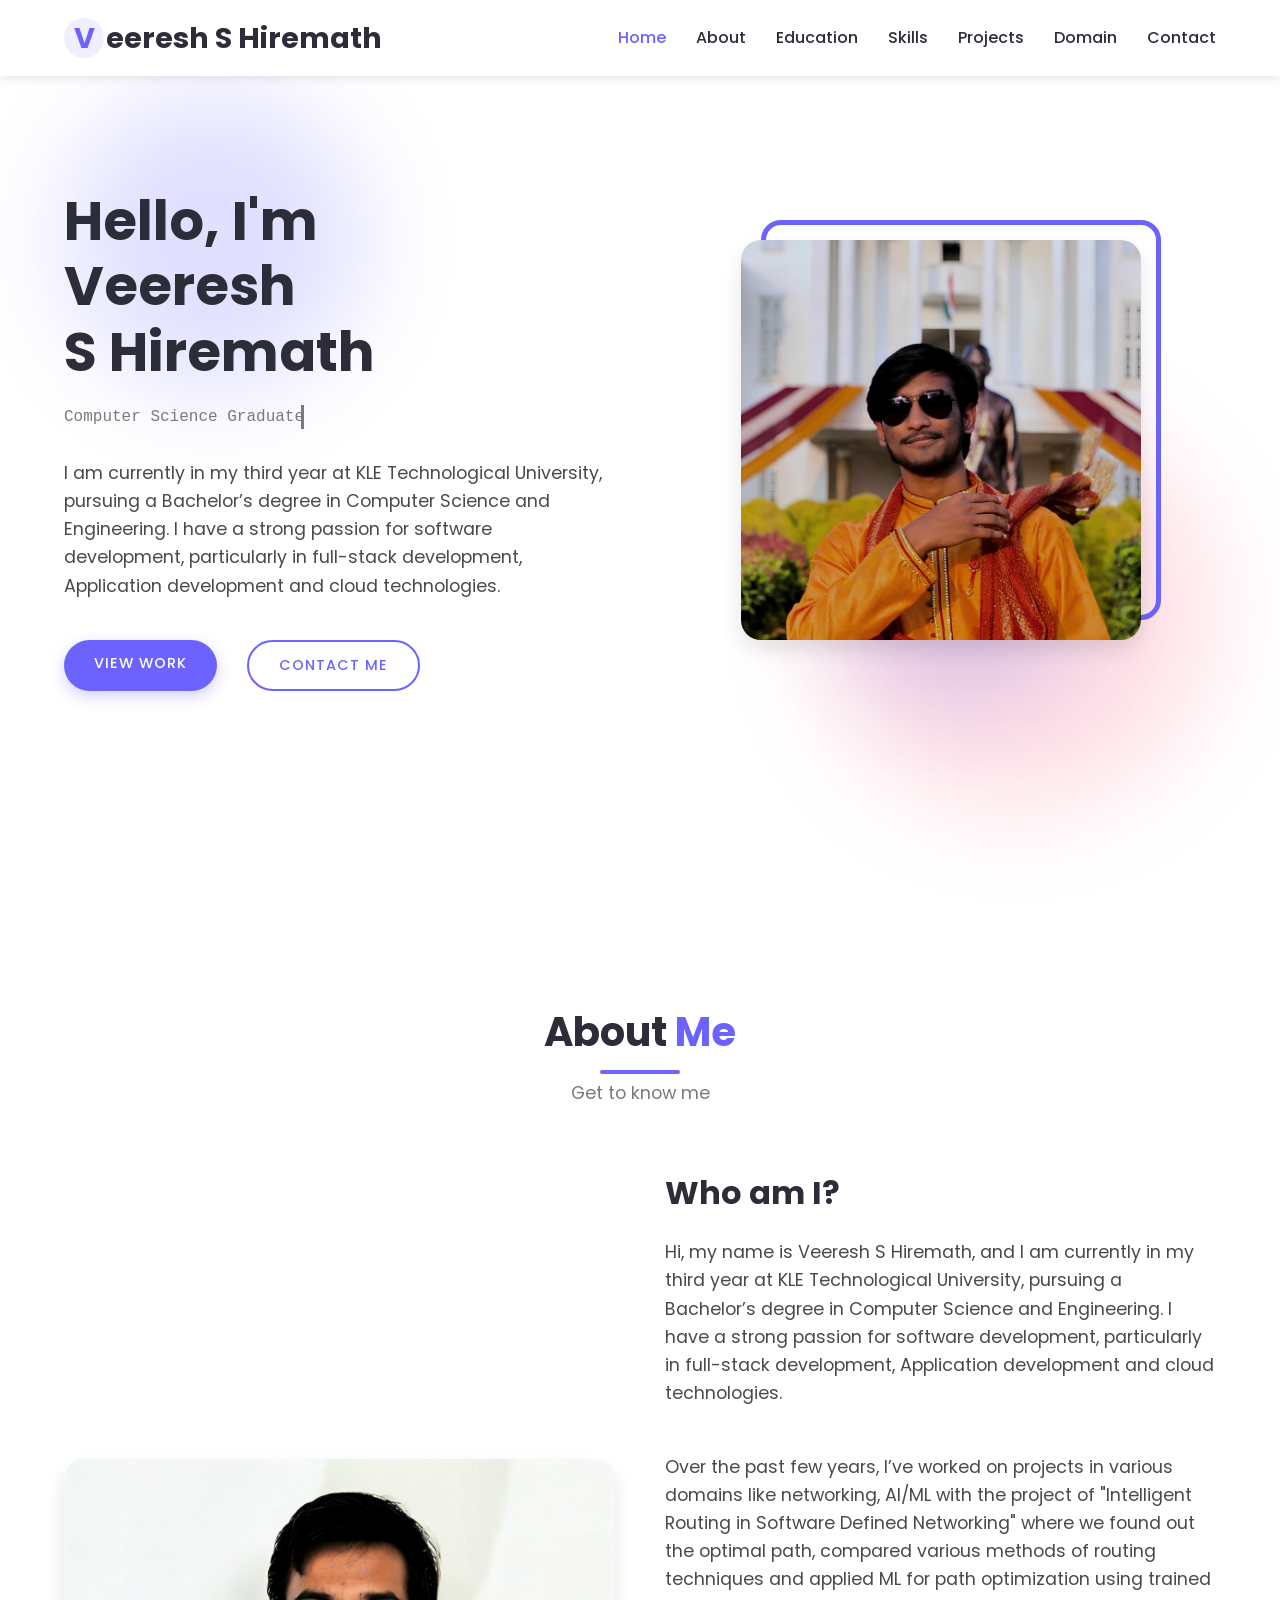
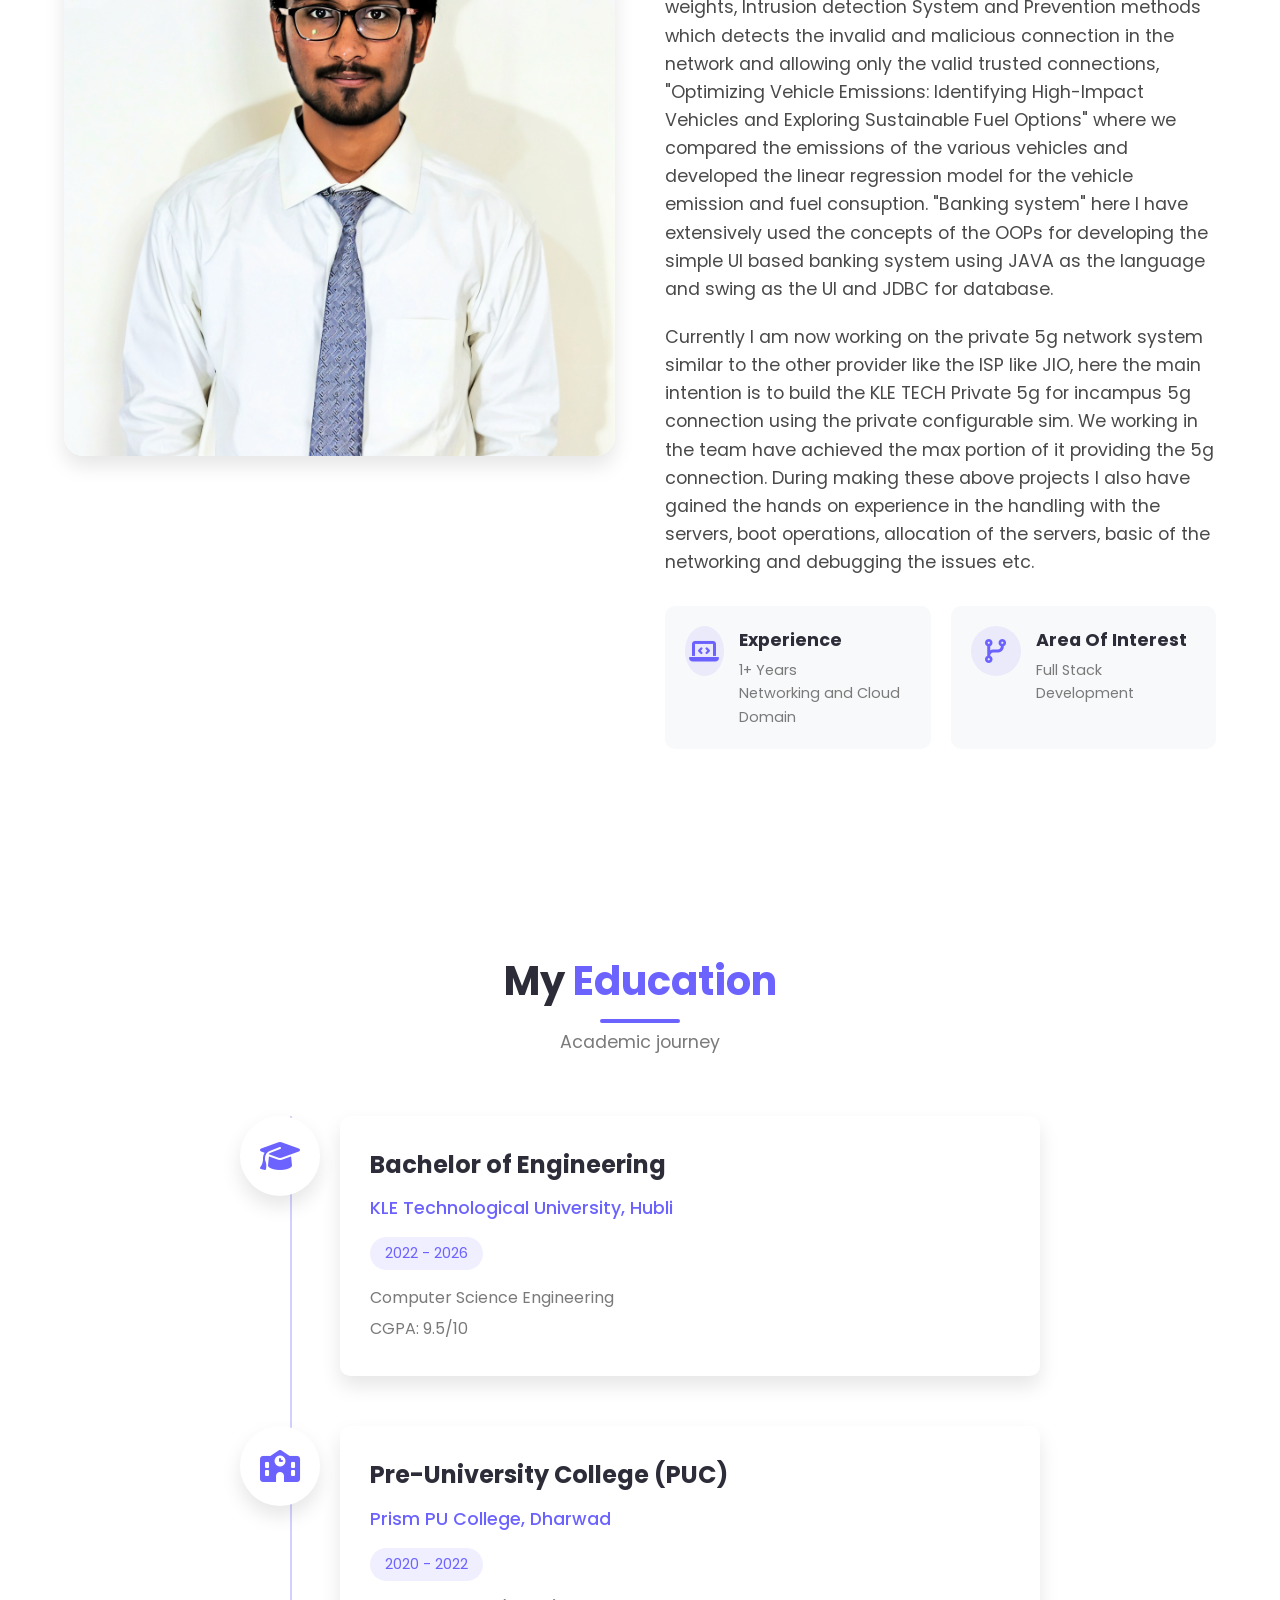
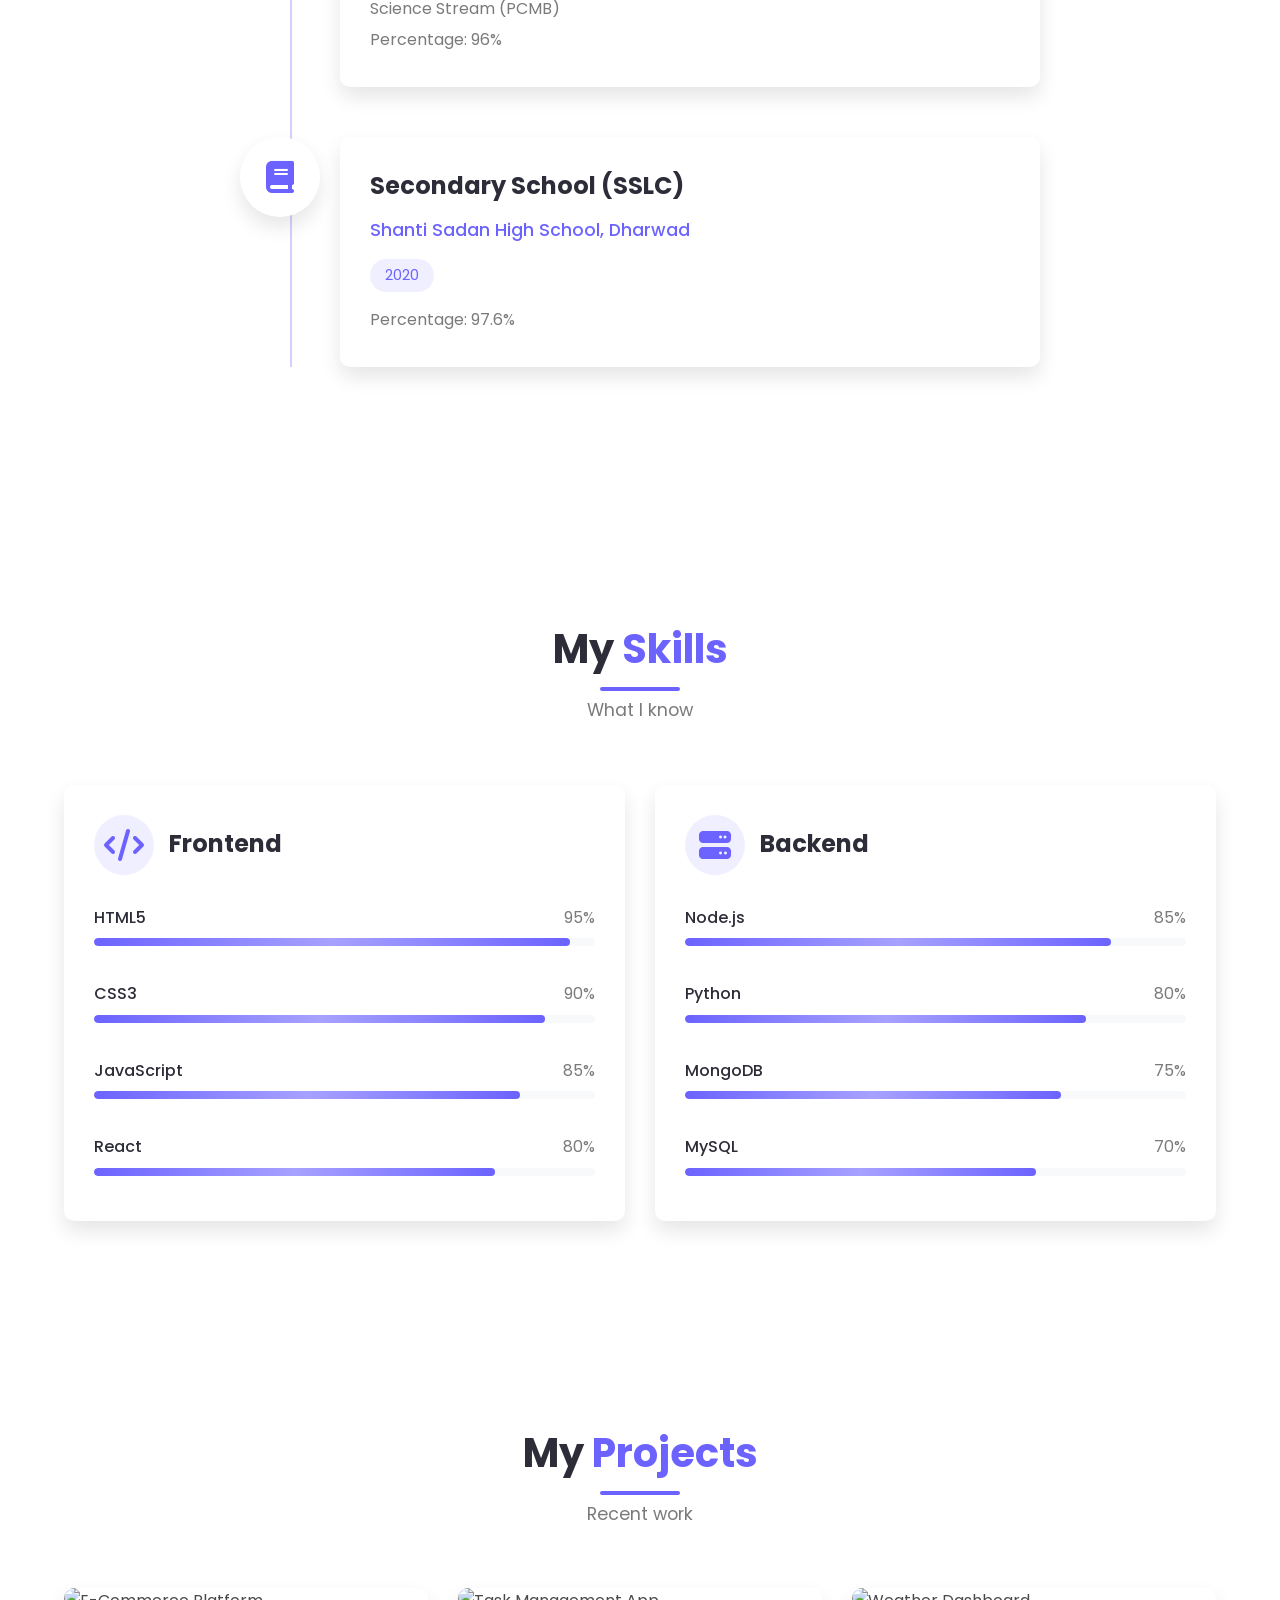
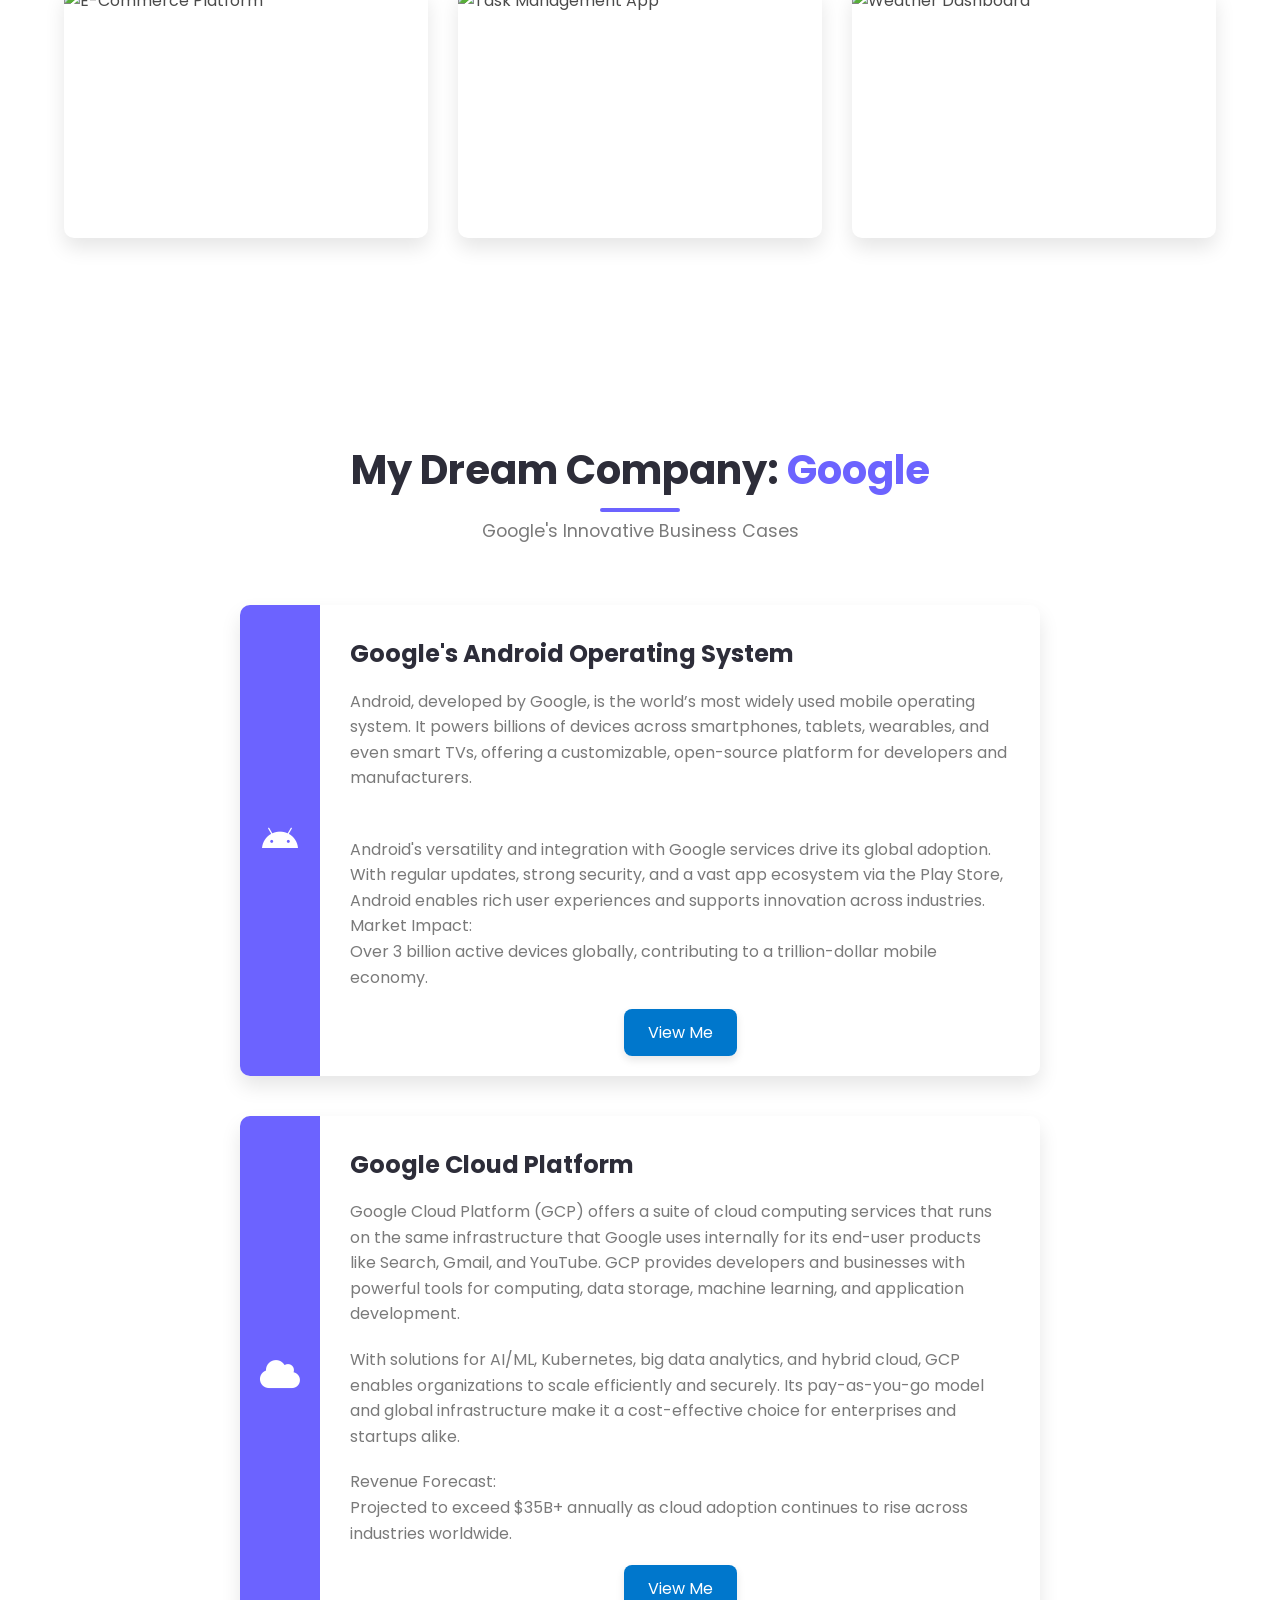
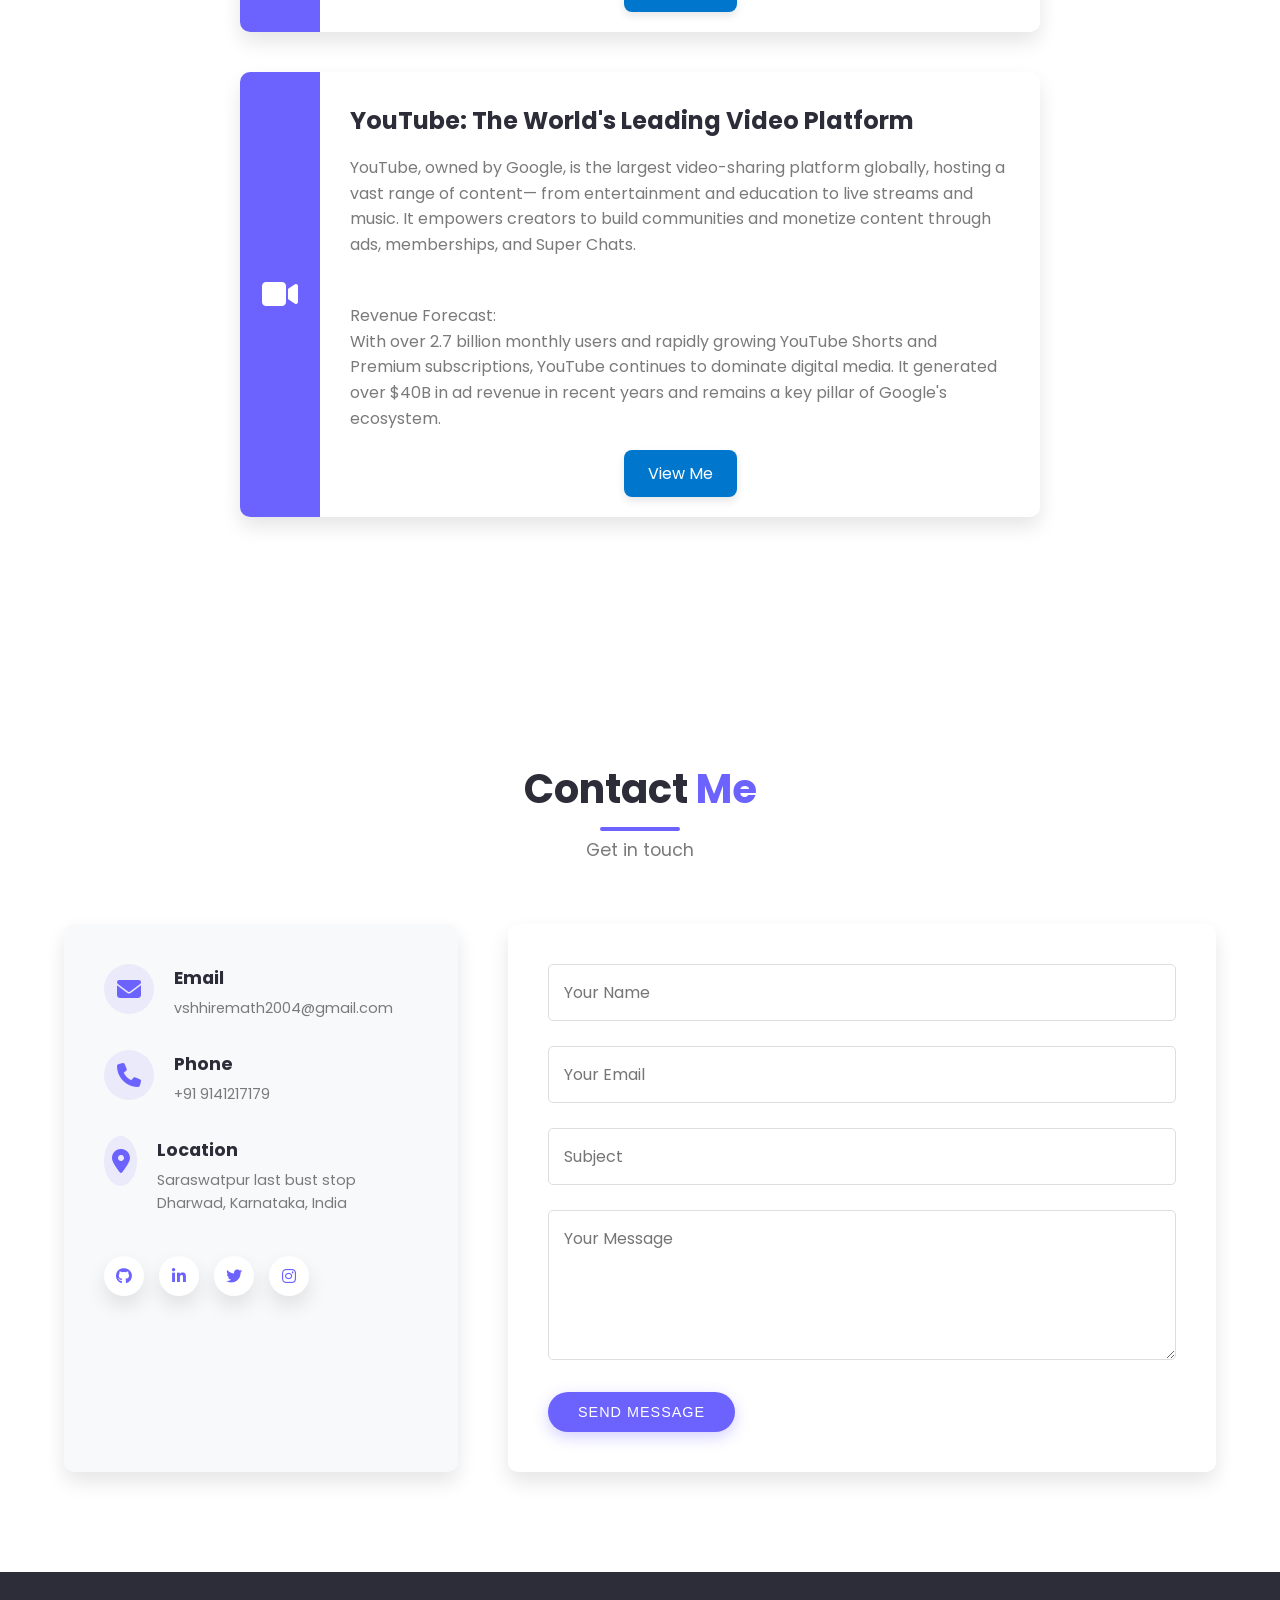
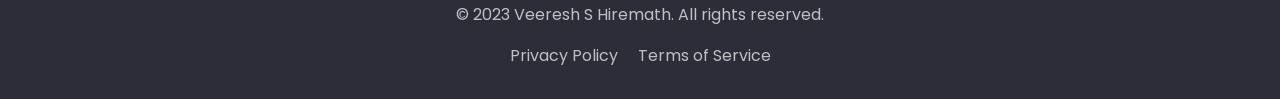
==== commit f74a8ff2: "Initial push: Add updated portfolio with new sections" ====
--- a/index.html
+++ b/index.html
@@ -1,13 +1,16 @@
 <!DOCTYPE html>
 <html lang="en">
+
 <head>
     <meta charset="UTF-8">
     <meta name="viewport" content="width=device-width, initial-scale=1.0">
     <title>Veeresh S Hiremath | Portfolio</title>
     <link rel="stylesheet" href="https://cdnjs.cloudflare.com/ajax/libs/font-awesome/6.4.0/css/all.min.css">
-    <link href="https://fonts.googleapis.com/css2?family=Poppins:wght@300;400;500;600;700&display=swap" rel="stylesheet">
+    <link href="https://fonts.googleapis.com/css2?family=Poppins:wght@300;400;500;600;700&display=swap"
+        rel="stylesheet">
     <link rel="stylesheet" href="style.css">
 </head>
+
 <body>
     <!-- Animated Background Elements -->
     <div class="bg-elements">
@@ -57,12 +60,15 @@
                     <h2 class="hero-subtitle">
                         <div class="wrapper">
                             <div class="typing-demo">
-                              Computer Science Graduate.
+                                Computer Science Graduate.
                             </div>
                         </div>
                     </h2>
 
-                    <p class="hero-text">I am currently in my third year at KLE Technological University, pursuing a Bachelor’s degree in Computer Science and Engineering. I have a strong passion for software development, particularly in full-stack development, Application development and cloud technologies.</p>
+                    <p class="hero-text">I am currently in my third year at KLE Technological University, pursuing a
+                        Bachelor’s degree in Computer Science and Engineering. I have a strong passion for software
+                        development, particularly in full-stack development, Application development and cloud
+                        technologies.</p>
 
                     <p class="hero-text"></p>
                     <div class="hero-buttons">
@@ -72,7 +78,7 @@
                 </div>
                 <div class="hero-image">
                     <div class="image-wrapper">
-                        <img src="edited_ehnanced.jpg" alt="Veeresh" class="profile-img">
+                        <img src="./mainPageContent/edited_ehnanced.jpg" alt="Veeresh" class="profile-img">
                         <div class="image-border"></div>
                     </div>
                 </div>
@@ -89,21 +95,39 @@
                 <div class="about-content">
                     <div class="about-image">
                         <div class="image-container">
-                            <img src="4x edited.PNG" alt="About Veeresh">
+                            <img src="./mainPageContent/4x edited.PNG" alt="About Veeresh">
                         </div>
                     </div>
                     <div class="about-text">
                         <h3 class="about-title">Who am I?</h3>
                         <p>
-                            Hi, my name is Veeresh S Hiremath, and I am currently in my third year at KLE Technological University, pursuing a Bachelor’s degree in Computer Science and Engineering. I have a strong passion for software development, particularly in full-stack development, Application development and cloud technologies.
+                            Hi, my name is Veeresh S Hiremath, and I am currently in my third year at KLE Technological
+                            University, pursuing a Bachelor’s degree in Computer Science and Engineering. I have a
+                            strong passion for software development, particularly in full-stack development, Application
+                            development and cloud technologies.
                         </p>
                         <br>
                         <p>
-                            Over the past few years, I’ve worked on projects in various domains like networking, AI/ML with the project of "Intelligent Routing in Software Defined Networking" where we found out the optimal path, compared various methods of routing techniques and applied ML for path optimization using trained weights, Intrusion detection System and Prevention methods which detects the invalid and malicious connection in the network and allowing only the valid trusted connections, "Optimizing Vehicle Emissions: Identifying High-Impact Vehicles and Exploring Sustainable Fuel Options" where we compared the emissions of the various vehicles and developed the linear regression model for the vehicle emission and fuel consuption. "Banking system" here I have extensively used the concepts of the OOPs for developing the simple UI based banking system using JAVA as the language and swing as the UI and JDBC for database. 
+                            Over the past few years, I’ve worked on projects in various domains like networking, AI/ML
+                            with the project of "Intelligent Routing in Software Defined Networking" where we found out
+                            the optimal path, compared various methods of routing techniques and applied ML for path
+                            optimization using trained weights, Intrusion detection System and Prevention methods which
+                            detects the invalid and malicious connection in the network and allowing only the valid
+                            trusted connections, "Optimizing Vehicle Emissions: Identifying High-Impact Vehicles and
+                            Exploring Sustainable Fuel Options" where we compared the emissions of the various vehicles
+                            and developed the linear regression model for the vehicle emission and fuel consuption.
+                            "Banking system" here I have extensively used the concepts of the OOPs for developing the
+                            simple UI based banking system using JAVA as the language and swing as the UI and JDBC for
+                            database.
                         </p>
 
                         <p>
-                            Currently I am now working on the private 5g network system similar to the other provider like the ISP like JIO, here the main intention is to build the KLE TECH Private 5g for incampus 5g connection using the private configurable sim. We working in the team have achieved the max portion of it providing the 5g connection. During making these above projects I also have gained the hands on experience in the handling with the servers, boot operations, allocation of the servers, basic of the networking and debugging the issues etc. 
+                            Currently I am now working on the private 5g network system similar to the other provider
+                            like the ISP like JIO, here the main intention is to build the KLE TECH Private 5g for
+                            incampus 5g connection using the private configurable sim. We working in the team have
+                            achieved the max portion of it providing the 5g connection. During making these above
+                            projects I also have gained the hands on experience in the handling with the servers, boot
+                            operations, allocation of the servers, basic of the networking and debugging the issues etc.
                         </p>
                         <div class="about-details">
                             <div class="detail-item">
@@ -227,7 +251,7 @@
                             </div>
                         </div>
                     </div>
-                    
+
                     <div class="skill-category">
                         <div class="category-header">
                             <i class="fas fa-server"></i>
@@ -286,7 +310,8 @@
                 <div class="projects-grid">
                     <div class="project-card">
                         <div class="project-image">
-                            <img src="https://images.unsplash.com/photo-1551288049-bebda4e38f71?ixlib=rb-4.0.3&ixid=M3wxMjA3fDB8MHxwaG90by1wYWdlfHx8fGVufDB8fHx8fA%3D%3D&auto=format&fit=crop&w=870&q=80" alt="E-Commerce Platform">
+                            <img src="https://images.unsplash.com/photo-1551288049-bebda4e38f71?ixlib=rb-4.0.3&ixid=M3wxMjA3fDB8MHxwaG90by1wYWdlfHx8fGVufDB8fHx8fA%3D%3D&auto=format&fit=crop&w=870&q=80"
+                                alt="E-Commerce Platform">
                             <div class="project-overlay">
                                 <h3>E-Commerce Platform</h3>
                                 <p>Full-stack e-commerce solution with React & Node.js</p>
@@ -299,7 +324,8 @@
                     </div>
                     <div class="project-card">
                         <div class="project-image">
-                            <img src="https://images.unsplash.com/photo-1467232004584-a241de8bcf5d?ixlib=rb-4.0.3&ixid=M3wxMjA3fDB8MHxwaG90by1wYWdlfHx8fGVufDB8fHx8fA%3D%3D&auto=format&fit=crop&w=869&q=80" alt="Task Management App">
+                            <img src="https://images.unsplash.com/photo-1467232004584-a241de8bcf5d?ixlib=rb-4.0.3&ixid=M3wxMjA3fDB8MHxwaG90by1wYWdlfHx8fGVufDB8fHx8fA%3D%3D&auto=format&fit=crop&w=869&q=80"
+                                alt="Task Management App">
                             <div class="project-overlay">
                                 <h3>Task Management App</h3>
                                 <p>Productivity application with real-time updates</p>
@@ -312,7 +338,8 @@
                     </div>
                     <div class="project-card">
                         <div class="project-image">
-                            <img src="https://images.unsplash.com/photo-1534972195531-d756b9bfa9f2?ixlib=rb-4.0.3&ixid=M3wxMjA3fDB8MHxwaG90by1wYWdlfHx8fGVufDB8fHx8fA%3D%3D&auto=format&fit=crop&w=870&q=80" alt="Weather Dashboard">
+                            <img src="https://images.unsplash.com/photo-1534972195531-d756b9bfa9f2?ixlib=rb-4.0.3&ixid=M3wxMjA3fDB8MHxwaG90by1wYWdlfHx8fGVufDB8fHx8fA%3D%3D&auto=format&fit=crop&w=870&q=80"
+                                alt="Weather Dashboard">
                             <div class="project-overlay">
                                 <h3>Weather Dashboard</h3>
                                 <p>Real-time weather data visualization</p>
@@ -335,79 +362,101 @@
                     <div class="section-subtitle">Google's Innovative Business Cases</div>
                 </div>
                 <div class="domain-container">
+
+                    <div class="domain-item">
+                        <div class="domain-icon">
+                            <i class="fab fa-android"></i>
+                        </div>
+                        <div class="domain-content">
+                            <h3>Google's Android Operating System</h3>
+                            <p>Android, developed by Google, is the world’s most widely used mobile operating system. It
+                                powers billions of devices across smartphones, tablets, wearables, and even smart TVs,
+                                offering a customizable, open-source platform for developers and manufacturers.</p>
+                            <br>
+                            <p>
+                                Android's versatility and integration with Google services drive its global adoption.
+                                With regular updates, strong security, and a vast app ecosystem via the Play Store,
+                                Android enables rich user experiences and supports innovation across industries.
+                                <br>
+                                Market Impact: <br>Over 3 billion active devices globally, contributing to a
+                                trillion-dollar mobile economy.
+                            </p>
+                            <div style="text-align: center; margin-top: 30px;">
+                                <a class="btn-link" href="./Google Android/p2/index.html" target="_blank">
+                                    View Me
+                                </a>
+                            </div>
+                        </div>
+                    </div>
+
                     <div class="domain-item">
                         <div class="domain-icon">
                             <i class="fas fa-cloud"></i>
                         </div>
                         <div class="domain-content">
-                            <h3>Quantum-Powered Drug Discovery Platform</h3>
+                            <h3>Google Cloud Platform</h3>
                             <p>
-                                Google could develop a quantum computing-based platform for accelerating drug discovery by simulating molecular interactions at an unprecedented scale. By leveraging quantum processors like the Willow chip, Google can perform complex simulations that were previously computationally intractable.
+                                Google Cloud Platform (GCP) offers a suite of cloud computing services that runs on the
+                                same infrastructure
+                                that Google uses internally for its end-user products like Search, Gmail, and YouTube.
+                                GCP provides
+                                developers and businesses with powerful tools for computing, data storage, machine
+                                learning, and
+                                application development.
                             </p>
-                            <p>  
-                                This platform could be used by pharmaceutical companies to identify potential drug candidates faster, reducing the cost and time of research and development.
+                            <p>
+                                With solutions for AI/ML, Kubernetes, big data analytics, and hybrid cloud, GCP enables
+                                organizations to
+                                scale efficiently and securely. Its pay-as-you-go model and global infrastructure make
+                                it a cost-effective
+                                choice for enterprises and startups alike.
                             </p>
-
                             <p>
                                 Revenue Forecast: <br>
-                                Potentially generating $2.5B annually by licensing the platform and offering quantum cloud services for pharmaceutical companies.
-
-
+                                Projected to exceed $35B+ annually as cloud adoption continues to rise across industries
+                                worldwide.
                             </p>
-
-                            <!-- <div class="domain-skills">
-                                <span>AWS</span>
-                                <span>Docker</span>
-                                <span>Kubernetes</span>
-                                <span>CI/CD</span>
-                                <span>Microservices</span>
-                            </div> -->
-                        </div>
-                    </div>
+                            <div style="text-align: center; margin-top: 30px;">
+                                <a class="btn-link" href="./openstack/proj5/index.html" target="_blank">
+                                    View Me
+                                </a>
+                            </div>
+                        </div>
+                    </div>
+
+
+
                     <div class="domain-item">
                         <div class="domain-icon">
-                            <i class="fas fa-brain"></i>
+                            <i class="fas fa-video"></i>
                         </div>
                         <div class="domain-content">
-                            <h3>Autonomous Urban Mobility Network</h3>
-                            <p>Expand Waymo’s self-driving technology into a fully integrated urban mobility network, combining autonomous vehicles, delivery drones, and AI-optimized traffic management. Use Google Maps and Gemini AI to coordinate seamless, low-carbon transport in smart cities.</p>
+                            <h3>YouTube: The World's Leading Video Platform</h3>
+                            <p>
+                                YouTube, owned by Google, is the largest video-sharing platform globally, hosting a vast
+                                range of content—
+                                from entertainment and education to live streams and music. It empowers creators to
+                                build communities and
+                                monetize content through ads, memberships, and Super Chats.
+                            </p>
                             <br>
                             <p>
-                                Revenue Forecast: 
+                                Revenue Forecast:
                                 <br>
-                                The autonomous vehicle market could reach $400B by 2030. A holistic mobility solution could capture city contracts and consumer subscriptions, reducing traffic and emissions. Waymo’s 2M+ miles of testing provide a strong foundation.
+                                With over 2.7 billion monthly users and rapidly growing YouTube Shorts and Premium
+                                subscriptions,
+                                YouTube continues to dominate digital media. It generated over $40B in ad revenue in
+                                recent years and remains
+                                a key pillar of Google's ecosystem.
                             </p>
-                            <!-- <div class="domain-skills">
-                                <span>Machine Learning</span>
-                                <span>Deep Learning</span>
-                                <span>NLP</span>
-                                <span>Computer Vision</span>
-                                <span>TensorFlow</span>
-                            </div> -->
-                        </div>
-                    </div>
-                    <div class="domain-item">
-                        <div class="domain-icon">
-                            <i class="fas fa-code"></i>
-                        </div>
-                        <div class="domain-content">
-                            <h3>Global Internet Access via Project Taara</h3>
-                            <p>Scale Project Taara’s laser-beam internet technology to provide high-speed connectivity to underserved regions, integrating with Project Loon’s balloon network for broader coverage. Offer affordable subscriptions for rural communities and SMEs, boosting socio-economic development.</p>
-                            <br>
-                            <p>
-                                Two-thirds of the world lacks reliable internet, and connectivity drives economic growth. Taara’s cost-effective infrastructure could generate revenue through subscriptions and government partnerships, building on its New Zealand trials.
-                                <br>
-                                Potential Valuation: <br>$500M–$3B, given the $1T digital divide market.
-                            </p>
-                            <!-- <div class="domain-skills">
-                                <span>React</span>
-                                <span>Node.js</span>
-                                <span>MongoDB</span>
-                                <span>REST APIs</span>
-                                <span>GraphQL</span>
-                            </div> -->
-                        </div>
-                    </div>
+                            <div style="text-align: center; margin-top: 30px;">
+                                <a class="btn-link" href="./YT music/proj3/index.html" target="_blank">
+                                    View Me
+                                </a>
+                            </div>
+                        </div>
+                    </div>
+
                 </div>
             </div>
         </section>
@@ -444,7 +493,8 @@
                         </div>
                         <div class="social-links">
                             <a href="https://github.com/Veeresh464"><i class="fab fa-github"></i></a>
-                            <a href="https://www.linkedin.com/in/veeresh-s-hiremath-a01108254/"><i class="fab fa-linkedin-in"></i></a>
+                            <a href="https://www.linkedin.com/in/veeresh-s-hiremath-a01108254/"><i
+                                    class="fab fa-linkedin-in"></i></a>
                             <a href="https://x.com/veeresh464"><i class="fab fa-twitter"></i></a>
                             <a href="https://www.instagram.com/veeresh464/"><i class="fab fa-instagram"></i></a>
                         </div>
@@ -483,4 +533,5 @@
 
     <script src="script.js"></script>
 </body>
-</html>
+
+</html>
--- a/style.css
+++ b/style.css
@@ -182,9 +182,12 @@
 }
 
 @keyframes float {
-    0%, 100% {
+
+    0%,
+    100% {
         transform: translateY(0) rotate(0deg);
     }
+
     50% {
         transform: translateY(-50px) rotate(5deg);
     }
@@ -263,7 +266,7 @@
     transition: var(--transition);
 }
 
-.nav-link:hover::after{
+.nav-link:hover::after {
     width: 100%;
 }
 
@@ -322,10 +325,21 @@
     animation: slideUp 0.8s forwards;
 }
 
-.title-word-1 { animation-delay: 0.1s; }
-.title-word-2 { animation-delay: 0.3s; }
-.title-word-3 { animation-delay: 0.5s; }
-.title-word-4 { animation-delay: 0.7s; }
+.title-word-1 {
+    animation-delay: 0.1s;
+}
+
+.title-word-2 {
+    animation-delay: 0.3s;
+}
+
+.title-word-3 {
+    animation-delay: 0.5s;
+}
+
+.title-word-4 {
+    animation-delay: 0.7s;
+}
 
 .hero-subtitle {
     font-size: 1.5rem;
@@ -392,10 +406,13 @@
 }
 
 @keyframes pulse {
-    0%, 100% {
+
+    0%,
+    100% {
         transform: scale(1);
         opacity: 1;
     }
+
     50% {
         transform: scale(1.05);
         opacity: 0.7;
@@ -583,22 +600,52 @@
     animation: shine 3s infinite;
 }
 
-.html { width: 95%; }
-.css { width: 90%; }
-.js { width: 85%; }
-.react { width: 80%; }
-.node { width: 85%; }
-.python { width: 80%; }
-.mongo { width: 75%; }
-.mysql { width: 70%; }
+.html {
+    width: 95%;
+}
+
+.css {
+    width: 90%;
+}
+
+.js {
+    width: 85%;
+}
+
+.react {
+    width: 80%;
+}
+
+.node {
+    width: 85%;
+}
+
+.python {
+    width: 80%;
+}
+
+.mongo {
+    width: 75%;
+}
+
+.mysql {
+    width: 70%;
+}
 
 @keyframes progressBar {
-    from { width: 0; }
+    from {
+        width: 0;
+    }
 }
 
 @keyframes shine {
-    0% { transform: translateX(-100%); }
-    100% { transform: translateX(100%); }
+    0% {
+        transform: translateX(-100%);
+    }
+
+    100% {
+        transform: translateX(100%);
+    }
 }
 
 /* ===== Projects Section ===== */
@@ -838,6 +885,7 @@
         opacity: 0;
         transform: translateX(-50px);
     }
+
     to {
         opacity: 1;
         transform: translateX(0);
@@ -849,6 +897,7 @@
         opacity: 0;
         transform: translateX(50px);
     }
+
     to {
         opacity: 1;
         transform: translateX(0);
@@ -860,6 +909,7 @@
         opacity: 0;
         transform: translateY(50px);
     }
+
     to {
         opacity: 1;
         transform: translateY(0);
@@ -871,6 +921,7 @@
         opacity: 0;
         transform: translateY(100%);
     }
+
     to {
         opacity: 1;
         transform: translateY(0);
@@ -1080,16 +1131,16 @@
     .education-container::before {
         left: 40px;
     }
-    
+
     .education-item {
         padding-left: 80px;
     }
-    
+
     .education-icon {
         width: 60px;
         height: 60px;
     }
-    
+
     .education-icon i {
         font-size: 1.5rem;
     }
@@ -1099,24 +1150,24 @@
     .education-container::before {
         left: 30px;
     }
-    
+
     .education-item {
         padding-left: 60px;
     }
-    
+
     .education-icon {
         width: 50px;
         height: 50px;
     }
-    
+
     .education-content {
         padding: 20px;
     }
-    
+
     .education-content h3 {
         font-size: 1.3rem;
     }
-    
+
     .education-content h4 {
         font-size: 1rem;
     }
@@ -1194,12 +1245,12 @@
     .domain-item {
         flex-direction: column;
     }
-    
+
     .domain-icon {
         width: 100%;
         height: 60px;
     }
-    
+
     .domain-content {
         padding: 20px;
     }
@@ -1209,11 +1260,11 @@
     .domain-content h3 {
         font-size: 1.3rem;
     }
-    
+
     .domain-skills {
         gap: 8px;
     }
-    
+
     .domain-skills span {
         font-size: 0.7rem;
     }
@@ -1224,10 +1275,10 @@
     height: 1.5rem;
     /*This part is important for centering*/
     display: grid;
-    place-items:inherit;
-  }
-  
-  .typing-demo {
+    place-items: inherit;
+}
+
+.typing-demo {
     width: 15rem;
     animation: typing 3s steps(22), blink .58s step-end infinite alternate;
     white-space: nowrap;
@@ -1235,16 +1286,37 @@
     border-right: 3px solid;
     font-family: monospace;
     font-size: 1rem;
-  }
-  
-  @keyframes typing {
+}
+
+@keyframes typing {
     from {
-      width: 0
-    }
-  }
-      
-  @keyframes blink {
+        width: 0
+    }
+}
+
+@keyframes blink {
     50% {
-      border-color: transparent
-    }
-  }
+        border-color: transparent
+    }
+}
+
+
+.btn-link {
+    background-color: #0077cc;
+    /* deep blue */
+    color: #fff;
+    padding: 12px 24px;
+    font-size: 16px;
+    border: none;
+    border-radius: 8px;
+    cursor: pointer;
+    text-decoration: none;
+    transition: background-color 0.3s ease;
+    box-shadow: 0 4px 8px rgba(0, 0, 0, 0.1);
+    margin: 30px;
+}
+
+.btn-link:hover {
+    background-color: #005fa3;
+    /* slightly darker on hover */
+}
